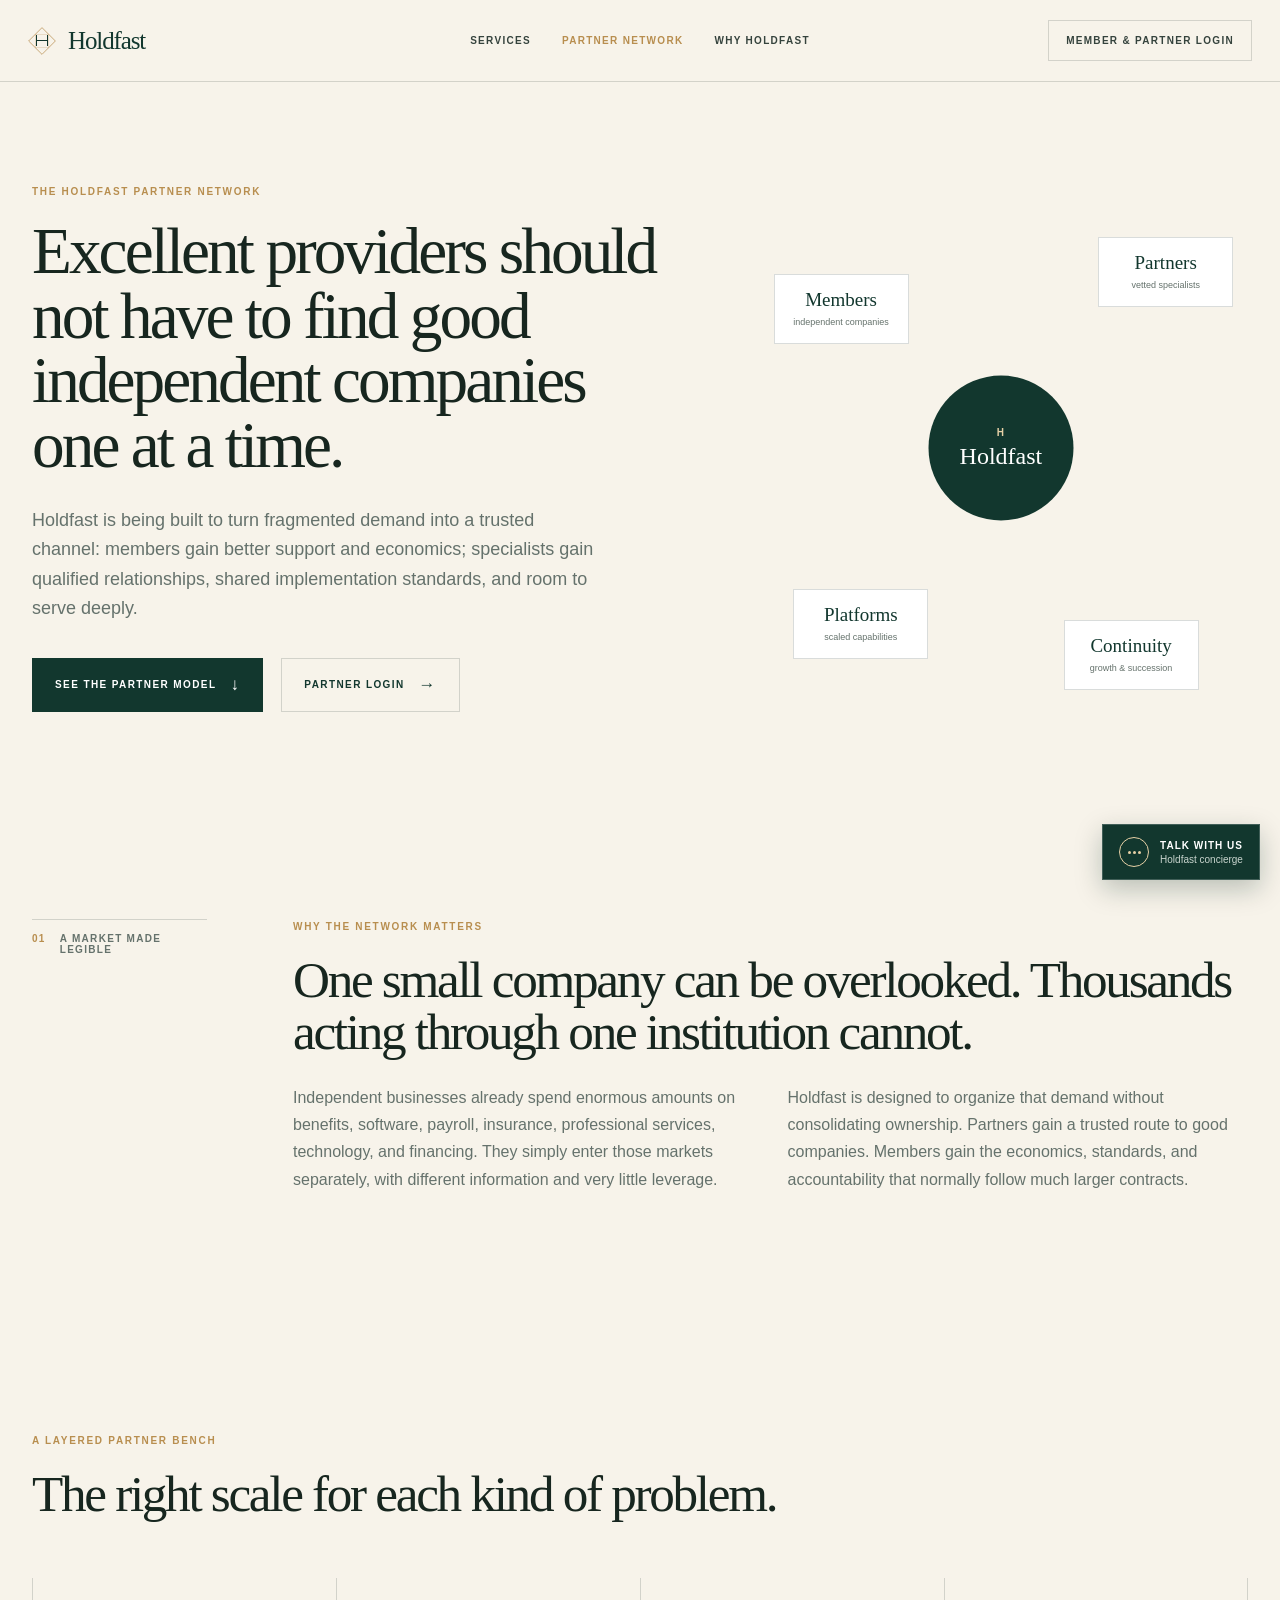
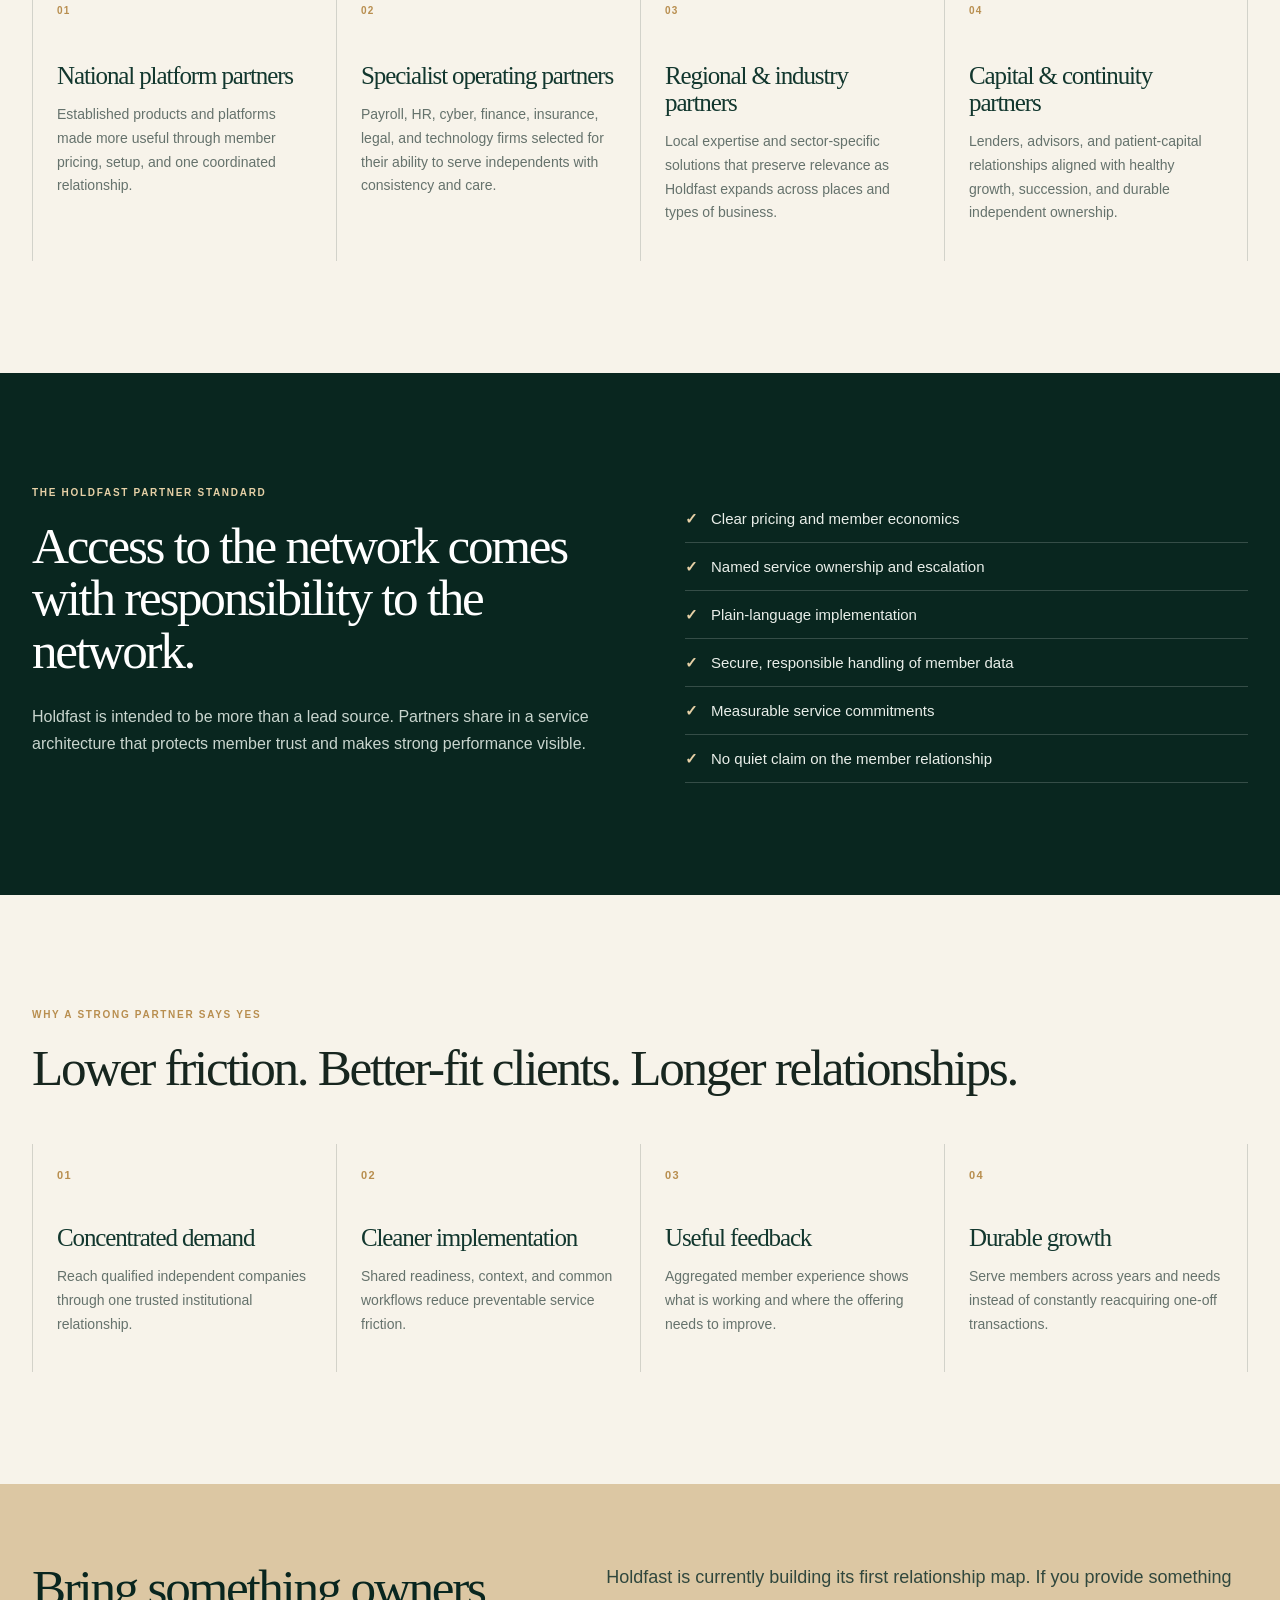
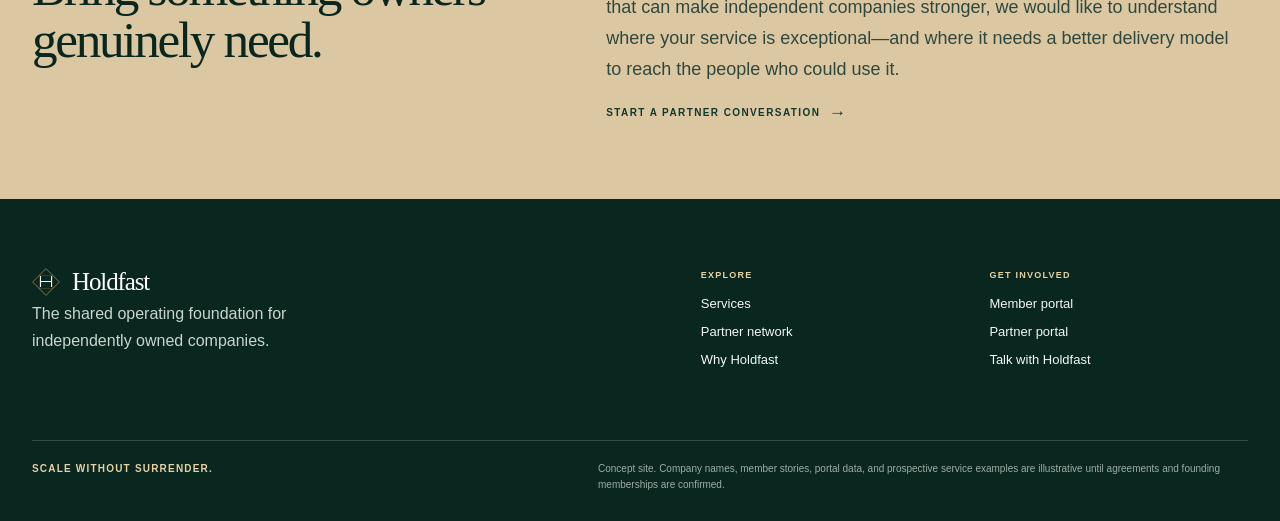
==== network/index.html @ de0bad2f "Replace broken upload with Holdfast site" ====
<!doctype html>
<html lang="en">
  <head><meta charset="utf-8"><meta name="viewport" content="width=device-width, initial-scale=1"><meta name="description" content="The Holdfast partner network connects independent businesses with accountable specialists."><title>Partner Network — Holdfast</title><link rel="stylesheet" href="/assets/styles/holdfast.css"><script defer src="/assets/scripts/holdfast.js"></script></head>
  <body>
    <a class="skip-link" href="#main">Skip to content</a>
    <header class="site-header"><div class="nav-wrap"><a class="brand" href="/" aria-label="Holdfast home"><span class="brand-mark" aria-hidden="true"><i></i></span><span class="brand-name">Holdfast</span></a><nav class="main-nav" aria-label="Primary navigation"><a href="/services/">Services</a><a class="active" href="/network/">Partner network</a><a href="/story/">Why Holdfast</a></nav><a class="portal-link" href="/portal/">Member &amp; partner login</a><button class="menu-toggle" type="button" data-menu-toggle aria-label="Open menu" aria-expanded="false"><span></span><span></span></button></div></header>
    <nav class="mobile-nav" data-mobile-nav aria-label="Mobile navigation"><a href="/services/">Services</a><a href="/network/">Partner network</a><a href="/story/">Why Holdfast</a><a href="/portal/">Member &amp; partner login</a></nav>
    <main id="main" class="page">
      <section class="page-hero"><div class="container page-hero-grid"><div><p class="eyebrow">The Holdfast partner network</p><h1>Excellent providers should not have to find good independent companies one at a time.</h1><p class="lede">Holdfast is being built to turn fragmented demand into a trusted channel: members gain better support and economics; specialists gain qualified relationships, shared implementation standards, and room to serve deeply.</p><div class="hero-actions"><a class="button primary" href="#partner-model">See the partner model <span class="arrow">↓</span></a><a class="button secondary" href="/portal/?role=partner">Partner login <span class="arrow">→</span></a></div></div><div class="network-visual" aria-label="Illustration of the Holdfast network"><div class="network-center"><span>H</span><strong>Holdfast</strong></div><div class="network-node node-one"><b>Members</b><small>independent companies</small></div><div class="network-node node-two"><b>Partners</b><small>vetted specialists</small></div><div class="network-node node-three"><b>Platforms</b><small>scaled capabilities</small></div><div class="network-node node-four"><b>Continuity</b><small>growth &amp; succession</small></div></div></div></section>

      <section id="partner-model" class="section container split-index"><div class="section-index"><b>01</b><span>A market made legible</span></div><div><p class="eyebrow">Why the network matters</p><h2>One small company can be overlooked. Thousands acting through one institution cannot.</h2><div class="two-column"><p>Independent businesses already spend enormous amounts on benefits, software, payroll, insurance, professional services, technology, and financing. They simply enter those markets separately, with different information and very little leverage.</p><p>Holdfast is designed to organize that demand without consolidating ownership. Partners gain a trusted route to good companies. Members gain the economics, standards, and accountability that normally follow much larger contracts.</p></div></div></section>

      <section class="section container"><p class="eyebrow">A layered partner bench</p><h2>The right scale for each kind of problem.</h2><div class="partner-types"><article class="partner-type"><span>01</span><h3>National platform partners</h3><p>Established products and platforms made more useful through member pricing, setup, and one coordinated relationship.</p></article><article class="partner-type"><span>02</span><h3>Specialist operating partners</h3><p>Payroll, HR, cyber, finance, insurance, legal, and technology firms selected for their ability to serve independents with consistency and care.</p></article><article class="partner-type"><span>03</span><h3>Regional &amp; industry partners</h3><p>Local expertise and sector-specific solutions that preserve relevance as Holdfast expands across places and types of business.</p></article><article class="partner-type"><span>04</span><h3>Capital &amp; continuity partners</h3><p>Lenders, advisors, and patient-capital relationships aligned with healthy growth, succession, and durable independent ownership.</p></article></div></section>

      <section class="partner-standard section"><div class="container partner-standard-grid"><div><p class="eyebrow light">The Holdfast partner standard</p><h2>Access to the network comes with responsibility to the network.</h2><p>Holdfast is intended to be more than a lead source. Partners share in a service architecture that protects member trust and makes strong performance visible.</p></div><ul class="white-checks"><li>Clear pricing and member economics</li><li>Named service ownership and escalation</li><li>Plain-language implementation</li><li>Secure, responsible handling of member data</li><li>Measurable service commitments</li><li>No quiet claim on the member relationship</li></ul></div></section>

      <section class="section container"><p class="eyebrow">Why a strong partner says yes</p><h2>Lower friction. Better-fit clients. Longer relationships.</h2><div class="economics"><article><span>01</span><h3>Concentrated demand</h3><p>Reach qualified independent companies through one trusted institutional relationship.</p></article><article><span>02</span><h3>Cleaner implementation</h3><p>Shared readiness, context, and common workflows reduce preventable service friction.</p></article><article><span>03</span><h3>Useful feedback</h3><p>Aggregated member experience shows what is working and where the offering needs to improve.</p></article><article><span>04</span><h3>Durable growth</h3><p>Serve members across years and needs instead of constantly reacquiring one-off transactions.</p></article></div></section>

      <section class="vision-strip"><div class="container vision-strip-inner"><h2>Bring something owners genuinely need.</h2><div><p>Holdfast is currently building its first relationship map. If you provide something that can make independent companies stronger, we would like to understand where your service is exceptional—and where it needs a better delivery model to reach the people who could use it.</p><a class="inline-link" href="/portal/?role=partner">Start a partner conversation <span class="arrow">→</span></a></div></div></section>
    </main>
    <footer class="site-footer"><div class="container footer-grid"><div class="footer-brand"><a class="brand" href="/"><span class="brand-mark" aria-hidden="true"><i></i></span><span class="brand-name">Holdfast</span></a><p>The shared operating foundation for independently owned companies.</p></div><div class="footer-nav"><div><p class="footer-label">Explore</p><a href="/services/">Services</a><a href="/network/">Partner network</a><a href="/story/">Why Holdfast</a></div><div><p class="footer-label">Get involved</p><a href="/portal/">Member portal</a><a href="/portal/?role=partner">Partner portal</a><button type="button" data-chat-open>Talk with Holdfast</button></div></div></div><div class="container footer-bottom"><p>Scale without surrender.</p><p>Concept site. Company names, member stories, portal data, and prospective service examples are illustrative until agreements and founding memberships are confirmed.</p></div></footer>
    <aside class="chat-shell" aria-label="Talk with Holdfast"><section class="chat-panel" data-chat-panel hidden><div class="chat-head"><div><span class="live-status"><i></i> Concierge preview</span><h3>Talk with Holdfast</h3><p>A starting place for future members and partners.</p></div><button type="button" data-chat-close aria-label="Close chat">×</button></div><div class="chat-body" data-chat-content><div class="chat-bubble">Hi—tell us what you are carrying in your business. We’ll help you find the right place to start.</div><div class="chat-options" data-chat-options><button type="button">I own a business</button><button type="button">I represent a service partner</button><button type="button">I want to understand the vision</button></div><form data-chat-form><textarea aria-label="Your message" placeholder="Tell us a little about what you need…" required></textarea><button class="chat-submit" type="submit">Start the conversation <span class="arrow">→</span></button></form></div></section><button class="chat-launcher" type="button" data-chat-open aria-expanded="false"><span class="chat-icon" aria-hidden="true"><i></i><i></i><i></i></span><span><strong>Talk with us</strong><small>Holdfast concierge</small></span></button></aside>
  </body>
</html>
---- assets/styles/holdfast.css ----
:root {
  --forest: #12372e;
  --forest-deep: #09261f;
  --forest-soft: #1f4d40;
  --paper: #f7f3ea;
  --paper-deep: #eae2d3;
  --ink: #17261f;
  --muted: #65726c;
  --brass: #b88e4f;
  --brass-pale: #e6d0a6;
  --line: rgba(23, 38, 31, .16);
  --white-line: rgba(255, 255, 255, .18);
  --display: Georgia, "Times New Roman", serif;
  --body: Inter, Avenir, "Helvetica Neue", Arial, sans-serif;
  --content: 1240px;
  --radius: 2px;
  --shadow: 0 20px 65px rgba(11, 35, 28, .12);
}

* { box-sizing: border-box; }
html { scroll-behavior: smooth; }
body { margin: 0; background: var(--paper); color: var(--ink); font-family: var(--body); -webkit-font-smoothing: antialiased; }
body.nav-open { overflow: hidden; }
a { color: inherit; text-decoration: none; }
button, input, textarea { font: inherit; }
button { cursor: pointer; }
img { display: block; max-width: 100%; }

.skip-link { left: 20px; top: -60px; position: fixed; z-index: 999; padding: 12px 16px; background: var(--paper); color: var(--forest); font-weight: 700; }
.skip-link:focus { top: 20px; }
.page { overflow: hidden; }
.container { width: min(var(--content), calc(100% - 64px)); margin: 0 auto; }
.section { padding: 112px 0; }
.eyebrow { color: var(--brass); font-size: 10px; font-weight: 800; letter-spacing: .17em; line-height: 1.5; margin: 0 0 20px; text-transform: uppercase; }
.eyebrow.light { color: var(--brass-pale); }
h1, h2, h3, p { margin-top: 0; }
h1, h2, h3 { font-family: var(--display); font-weight: 400; letter-spacing: -.045em; }
h1 { font-size: clamp(46px, 6vw, 86px); line-height: .99; margin-bottom: 28px; }
h2 { font-size: clamp(34px, 4vw, 59px); line-height: 1.02; margin-bottom: 26px; }
h3 { font-size: 28px; line-height: 1.08; margin-bottom: 14px; }
p { color: var(--muted); font-size: 16px; line-height: 1.7; }
.lede { font-size: 18px; line-height: 1.64; max-width: 62ch; }
.display-line { display: block; color: var(--forest-soft); }
.button { align-items: center; border: 1px solid transparent; display: inline-flex; gap: 14px; justify-content: center; min-height: 54px; padding: 0 22px; font-size: 10px; font-weight: 800; letter-spacing: .14em; text-transform: uppercase; transition: background .18s, border-color .18s, color .18s, transform .18s; }
.button:hover { transform: translateY(-1px); }
.button.primary { background: var(--forest); color: #fff; }
.button.primary:hover { background: var(--forest-soft); }
.button.secondary { border-color: var(--line); color: var(--forest); }
.button.secondary:hover { background: #fff; }
.button.light { background: var(--paper); color: var(--forest); }
.button.light:hover { background: var(--brass-pale); }
.arrow { font-size: 17px; line-height: 1; transition: transform .18s; }
.button:hover .arrow, .inline-link:hover .arrow { transform: translateX(3px); }
.inline-link { align-items: center; color: var(--forest); display: inline-flex; gap: 9px; font-size: 10px; font-weight: 800; letter-spacing: .14em; text-transform: uppercase; }
.inline-link.light { color: #fff; }

/* Header */
.site-header { background: rgba(247,243,234,.95); backdrop-filter: blur(12px); border-bottom: 1px solid var(--line); height: 82px; position: sticky; top: 0; z-index: 90; }
.nav-wrap { align-items: center; display: grid; grid-template-columns: 1fr auto 1fr; height: 100%; width: min(1440px, calc(100% - 56px)); margin: 0 auto; }
.brand { align-items: center; display: inline-flex; gap: 12px; justify-self: start; }
.brand-mark { height: 28px; position: relative; width: 28px; }
.brand-mark::before, .brand-mark::after { border: 1px solid var(--brass); content: ""; inset: 0; position: absolute; transform: rotate(45deg) scale(.7); }
.brand-mark::after { border-color: rgba(184,142,79,.48); transform: rotate(0) scale(.48); }
.brand-mark i, .brand-mark i::before, .brand-mark i::after { background: var(--forest); content: ""; display: block; position: absolute; z-index: 1; }
.brand-mark i { height: 1px; left: 8px; top: 13px; width: 12px; }
.brand-mark i::before, .brand-mark i::after { height: 11px; top: -5px; width: 1px; }
.brand-mark i::before { left: 0; }
.brand-mark i::after { right: 0; }
.brand-name { color: var(--forest); font-family: var(--display); font-size: 25px; letter-spacing: -.045em; }
.main-nav { align-items: center; display: flex; gap: 31px; }
.main-nav a, .portal-link { color: #35433d; font-size: 10px; font-weight: 800; letter-spacing: .13em; text-transform: uppercase; }
.main-nav a { transition: color .18s; }
.main-nav a:hover, .main-nav a.active { color: var(--brass); }
.portal-link { border: 1px solid var(--line); justify-self: end; padding: 14px 17px; transition: background .18s, color .18s; }
.portal-link:hover { background: var(--forest); color: #fff; }
.menu-toggle { background: none; border: 0; display: none; height: 44px; justify-self: end; padding: 10px; width: 44px; }
.menu-toggle span { background: var(--forest); display: block; height: 1px; margin: 5px 0; width: 23px; }
.mobile-nav { background: var(--paper); border-bottom: 1px solid var(--line); display: none; left: 0; padding: 16px 28px 28px; position: fixed; right: 0; top: 82px; z-index: 80; }
.mobile-nav.open { display: grid; }
.mobile-nav a { border-bottom: 1px solid var(--line); color: var(--forest); font-size: 13px; font-weight: 800; letter-spacing: .1em; padding: 18px 0; text-transform: uppercase; }

/* Home */
.home-hero { display: grid; grid-template-columns: minmax(0, .94fr) minmax(420px, .92fr); min-height: 680px; }
.home-copy { align-self: center; padding: 94px max(32px, calc((100vw - var(--content)) / 2)) 94px max(32px, calc((100vw - var(--content)) / 2)); padding-right: 9vw; }
.home-copy h1 { max-width: 710px; }
.hero-actions { align-items: center; display: flex; flex-wrap: wrap; gap: 18px; margin-top: 34px; }
.hero-proof { border-top: 1px solid var(--line); display: grid; gap: 24px; grid-template-columns: 1fr 1fr; margin-top: 60px; padding-top: 21px; max-width: 590px; }
.hero-proof strong { color: var(--forest); display: block; font-family: var(--display); font-size: 19px; font-weight: 400; letter-spacing: -.025em; margin-bottom: 5px; }
.hero-proof span { color: var(--muted); font-size: 12px; line-height: 1.5; }
.hero-visual { min-height: 680px; position: relative; }
.hero-visual img { height: 100%; object-fit: cover; width: 100%; }
.photo-flag { background: var(--forest); bottom: 0; color: #fff; max-width: 306px; padding: 23px 25px; position: absolute; right: 0; }
.photo-flag span { color: #e5ece7; display: block; font-size: 12px; line-height: 1.5; }
.photo-flag strong { color: var(--brass-pale); display: block; font-size: 10px; letter-spacing: .13em; margin-top: 12px; text-transform: uppercase; }
.partner-bar { background: var(--forest); color: #fff; padding: 25px 0; }
.partner-bar-inner { align-items: center; display: flex; gap: 36px; justify-content: space-between; }
.partner-bar-label { align-items: center; display: flex; flex: 0 0 auto; font-size: 10px; font-weight: 800; gap: 10px; letter-spacing: .13em; text-transform: uppercase; }
.status-dot { background: #9bd3a9; border-radius: 50%; height: 8px; width: 8px; }
.platform-list { align-items: center; color: #d9e2dc; display: flex; flex-wrap: wrap; font-family: var(--display); font-size: 19px; gap: 25px; justify-content: flex-end; }
.platform-list span { white-space: nowrap; }

.split-index { display: grid; gap: 86px; grid-template-columns: 175px minmax(0, 1fr); }
.section-index { border-top: 1px solid var(--line); color: var(--muted); display: flex; font-size: 10px; font-weight: 800; gap: 14px; letter-spacing: .13em; padding-top: 13px; text-transform: uppercase; }
.section-index b { color: var(--brass); }
.two-column { display: grid; gap: 34px; grid-template-columns: 1fr 1fr; }
.services-band { background: var(--forest-deep); color: #fff; }
.services-head { align-items: end; display: flex; gap: 60px; justify-content: space-between; margin-bottom: 58px; }
.services-head h2 { max-width: 680px; }
.services-head p { color: #c9d5ce; max-width: 335px; }
.service-grid { display: grid; grid-template-columns: repeat(4, 1fr); }
.service-card { border-left: 1px solid var(--white-line); min-height: 265px; padding: 26px 25px; transition: background .18s; }
.service-card:last-child { border-right: 1px solid var(--white-line); }
.service-card:hover { background: rgba(255,255,255,.07); }
.service-no { color: var(--brass-pale); font-size: 10px; font-weight: 800; letter-spacing: .13em; }
.service-card h3 { font-size: 25px; margin-top: 42px; }
.service-card p { color: #cad4ce; font-size: 14px; line-height: 1.6; }
.band-footer-link { color: #fff; margin-top: 36px; }

.story-feature { display: grid; grid-template-columns: 1.02fr .98fr; }
.story-image { min-height: 600px; position: relative; }
.story-image img { height: 100%; object-fit: cover; width: 100%; }
.image-note { background: var(--paper); bottom: 0; color: var(--muted); font-size: 10px; font-weight: 800; left: 0; letter-spacing: .1em; padding: 13px 18px; position: absolute; text-transform: uppercase; }
.story-copy { align-self: center; padding: 92px 7vw; }
.story-quote { color: var(--forest); font-family: var(--display); font-size: clamp(30px, 3.2vw, 48px); letter-spacing: -.04em; line-height: 1.06; margin: 28px 0; }
.before-after { border-top: 1px solid var(--line); display: grid; grid-template-columns: 1fr 1fr; margin: 35px 0 28px; padding-top: 17px; }
.before-after span { color: var(--muted); display: block; font-size: 9px; font-weight: 800; letter-spacing: .13em; margin-bottom: 7px; text-transform: uppercase; }
.before-after strong { color: var(--forest); font-family: var(--display); font-size: 20px; font-weight: 400; }
.credit { color: var(--forest); font-size: 11px; font-weight: 800; letter-spacing: .07em; margin-top: 24px; text-transform: uppercase; }
.owner-stories-head { display: grid; gap: 42px; grid-template-columns: 1fr .72fr; margin-bottom: 43px; }
.owner-stories-head p:last-child { align-self: end; }
.story-cards { display: grid; gap: 24px; grid-template-columns: 1fr 1fr; }
.story-card { background: #fff; border: 1px solid var(--line); display: grid; grid-template-columns: .88fr 1.12fr; }
.story-card img { height: 100%; min-height: 290px; object-fit: cover; width: 100%; }
.story-card-copy { padding: 28px 25px; }.story-card-copy blockquote { color: var(--forest); font-family: var(--display); font-size: 24px; letter-spacing: -.035em; line-height: 1.1; margin: 0 0 28px; }.story-card-copy strong { color: var(--forest); display: block; font-size: 11px; letter-spacing: .06em; text-transform: uppercase; }.story-card-copy small { color: var(--muted); display: block; font-size: 11px; line-height: 1.5; margin-top: 5px; }

.steps { border-top: 1px solid var(--line); display: grid; grid-template-columns: repeat(3, 1fr); margin-top: 45px; }
.step { border-left: 1px solid var(--line); padding: 24px 26px 0; }
.step:last-child { border-right: 1px solid var(--line); }
.step span { color: var(--brass); font-size: 10px; font-weight: 800; letter-spacing: .13em; }
.step h3 { color: var(--forest); font-size: 25px; margin-top: 44px; }
.step p { font-size: 14px; }

.vision-strip { background: #dcc7a3; padding: 78px 0; }
.vision-strip-inner { display: grid; gap: 70px; grid-template-columns: .88fr 1.12fr; }
.vision-strip h2 { color: var(--forest-deep); margin: 0; }
.vision-strip p { color: #30473d; font-size: 18px; }

/* Interior pages */
.page-hero { background: var(--paper); padding: 102px 0 95px; }
.page-hero-grid { display: grid; gap: 80px; grid-template-columns: 1fr .77fr; }
.page-hero h1 { font-size: clamp(45px, 5.1vw, 76px); max-width: 840px; }
.page-hero .lede { max-width: 57ch; }
.hero-aside { align-self: end; border-left: 1px solid var(--line); padding: 4px 0 4px 32px; }
.hero-aside p { color: var(--forest); font-family: var(--display); font-size: 25px; letter-spacing: -.03em; line-height: 1.15; }
.hero-aside span { color: var(--muted); font-size: 12px; line-height: 1.55; }
.services-catalog { padding-top: 94px; }
.catalog { margin-top: 60px; }
.catalog-item { border-top: 1px solid var(--line); display: grid; gap: 34px; grid-template-columns: 70px minmax(0, 1fr) minmax(280px, .85fr); padding: 34px 0; }
.catalog-item:last-child { border-bottom: 1px solid var(--line); }
.catalog-num { color: var(--brass); font-size: 10px; font-weight: 800; letter-spacing: .13em; }
.catalog-item h3 { color: var(--forest); font-size: 33px; margin-bottom: 10px; }
.catalog-item .providers { color: var(--forest-soft); font-size: 11px; font-weight: 800; letter-spacing: .08em; margin: 17px 0 0; text-transform: uppercase; }
.check-list { list-style: none; margin: 0; padding: 3px 0; }
.check-list li { border-bottom: 1px solid var(--line); color: #48574f; font-size: 13px; line-height: 1.5; padding: 10px 0 10px 23px; position: relative; }
.check-list li:last-child { border-bottom: 0; }
.check-list li::before { color: var(--brass); content: "✓"; font-weight: 800; left: 0; position: absolute; }
.service-terms { background: var(--forest); color: #fff; }
.service-terms-grid { display: grid; gap: 70px; grid-template-columns: .85fr 1.15fr; }
.service-terms h2 { max-width: 490px; }
.service-terms p { color: #c9d5ce; }
.provider-cards { display: grid; gap: 14px; grid-template-columns: 1fr 1fr; }
.provider-card { background: rgba(255,255,255,.07); border: 1px solid var(--white-line); padding: 25px; }
.provider-card small { color: var(--brass-pale); display: block; font-size: 9px; font-weight: 800; letter-spacing: .13em; margin-bottom: 18px; text-transform: uppercase; }
.provider-card h3 { font-size: 23px; }
.provider-card p { font-size: 13px; }
.notice { border: 1px solid var(--line); color: var(--muted); font-size: 12px; line-height: 1.6; padding: 18px 20px; }

/* Network */
.network-visual { min-height: 340px; position: relative; }
.network-center { align-items: center; background: var(--forest); border-radius: 50%; color: #fff; display: grid; height: 145px; left: 50%; place-content: center; position: absolute; text-align: center; top: 50%; transform: translate(-50%,-50%); width: 145px; }
.network-center strong { font-family: var(--display); font-size: 24px; font-weight: 400; }
.network-center span { color: var(--brass-pale); font-size: 10px; font-weight: 800; letter-spacing: .12em; margin-bottom: 5px; }
.network-node { background: #fff; border: 1px solid var(--line); padding: 14px 17px; position: absolute; text-align: center; width: 135px; }
.network-node b { color: var(--forest); display: block; font-family: var(--display); font-size: 19px; font-weight: 400; }
.network-node small { color: var(--muted); font-size: 9px; line-height: 1.3; }
.node-one { left: 4%; top: 17%; }.node-two { right: 3%; top: 10%; }.node-three { bottom: 10%; left: 8%; }.node-four { bottom: 4%; right: 10%; }
.partner-types { display: grid; grid-template-columns: repeat(4, 1fr); margin-top: 58px; }
.partner-type { border-left: 1px solid var(--line); min-height: 250px; padding: 22px 24px; }
.partner-type:last-child { border-right: 1px solid var(--line); }
.partner-type span { color: var(--brass); font-size: 10px; font-weight: 800; letter-spacing: .13em; }
.partner-type h3 { color: var(--forest); font-size: 25px; margin-top: 44px; }
.partner-type p { font-size: 14px; }
.partner-standard { background: var(--forest-deep); color: #fff; }
.partner-standard-grid { display: grid; gap: 90px; grid-template-columns: 1fr 1fr; }
.partner-standard p { color: #c9d5ce; }
.white-checks { list-style: none; margin: 10px 0 0; padding: 0; }
.white-checks li { border-bottom: 1px solid var(--white-line); color: #e9eee9; font-size: 15px; padding: 15px 0 15px 26px; position: relative; }
.white-checks li::before { color: var(--brass-pale); content: "✓"; font-weight: 800; left: 0; position: absolute; }
.economics { display: grid; grid-template-columns: repeat(4, 1fr); margin-top: 50px; }
.economics article { border-left: 1px solid var(--line); padding: 21px 24px; }.economics article:last-child { border-right: 1px solid var(--line); }
.economics span { color: var(--brass); font-size: 11px; font-weight: 800; letter-spacing: .13em; }.economics h3 { color: var(--forest); font-size: 25px; margin-top: 41px; }.economics p { font-size: 14px; }

/* Story */
.founder-origin { display: grid; grid-template-columns: 1.05fr .95fr; }
.founder-origin-image { min-height: 570px; }.founder-origin-image img { height: 100%; object-fit: cover; width: 100%; }
.founder-origin-copy { align-self: center; padding: 80px 7vw; }.founder-origin-copy h2 { color: var(--forest); }
.constitution { background: var(--paper-deep); }.constitution-head { max-width: 670px; }.promise-grid { display: grid; grid-template-columns: repeat(3, 1fr); margin-top: 55px; }.promise { border-left: 1px solid rgba(23,38,31,.2); min-height: 228px; padding: 22px 24px; }.promise:nth-child(3n) { border-right: 1px solid rgba(23,38,31,.2); }.promise:nth-child(n+4) { border-top: 1px solid rgba(23,38,31,.2); }.promise b { color: var(--brass); font-family: var(--display); font-size: 25px; font-weight: 400; }.promise h3 { color: var(--forest); font-size: 23px; margin-top: 30px; }.promise p { font-size: 13px; }
.future { background: var(--forest); color: #fff; }.future-grid { display: grid; gap: 80px; grid-template-columns: .85fr 1.15fr; }.future p { color: #c9d5ce; }.future-list { list-style: none; margin: 0; padding: 0; }.future-list li { border-top: 1px solid var(--white-line); display: grid; gap: 15px; grid-template-columns: 50px 1fr; padding: 19px 0; }.future-list li:last-child { border-bottom: 1px solid var(--white-line); }.future-list b { color: var(--brass-pale); font-size: 10px; letter-spacing: .13em; }.future-list strong { display: block; font-family: var(--display); font-size: 23px; font-weight: 400; letter-spacing: -.025em; margin-bottom: 3px; }.future-list span { color: #c9d5ce; font-size: 13px; }

/* Portal */
.portal-intro { padding: 90px 0 62px; text-align: center; }.portal-intro .lede { margin: 0 auto; }.portal-experience { margin-bottom: 112px; }.role-tabs { border-bottom: 1px solid var(--line); display: flex; justify-content: center; }.role-tab { background: transparent; border: 0; color: var(--muted); font-size: 10px; font-weight: 800; letter-spacing: .13em; padding: 17px 26px; text-transform: uppercase; }.role-tab.active { border-bottom: 2px solid var(--forest); color: var(--forest); }.portal-grid { background: #fff; box-shadow: var(--shadow); display: grid; grid-template-columns: .86fr 1.14fr; min-height: 550px; }.signin-panel { padding: 52px; }.signin-panel h2 { color: var(--forest); font-size: 43px; }.signin-panel label { color: var(--forest); display: block; font-size: 10px; font-weight: 800; letter-spacing: .12em; margin: 21px 0 8px; text-transform: uppercase; }.signin-panel input { border: 1px solid var(--line); border-radius: 0; color: var(--ink); padding: 14px; width: 100%; }.signin-panel input:focus { outline: 2px solid var(--brass-pale); }.form-row { align-items: center; display: flex; justify-content: space-between; margin: 15px 0 24px; }.checkbox-row { align-items: center; color: var(--muted); display: flex; font-size: 12px; gap: 7px; }.text-button { background: none; border: 0; color: var(--forest); font-size: 11px; padding: 0; text-decoration: underline; }.wide { width: 100%; }.microsoft { align-items: center; background: #fff; border: 1px solid var(--line); color: #28352f; display: flex; font-size: 12px; gap: 12px; justify-content: center; margin-top: 12px; min-height: 48px; width: 100%; }.microsoft-mark { display: grid; gap: 2px; grid-template-columns: 7px 7px; }.microsoft-mark i { background: var(--brass); display: block; height: 7px; width: 7px; }.signin-note { color: var(--muted); font-size: 11px; margin-top: 25px; }.signin-note a { color: var(--forest); text-decoration: underline; }.portal-notice { background: #f6f2e9; border: 1px solid var(--line); margin-top: 22px; padding: 20px; }.portal-notice strong { color: var(--forest); display: block; font-family: var(--display); font-size: 23px; font-weight: 400; margin-bottom: 8px; }.portal-notice p { font-size: 13px; margin: 0; }.dashboard-preview { background: var(--forest); color: #fff; padding: 45px; }.dashboard-top { align-items: center; border-bottom: 1px solid var(--white-line); display: flex; justify-content: space-between; padding-bottom: 22px; }.dashboard-top p { color: #fff; font-family: var(--display); font-size: 26px; letter-spacing: -.03em; margin: 0; }.dashboard-top span { color: var(--brass-pale); font-size: 10px; font-weight: 800; letter-spacing: .12em; text-transform: uppercase; }.dash-avatar { align-items: center; border: 1px solid var(--brass-pale); border-radius: 50%; color: var(--brass-pale); display: flex; font-size: 11px; font-weight: 800; height: 42px; justify-content: center; width: 42px; }.summary-cards { display: grid; gap: 13px; grid-template-columns: 1fr 1fr; margin: 26px 0; }.summary-card { background: rgba(255,255,255,.09); padding: 19px; }.summary-card span, .dash-label { color: #cbd6d0; display: block; font-size: 10px; letter-spacing: .1em; text-transform: uppercase; }.summary-card strong { display: block; font-family: var(--display); font-size: 31px; font-weight: 400; letter-spacing: -.03em; margin: 10px 0 5px; }.summary-card small { color: #cbd6d0; font-size: 11px; }.dashboard-list { border-top: 1px solid var(--white-line); padding-top: 18px; }.dashboard-list article { align-items: center; border-bottom: 1px solid var(--white-line); display: grid; gap: 14px; grid-template-columns: 34px 1fr auto; padding: 14px 0; }.service-icon { align-items: center; background: rgba(255,255,255,.1); border-radius: 50%; color: var(--brass-pale); display: flex; font-size: 12px; font-weight: 800; height: 30px; justify-content: center; width: 30px; }.dashboard-list b { color: #fff; display: block; font-size: 13px; }.dashboard-list small { color: #cbd6d0; font-size: 11px; }.dash-status { color: var(--brass-pale); font-size: 10px; font-style: normal; }

/* Footer and chat */
.site-footer { background: var(--forest-deep); color: #fff; padding: 69px 0 29px; }.footer-grid { display: grid; grid-template-columns: 1.1fr .9fr; }.footer-brand .brand-name { color: #fff; }.footer-brand .brand-mark i, .footer-brand .brand-mark i::before, .footer-brand .brand-mark i::after { background: var(--paper); }.footer-brand p { color: #c9d5ce; max-width: 310px; }.footer-nav { display: grid; grid-template-columns: 1fr 1fr; gap: 30px; }.footer-label { color: var(--brass-pale); font-size: 9px; font-weight: 800; letter-spacing: .14em; text-transform: uppercase; }.footer-nav a, .footer-nav button { background: none; border: 0; color: #f4f7f4; display: block; font-size: 13px; margin: 13px 0; padding: 0; text-align: left; }.footer-nav a:hover, .footer-nav button:hover { color: var(--brass-pale); }.footer-bottom { border-top: 1px solid var(--white-line); display: flex; gap: 28px; justify-content: space-between; margin-top: 60px; padding-top: 20px; }.footer-bottom p { color: #9eaea5; font-size: 10px; line-height: 1.55; margin: 0; max-width: 650px; }.footer-bottom p:first-child { color: var(--brass-pale); font-weight: 800; letter-spacing: .12em; text-transform: uppercase; }
.chat-shell { bottom: 20px; position: fixed; right: 20px; z-index: 95; }.chat-launcher { align-items: center; background: var(--forest); border: 1px solid rgba(255,255,255,.2); box-shadow: 0 9px 27px rgba(9,38,31,.25); color: #fff; display: flex; gap: 11px; padding: 12px 16px; text-align: left; }.chat-icon { align-items: center; border: 1px solid var(--brass-pale); border-radius: 50%; display: flex; gap: 2px; height: 30px; justify-content: center; width: 30px; }.chat-icon i { background: var(--brass-pale); border-radius: 50%; height: 3px; width: 3px; }.chat-launcher strong { display: block; font-size: 10px; letter-spacing: .1em; text-transform: uppercase; }.chat-launcher small { color: #c9d5ce; display: block; font-size: 10px; margin-top: 3px; }.chat-panel { background: #fff; box-shadow: var(--shadow); bottom: 62px; position: absolute; right: 0; width: min(370px, calc(100vw - 40px)); }.chat-head { align-items: flex-start; background: var(--forest); color: #fff; display: flex; justify-content: space-between; padding: 20px; }.chat-head h3 { font-family: var(--body); font-size: 13px; font-weight: 800; letter-spacing: .04em; margin: 0; }.chat-head p { color: #dfe8e2; font-size: 11px; margin: 5px 0 0; }.chat-head button { background: none; border: 0; color: #fff; font-size: 24px; line-height: 1; }.live-status { align-items: center; color: var(--brass-pale); display: flex; font-size: 9px; font-weight: 800; gap: 6px; letter-spacing: .1em; margin-bottom: 7px; text-transform: uppercase; }.live-status i { background: #9bd3a9; border-radius: 50%; height: 7px; width: 7px; }.chat-body { padding: 20px; }.chat-bubble { background: #edf1ed; color: #3e5148; font-size: 13px; line-height: 1.55; padding: 13px; }.chat-options { display: grid; gap: 7px; margin: 14px 0; }.chat-options button { background: #fff; border: 1px solid var(--line); color: var(--forest); font-size: 11px; padding: 9px 10px; text-align: left; }.chat-options button.selected { background: #eff4ef; border-color: var(--forest); }.chat-body textarea { border: 1px solid var(--line); height: 78px; padding: 10px; resize: vertical; width: 100%; }.chat-submit { align-items: center; background: var(--forest); border: 0; color: #fff; display: flex; font-size: 10px; font-weight: 800; gap: 10px; justify-content: center; letter-spacing: .1em; margin-top: 10px; min-height: 45px; text-transform: uppercase; width: 100%; }.chat-confirm { padding: 14px 0 5px; text-align: center; }.chat-confirm strong { color: var(--forest); display: block; font-family: var(--display); font-size: 25px; font-weight: 400; margin-bottom: 7px; }.chat-confirm p { font-size: 13px; }.chat-confirm button { background: none; border: 0; color: var(--forest); font-size: 12px; text-decoration: underline; }

@media (max-width: 1000px) {
  .home-hero { grid-template-columns: 1fr; }.home-copy { padding: 78px max(32px, calc((100vw - var(--content)) / 2)); }.hero-visual { min-height: 530px; }.services-head { display: block; }.services-head p { max-width: 540px; }.service-grid, .partner-types, .economics { grid-template-columns: 1fr 1fr; }.service-card:nth-child(2), .partner-type:nth-child(2), .economics article:nth-child(2) { border-right: 1px solid var(--white-line); }.service-card:nth-child(n+3), .partner-type:nth-child(n+3), .economics article:nth-child(n+3) { border-top: 1px solid var(--white-line); }.partner-type:nth-child(2), .economics article:nth-child(2) { border-right-color: var(--line); }.partner-type:nth-child(n+3), .economics article:nth-child(n+3) { border-top-color: var(--line); }.story-feature, .founder-origin { grid-template-columns: 1fr; }.story-image, .founder-origin-image { min-height: 460px; }.story-copy, .founder-origin-copy { padding: 72px max(32px, calc((100vw - var(--content)) / 2)); }.page-hero-grid, .service-terms-grid, .partner-standard-grid, .future-grid { gap: 44px; grid-template-columns: 1fr; }.split-index { gap: 45px; grid-template-columns: 1fr; }.section-index { max-width: 270px; }.catalog-item { grid-template-columns: 54px 1fr; }.catalog-item ul { grid-column: 2; }.portal-grid { grid-template-columns: 1fr; }.signin-panel { padding: 42px; }.dashboard-preview { padding: 42px; }
}
@media (max-width: 720px) {
  .container { width: min(100% - 40px, var(--content)); }.site-header { height: 72px; }.nav-wrap { grid-template-columns: 1fr auto; width: calc(100% - 36px); }.main-nav, .portal-link { display: none; }.menu-toggle { display: block; }.mobile-nav { top: 72px; }.section { padding: 76px 0; } h1 { font-size: clamp(42px, 12vw, 62px); } h2 { font-size: 38px; } .home-copy { padding: 64px 20px; }.home-hero { min-height: 0; }.hero-visual { min-height: 410px; }.hero-proof, .two-column, .before-after, .vision-strip-inner, .owner-stories-head { grid-template-columns: 1fr; }.hero-proof { gap: 17px; margin-top: 42px; }.partner-bar { padding: 22px 0; }.partner-bar-inner { align-items: flex-start; flex-direction: column; gap: 17px; }.platform-list { font-size: 17px; gap: 12px 18px; justify-content: flex-start; }.service-grid, .partner-types, .economics, .promise-grid, .story-cards { grid-template-columns: 1fr; }.service-card, .service-card:last-child, .partner-type, .partner-type:last-child, .economics article, .economics article:last-child { border: 0; border-top: 1px solid var(--white-line); }.service-card:first-child, .partner-type:first-child, .economics article:first-child { border-top: 1px solid var(--white-line); }.partner-type, .economics article { border-top-color: var(--line); }.service-card h3, .partner-type h3, .economics h3 { margin-top: 28px; }.story-image, .founder-origin-image { min-height: 350px; }.story-copy, .founder-origin-copy { padding: 58px 20px; }.story-card { grid-template-columns: .85fr 1.15fr; }.story-card img { min-height: 250px; }.steps { grid-template-columns: 1fr; }.step, .step:last-child { border-left: 0; border-right: 0; border-top: 1px solid var(--line); padding: 21px 0; }.step h3 { margin-top: 26px; }.catalog-item { display: block; }.catalog-num { margin-bottom: 17px; }.catalog-item ul { margin-top: 18px; }.provider-cards { grid-template-columns: 1fr; }.network-visual { min-height: 380px; }.network-node { width: 116px; }.node-one { left: 0; }.node-two { right: 0; }.node-three { left: 0; }.node-four { right: 0; }.promise { border-left: 0; border-right: 0 !important; border-top: 1px solid rgba(23,38,31,.2); min-height: 0; padding: 22px 0; }.promise-grid .promise:last-child { border-bottom: 1px solid rgba(23,38,31,.2); }.footer-grid, .footer-nav { gap: 36px; grid-template-columns: 1fr; }.footer-bottom { display: block; margin-top: 40px; }.footer-bottom p + p { margin-top: 13px; }.chat-shell { bottom: 13px; right: 13px; }.chat-launcher { padding: 10px 12px; }.chat-launcher small { display: none; }.chat-panel { bottom: 56px; }.portal-intro { padding: 66px 0 44px; }.portal-experience { margin-bottom: 76px; }.signin-panel, .dashboard-preview { padding: 27px; }.summary-cards { grid-template-columns: 1fr; }
}
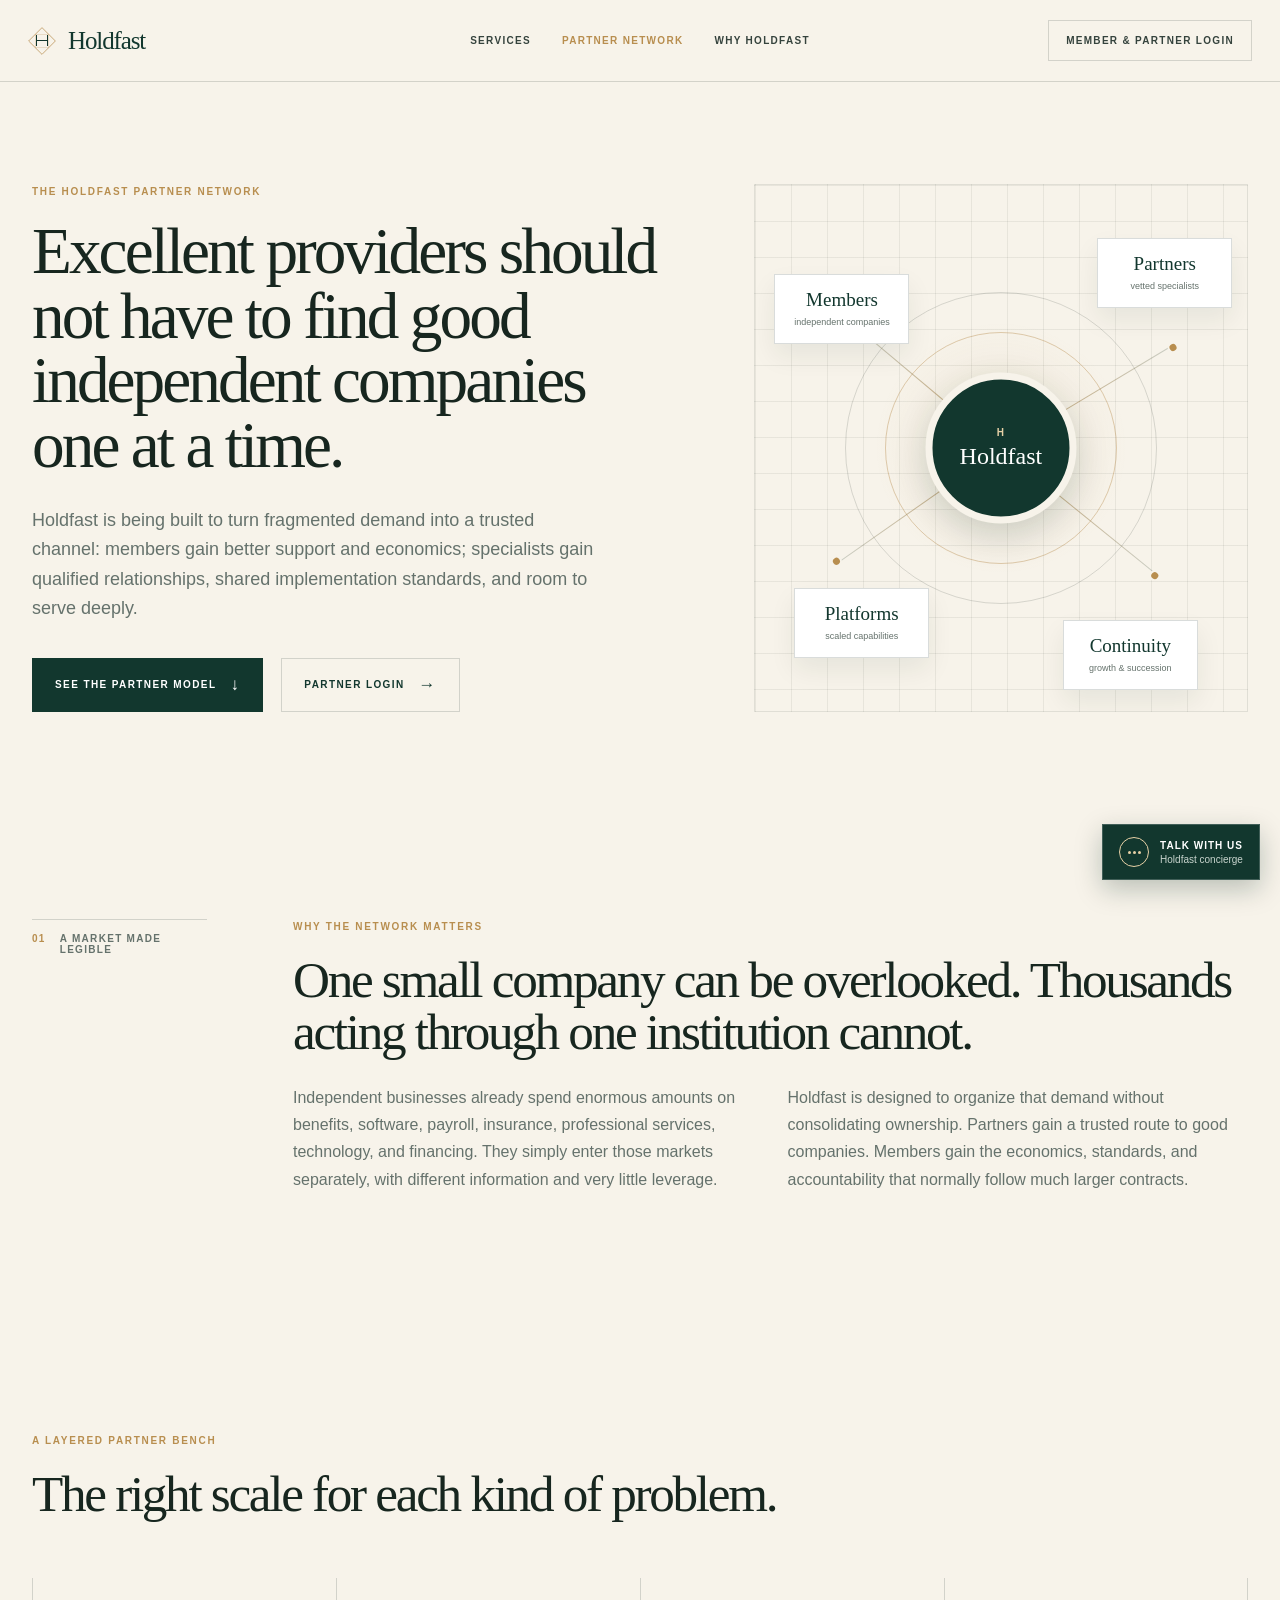
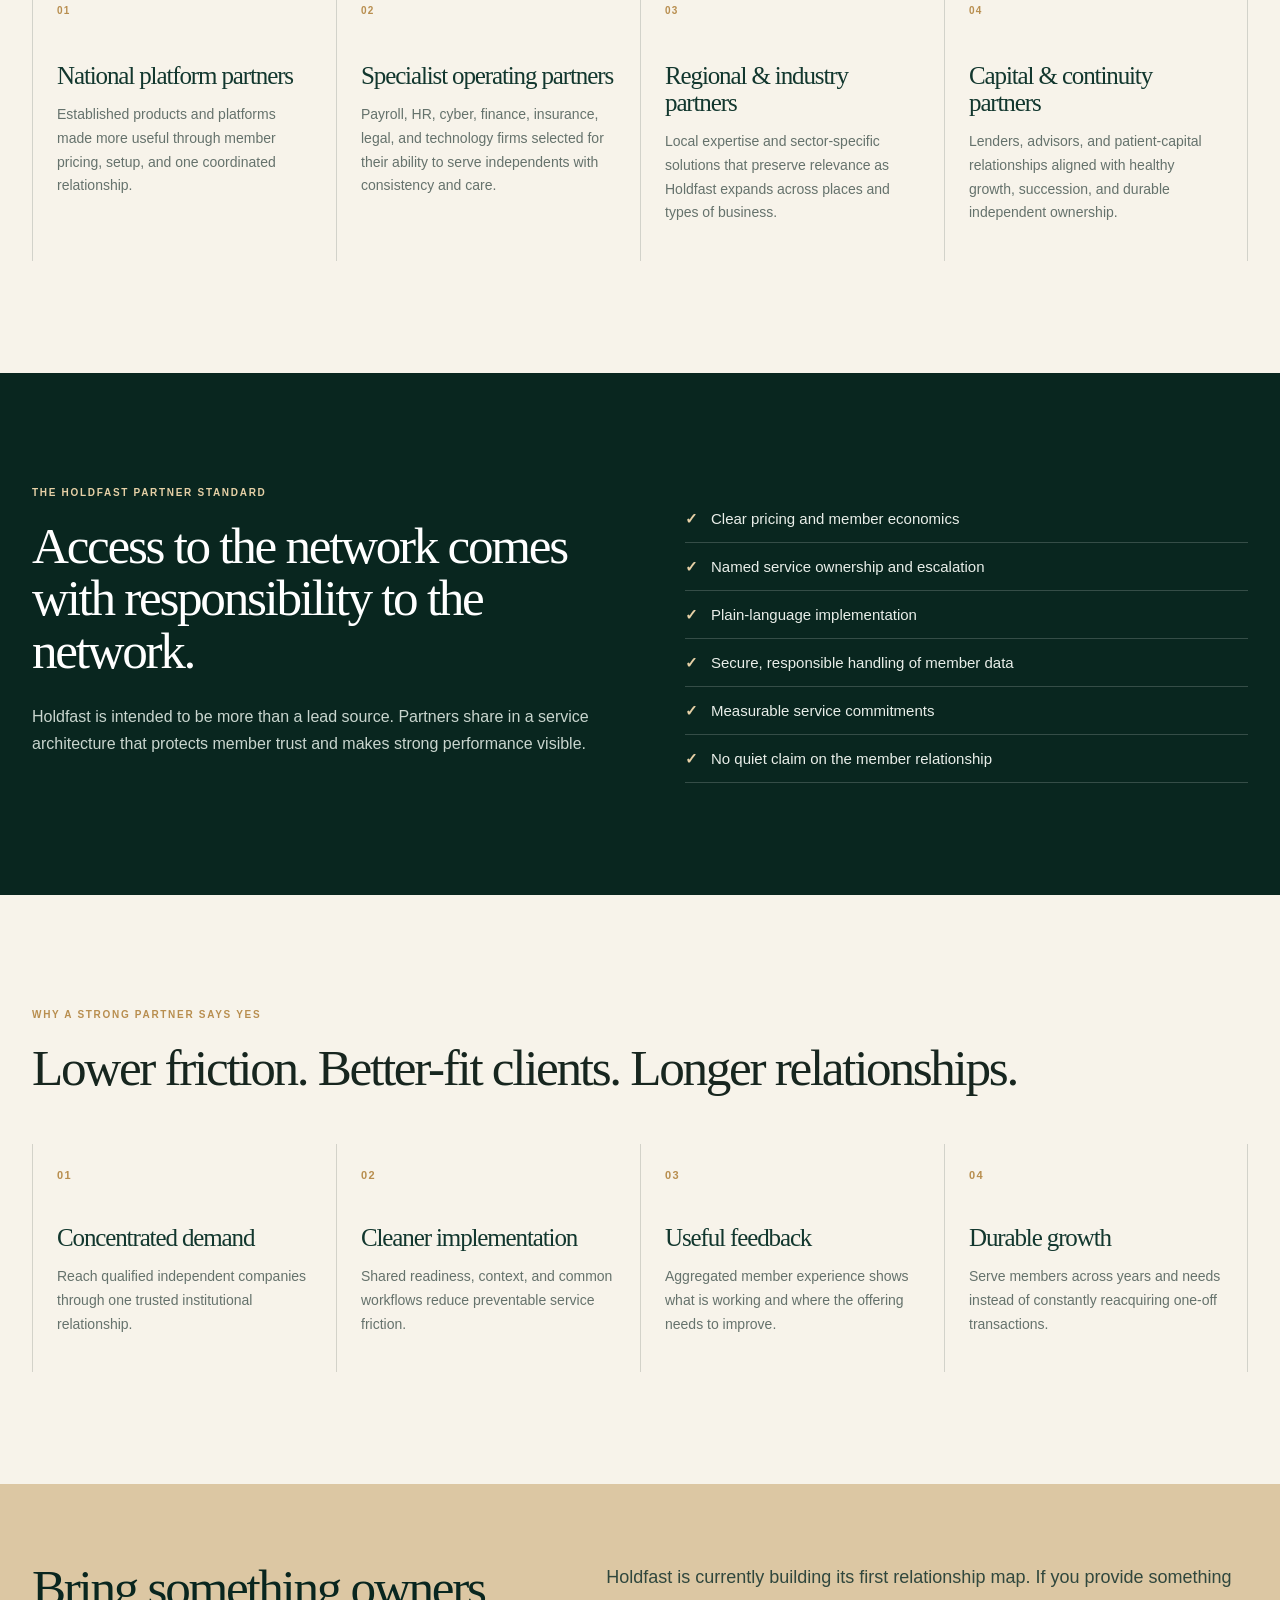
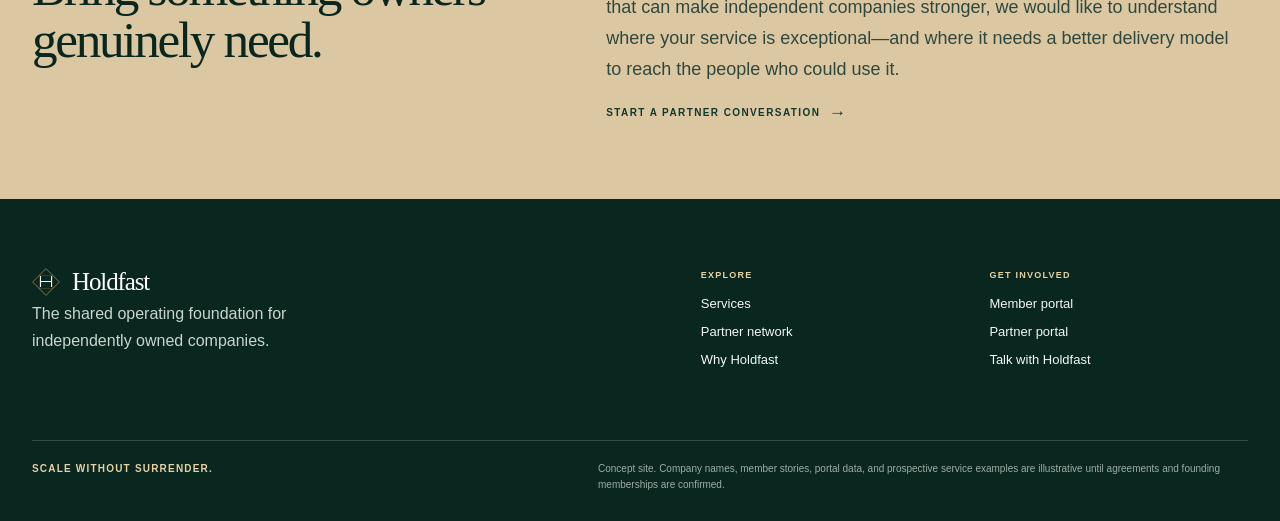
==== commit 845e32da: "Repair hero image framing and partner network diagram" ====
--- a/network/index.html
+++ b/network/index.html
@@ -6,7 +6,7 @@
     <header class="site-header"><div class="nav-wrap"><a class="brand" href="/" aria-label="Holdfast home"><span class="brand-mark" aria-hidden="true"><i></i></span><span class="brand-name">Holdfast</span></a><nav class="main-nav" aria-label="Primary navigation"><a href="/services/">Services</a><a class="active" href="/network/">Partner network</a><a href="/story/">Why Holdfast</a></nav><a class="portal-link" href="/portal/">Member &amp; partner login</a><button class="menu-toggle" type="button" data-menu-toggle aria-label="Open menu" aria-expanded="false"><span></span><span></span></button></div></header>
     <nav class="mobile-nav" data-mobile-nav aria-label="Mobile navigation"><a href="/services/">Services</a><a href="/network/">Partner network</a><a href="/story/">Why Holdfast</a><a href="/portal/">Member &amp; partner login</a></nav>
     <main id="main" class="page">
-      <section class="page-hero"><div class="container page-hero-grid"><div><p class="eyebrow">The Holdfast partner network</p><h1>Excellent providers should not have to find good independent companies one at a time.</h1><p class="lede">Holdfast is being built to turn fragmented demand into a trusted channel: members gain better support and economics; specialists gain qualified relationships, shared implementation standards, and room to serve deeply.</p><div class="hero-actions"><a class="button primary" href="#partner-model">See the partner model <span class="arrow">↓</span></a><a class="button secondary" href="/portal/?role=partner">Partner login <span class="arrow">→</span></a></div></div><div class="network-visual" aria-label="Illustration of the Holdfast network"><div class="network-center"><span>H</span><strong>Holdfast</strong></div><div class="network-node node-one"><b>Members</b><small>independent companies</small></div><div class="network-node node-two"><b>Partners</b><small>vetted specialists</small></div><div class="network-node node-three"><b>Platforms</b><small>scaled capabilities</small></div><div class="network-node node-four"><b>Continuity</b><small>growth &amp; succession</small></div></div></div></section>
+      <section class="page-hero"><div class="container page-hero-grid"><div><p class="eyebrow">The Holdfast partner network</p><h1>Excellent providers should not have to find good independent companies one at a time.</h1><p class="lede">Holdfast is being built to turn fragmented demand into a trusted channel: members gain better support and economics; specialists gain qualified relationships, shared implementation standards, and room to serve deeply.</p><div class="hero-actions"><a class="button primary" href="#partner-model">See the partner model <span class="arrow">↓</span></a><a class="button secondary" href="/portal/?role=partner">Partner login <span class="arrow">→</span></a></div></div><div class="network-visual" aria-label="Illustration of the Holdfast network"><span class="network-link link-one" aria-hidden="true"></span><span class="network-link link-two" aria-hidden="true"></span><span class="network-link link-three" aria-hidden="true"></span><span class="network-link link-four" aria-hidden="true"></span><div class="network-center"><span>H</span><strong>Holdfast</strong></div><div class="network-node node-one"><b>Members</b><small>independent companies</small></div><div class="network-node node-two"><b>Partners</b><small>vetted specialists</small></div><div class="network-node node-three"><b>Platforms</b><small>scaled capabilities</small></div><div class="network-node node-four"><b>Continuity</b><small>growth &amp; succession</small></div></div></div></section>
 
       <section id="partner-model" class="section container split-index"><div class="section-index"><b>01</b><span>A market made legible</span></div><div><p class="eyebrow">Why the network matters</p><h2>One small company can be overlooked. Thousands acting through one institution cannot.</h2><div class="two-column"><p>Independent businesses already spend enormous amounts on benefits, software, payroll, insurance, professional services, technology, and financing. They simply enter those markets separately, with different information and very little leverage.</p><p>Holdfast is designed to organize that demand without consolidating ownership. Partners gain a trusted route to good companies. Members gain the economics, standards, and accountability that normally follow much larger contracts.</p></div></div></section>
 
--- a/assets/styles/holdfast.css
+++ b/assets/styles/holdfast.css
@@ -80,15 +80,15 @@
 .mobile-nav a { border-bottom: 1px solid var(--line); color: var(--forest); font-size: 13px; font-weight: 800; letter-spacing: .1em; padding: 18px 0; text-transform: uppercase; }
 
 /* Home */
-.home-hero { display: grid; grid-template-columns: minmax(0, .94fr) minmax(420px, .92fr); min-height: 680px; }
+.home-hero { display: grid; grid-template-columns: minmax(0, 1fr) minmax(500px, .96fr); min-height: 680px; }
 .home-copy { align-self: center; padding: 94px max(32px, calc((100vw - var(--content)) / 2)) 94px max(32px, calc((100vw - var(--content)) / 2)); padding-right: 9vw; }
 .home-copy h1 { max-width: 710px; }
 .hero-actions { align-items: center; display: flex; flex-wrap: wrap; gap: 18px; margin-top: 34px; }
 .hero-proof { border-top: 1px solid var(--line); display: grid; gap: 24px; grid-template-columns: 1fr 1fr; margin-top: 60px; padding-top: 21px; max-width: 590px; }
 .hero-proof strong { color: var(--forest); display: block; font-family: var(--display); font-size: 19px; font-weight: 400; letter-spacing: -.025em; margin-bottom: 5px; }
 .hero-proof span { color: var(--muted); font-size: 12px; line-height: 1.5; }
-.hero-visual { min-height: 680px; position: relative; }
-.hero-visual img { height: 100%; object-fit: cover; width: 100%; }
+.hero-visual { background: var(--forest-deep); min-height: 680px; overflow: hidden; position: relative; }
+.hero-visual img { height: 100%; object-fit: cover; object-position: 75% center; width: 100%; }
 .photo-flag { background: var(--forest); bottom: 0; color: #fff; max-width: 306px; padding: 23px 25px; position: absolute; right: 0; }
 .photo-flag span { color: #e5ece7; display: block; font-size: 12px; line-height: 1.5; }
 .photo-flag strong { color: var(--brass-pale); display: block; font-size: 10px; letter-spacing: .13em; margin-top: 12px; text-transform: uppercase; }
@@ -176,11 +176,17 @@
 .notice { border: 1px solid var(--line); color: var(--muted); font-size: 12px; line-height: 1.6; padding: 18px 20px; }
 
 /* Network */
-.network-visual { min-height: 340px; position: relative; }
-.network-center { align-items: center; background: var(--forest); border-radius: 50%; color: #fff; display: grid; height: 145px; left: 50%; place-content: center; position: absolute; text-align: center; top: 50%; transform: translate(-50%,-50%); width: 145px; }
+.network-visual { background: radial-gradient(circle at 50% 50%, rgba(184,142,79,.13), transparent 35%), linear-gradient(90deg, rgba(23,38,31,.07) 1px, transparent 1px), linear-gradient(rgba(23,38,31,.07) 1px, transparent 1px); background-size: auto, 36px 36px, 36px 36px; border: 1px solid rgba(23,38,31,.1); isolation: isolate; min-height: 370px; overflow: hidden; position: relative; }
+.network-visual::before, .network-visual::after { border: 1px solid rgba(184,142,79,.42); border-radius: 50%; content: ""; left: 50%; pointer-events: none; position: absolute; top: 50%; transform: translate(-50%,-50%); z-index: 0; }
+.network-visual::before { height: 230px; width: 230px; }
+.network-visual::after { border-color: rgba(23,38,31,.15); height: 310px; width: 310px; }
+.network-link { background: linear-gradient(90deg, rgba(184,142,79,.8), rgba(23,55,46,.2)); height: 1px; left: 50%; position: absolute; top: 50%; transform-origin: 0 50%; width: 41%; z-index: 1; }
+.network-link::after { background: var(--brass); border: 2px solid var(--paper); border-radius: 50%; content: ""; height: 7px; position: absolute; right: -3px; top: -3px; width: 7px; }
+.link-one { transform: rotate(220deg); }.link-two { transform: rotate(329deg); }.link-three { transform: rotate(145deg); }.link-four { transform: rotate(39deg); }
+.network-center { align-items: center; background: var(--forest); border: 7px solid var(--paper); border-radius: 50%; box-shadow: 0 12px 34px rgba(9,38,31,.16); color: #fff; display: grid; height: 151px; left: 50%; place-content: center; position: absolute; text-align: center; top: 50%; transform: translate(-50%,-50%); width: 151px; z-index: 2; }
 .network-center strong { font-family: var(--display); font-size: 24px; font-weight: 400; }
 .network-center span { color: var(--brass-pale); font-size: 10px; font-weight: 800; letter-spacing: .12em; margin-bottom: 5px; }
-.network-node { background: #fff; border: 1px solid var(--line); padding: 14px 17px; position: absolute; text-align: center; width: 135px; }
+.network-node { background: #fff; border: 1px solid var(--line); box-shadow: 0 12px 27px rgba(9,38,31,.07); padding: 14px 17px; position: absolute; text-align: center; width: 135px; z-index: 2; }
 .network-node b { color: var(--forest); display: block; font-family: var(--display); font-size: 19px; font-weight: 400; }
 .network-node small { color: var(--muted); font-size: 9px; line-height: 1.3; }
 .node-one { left: 4%; top: 17%; }.node-two { right: 3%; top: 10%; }.node-three { bottom: 10%; left: 8%; }.node-four { bottom: 4%; right: 10%; }
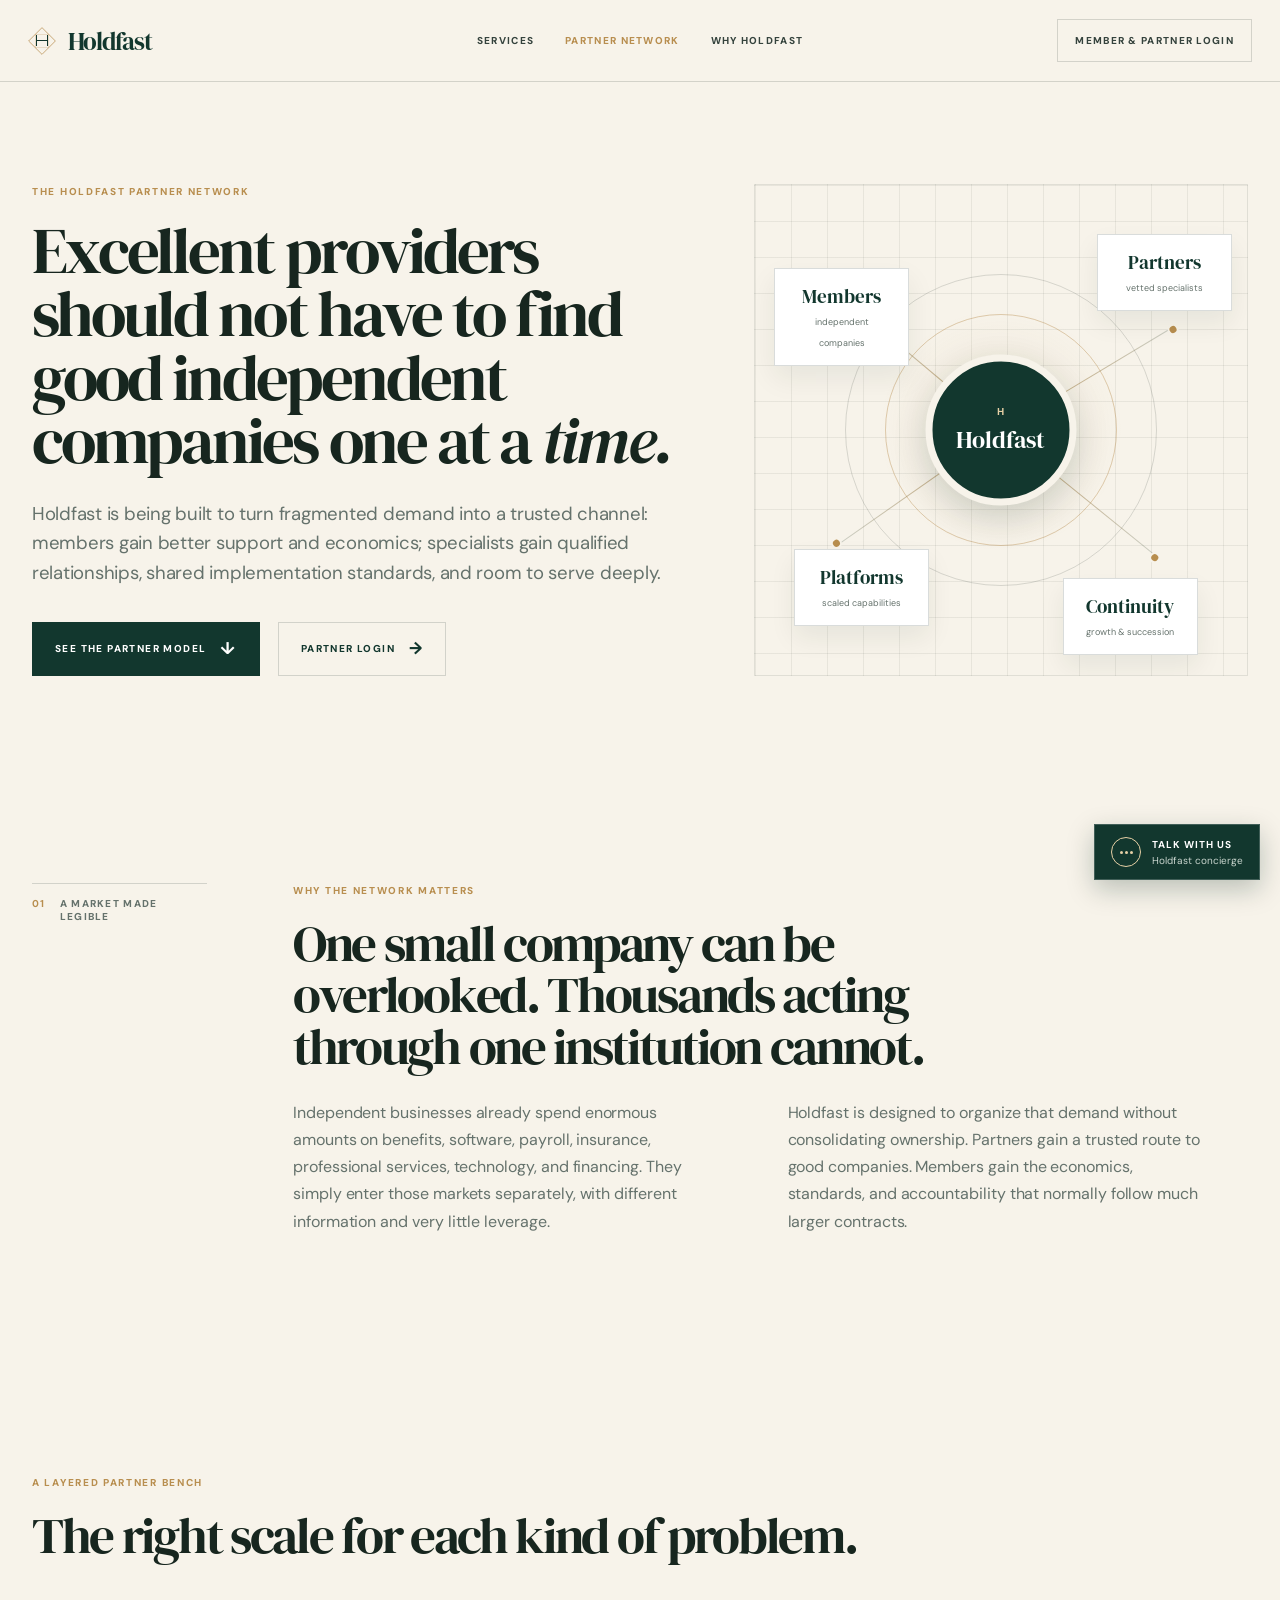
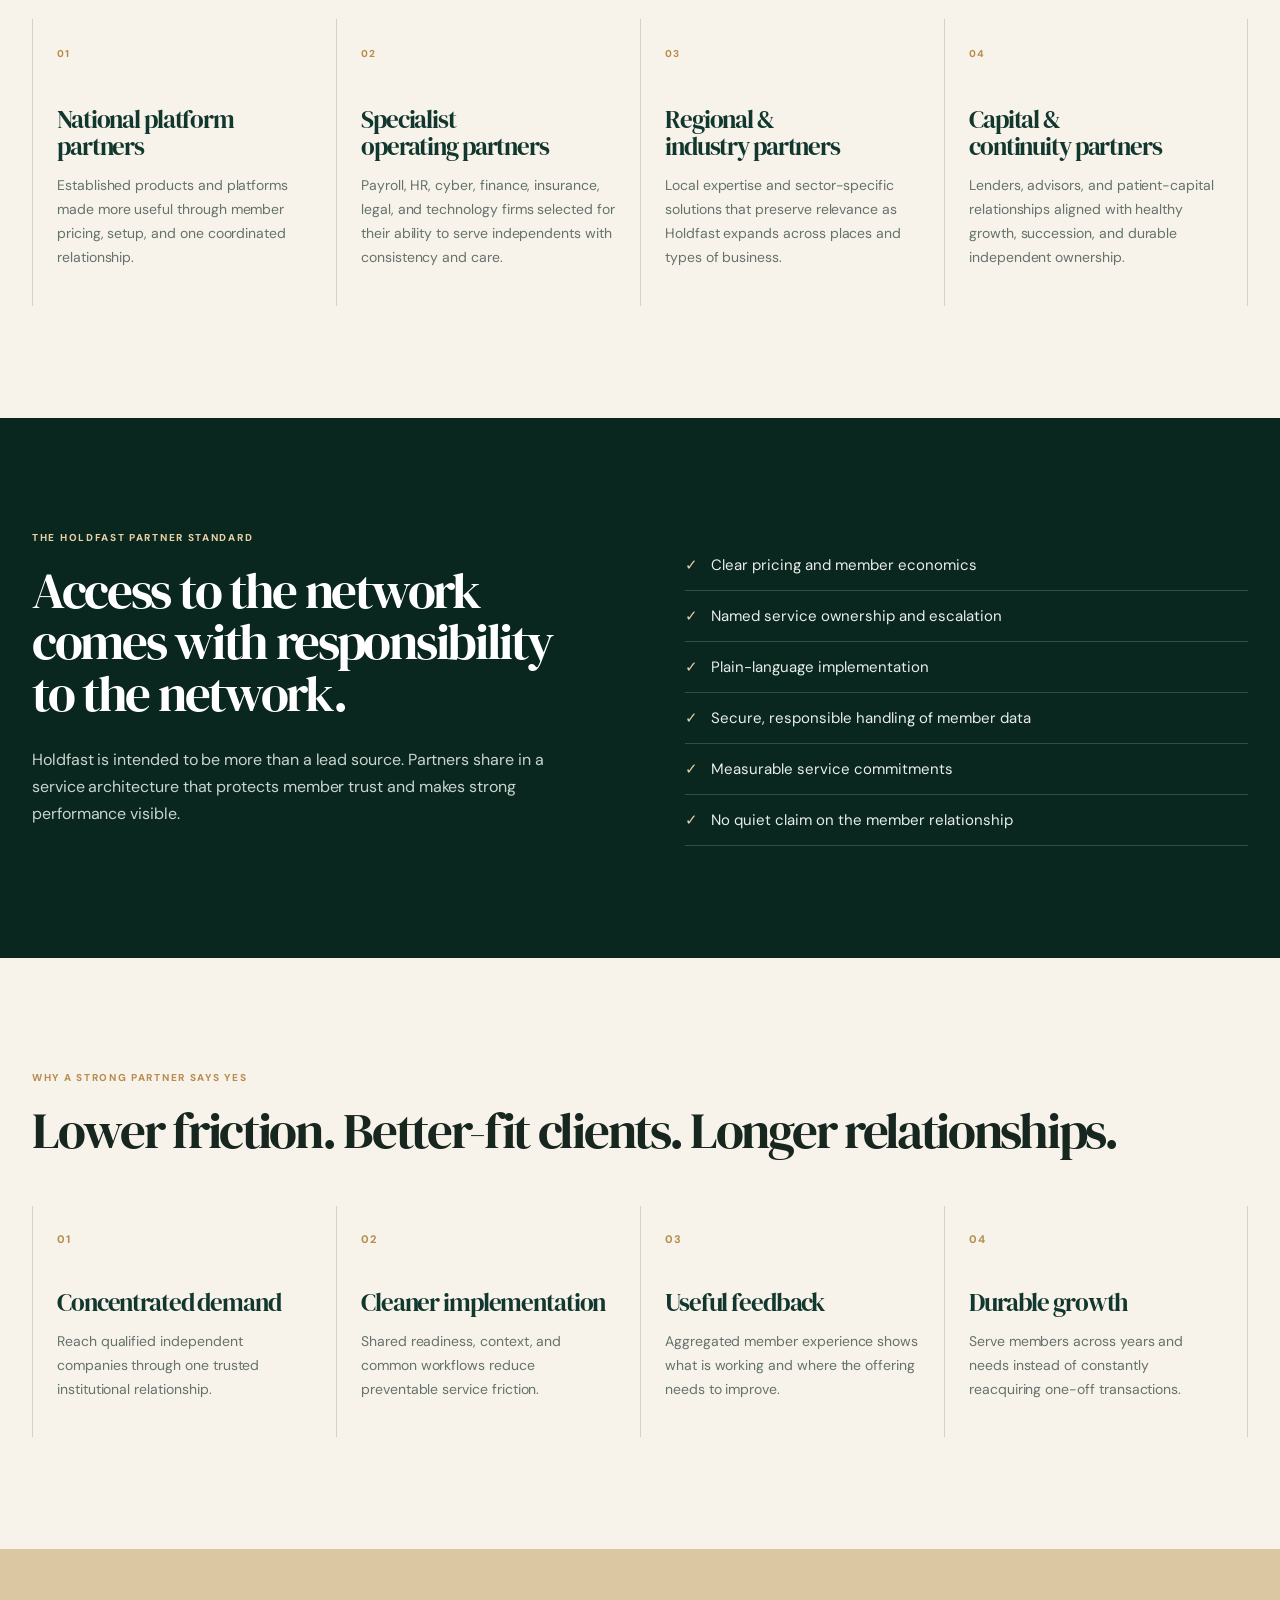
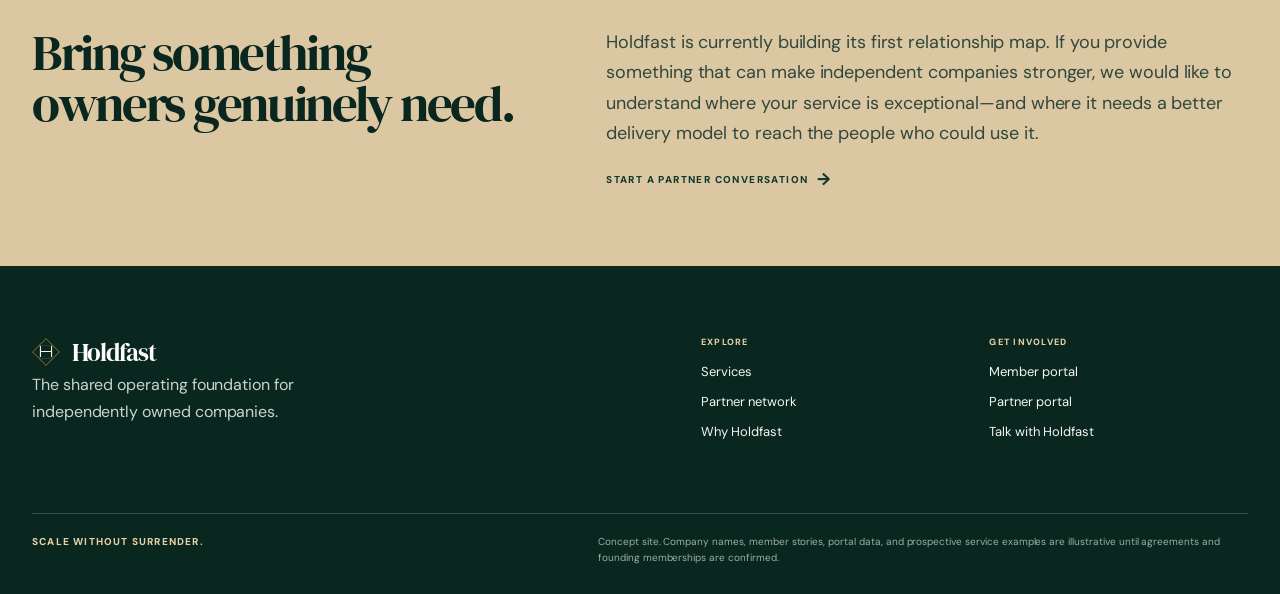
==== commit 22df655d: "Refine responsive typography and member examples" ====
--- a/network/index.html
+++ b/network/index.html
@@ -1,12 +1,12 @@
 <!doctype html>
 <html lang="en">
-  <head><meta charset="utf-8"><meta name="viewport" content="width=device-width, initial-scale=1"><meta name="description" content="The Holdfast partner network connects independent businesses with accountable specialists."><title>Partner Network — Holdfast</title><link rel="stylesheet" href="/assets/styles/holdfast.css"><script defer src="/assets/scripts/holdfast.js"></script></head>
+  <head><meta charset="utf-8"><meta name="viewport" content="width=device-width, initial-scale=1"><meta name="description" content="The Holdfast partner network connects independent businesses with accountable specialists."><title>Partner Network — Holdfast</title><link rel="preconnect" href="https://fonts.googleapis.com"><link rel="preconnect" href="https://fonts.gstatic.com" crossorigin><link href="https://fonts.googleapis.com/css2?family=DM+Sans:opsz,wght@9..40,400;9..40,500;9..40,600;9..40,700&family=DM+Serif+Display:ital@0;1&display=swap" rel="stylesheet"><link rel="stylesheet" href="/assets/styles/holdfast.css"><script defer src="/assets/scripts/holdfast.js"></script></head>
   <body>
     <a class="skip-link" href="#main">Skip to content</a>
     <header class="site-header"><div class="nav-wrap"><a class="brand" href="/" aria-label="Holdfast home"><span class="brand-mark" aria-hidden="true"><i></i></span><span class="brand-name">Holdfast</span></a><nav class="main-nav" aria-label="Primary navigation"><a href="/services/">Services</a><a class="active" href="/network/">Partner network</a><a href="/story/">Why Holdfast</a></nav><a class="portal-link" href="/portal/">Member &amp; partner login</a><button class="menu-toggle" type="button" data-menu-toggle aria-label="Open menu" aria-expanded="false"><span></span><span></span></button></div></header>
     <nav class="mobile-nav" data-mobile-nav aria-label="Mobile navigation"><a href="/services/">Services</a><a href="/network/">Partner network</a><a href="/story/">Why Holdfast</a><a href="/portal/">Member &amp; partner login</a></nav>
     <main id="main" class="page">
-      <section class="page-hero"><div class="container page-hero-grid"><div><p class="eyebrow">The Holdfast partner network</p><h1>Excellent providers should not have to find good independent companies one at a time.</h1><p class="lede">Holdfast is being built to turn fragmented demand into a trusted channel: members gain better support and economics; specialists gain qualified relationships, shared implementation standards, and room to serve deeply.</p><div class="hero-actions"><a class="button primary" href="#partner-model">See the partner model <span class="arrow">↓</span></a><a class="button secondary" href="/portal/?role=partner">Partner login <span class="arrow">→</span></a></div></div><div class="network-visual" aria-label="Illustration of the Holdfast network"><span class="network-link link-one" aria-hidden="true"></span><span class="network-link link-two" aria-hidden="true"></span><span class="network-link link-three" aria-hidden="true"></span><span class="network-link link-four" aria-hidden="true"></span><div class="network-center"><span>H</span><strong>Holdfast</strong></div><div class="network-node node-one"><b>Members</b><small>independent companies</small></div><div class="network-node node-two"><b>Partners</b><small>vetted specialists</small></div><div class="network-node node-three"><b>Platforms</b><small>scaled capabilities</small></div><div class="network-node node-four"><b>Continuity</b><small>growth &amp; succession</small></div></div></div></section>
+      <section class="page-hero"><div class="container page-hero-grid"><div><p class="eyebrow">The Holdfast partner network</p><h1>Excellent providers should not have to find good independent companies one at a <em>time.</em></h1><p class="lede">Holdfast is being built to turn fragmented demand into a trusted channel: members gain better support and economics; specialists gain qualified relationships, shared implementation standards, and room to serve deeply.</p><div class="hero-actions"><a class="button primary" href="#partner-model">See the partner model <span class="arrow">↓</span></a><a class="button secondary" href="/portal/?role=partner">Partner login <span class="arrow">→</span></a></div></div><div class="network-visual" aria-label="Illustration of the Holdfast network"><span class="network-link link-one" aria-hidden="true"></span><span class="network-link link-two" aria-hidden="true"></span><span class="network-link link-three" aria-hidden="true"></span><span class="network-link link-four" aria-hidden="true"></span><div class="network-center"><span>H</span><strong>Holdfast</strong></div><div class="network-node node-one"><b>Members</b><small>independent companies</small></div><div class="network-node node-two"><b>Partners</b><small>vetted specialists</small></div><div class="network-node node-three"><b>Platforms</b><small>scaled capabilities</small></div><div class="network-node node-four"><b>Continuity</b><small>growth &amp; succession</small></div></div></div></section>
 
       <section id="partner-model" class="section container split-index"><div class="section-index"><b>01</b><span>A market made legible</span></div><div><p class="eyebrow">Why the network matters</p><h2>One small company can be overlooked. Thousands acting through one institution cannot.</h2><div class="two-column"><p>Independent businesses already spend enormous amounts on benefits, software, payroll, insurance, professional services, technology, and financing. They simply enter those markets separately, with different information and very little leverage.</p><p>Holdfast is designed to organize that demand without consolidating ownership. Partners gain a trusted route to good companies. Members gain the economics, standards, and accountability that normally follow much larger contracts.</p></div></div></section>
 
--- a/assets/styles/holdfast.css
+++ b/assets/styles/holdfast.css
@@ -10,8 +10,8 @@
   --brass-pale: #e6d0a6;
   --line: rgba(23, 38, 31, .16);
   --white-line: rgba(255, 255, 255, .18);
-  --display: Georgia, "Times New Roman", serif;
-  --body: Inter, Avenir, "Helvetica Neue", Arial, sans-serif;
+  --display: "DM Serif Display", Georgia, "Times New Roman", serif;
+  --body: "DM Sans", Inter, Avenir, "Helvetica Neue", Arial, sans-serif;
   --content: 1240px;
   --radius: 2px;
   --shadow: 0 20px 65px rgba(11, 35, 28, .12);
@@ -19,7 +19,7 @@
 
 * { box-sizing: border-box; }
 html { scroll-behavior: smooth; }
-body { margin: 0; background: var(--paper); color: var(--ink); font-family: var(--body); -webkit-font-smoothing: antialiased; }
+body { margin: 0; background: var(--paper); color: var(--ink); font-family: var(--body); font-synthesis: none; -webkit-font-smoothing: antialiased; }
 body.nav-open { overflow: hidden; }
 a { color: inherit; text-decoration: none; }
 button, input, textarea { font: inherit; }
@@ -34,13 +34,14 @@
 .eyebrow { color: var(--brass); font-size: 10px; font-weight: 800; letter-spacing: .17em; line-height: 1.5; margin: 0 0 20px; text-transform: uppercase; }
 .eyebrow.light { color: var(--brass-pale); }
 h1, h2, h3, p { margin-top: 0; }
-h1, h2, h3 { font-family: var(--display); font-weight: 400; letter-spacing: -.045em; }
-h1 { font-size: clamp(46px, 6vw, 86px); line-height: .99; margin-bottom: 28px; }
-h2 { font-size: clamp(34px, 4vw, 59px); line-height: 1.02; margin-bottom: 26px; }
+h1, h2, h3 { font-family: var(--display); font-weight: 400; letter-spacing: -.045em; text-wrap: balance; }
+h1 { font-size: clamp(48px, 6vw, 86px); line-height: .97; margin-bottom: 28px; }
+h2 { font-size: clamp(35px, 4vw, 59px); line-height: 1.01; margin-bottom: 26px; }
 h3 { font-size: 28px; line-height: 1.08; margin-bottom: 14px; }
-p { color: var(--muted); font-size: 16px; line-height: 1.7; }
-.lede { font-size: 18px; line-height: 1.64; max-width: 62ch; }
-.display-line { display: block; color: var(--forest-soft); }
+h1 em, h2 em, h3 em, .story-quote em, .hero-aside em { font-style: italic; font-weight: 400; }
+p { color: var(--muted); font-size: 16px; letter-spacing: -.004em; line-height: 1.7; }
+.lede { font-size: clamp(18px, 1.45vw, 21px); letter-spacing: -.014em; line-height: 1.57; max-width: 59ch; }
+.display-line { color: var(--forest-soft); display: block; margin-top: .1em; }
 .button { align-items: center; border: 1px solid transparent; display: inline-flex; gap: 14px; justify-content: center; min-height: 54px; padding: 0 22px; font-size: 10px; font-weight: 800; letter-spacing: .14em; text-transform: uppercase; transition: background .18s, border-color .18s, color .18s, transform .18s; }
 .button:hover { transform: translateY(-1px); }
 .button.primary { background: var(--forest); color: #fff; }
@@ -93,16 +94,18 @@
 .photo-flag span { color: #e5ece7; display: block; font-size: 12px; line-height: 1.5; }
 .photo-flag strong { color: var(--brass-pale); display: block; font-size: 10px; letter-spacing: .13em; margin-top: 12px; text-transform: uppercase; }
 .partner-bar { background: var(--forest); color: #fff; padding: 25px 0; }
-.partner-bar-inner { align-items: center; display: flex; gap: 36px; justify-content: space-between; }
+.partner-bar-inner { align-items: center; display: flex; flex-wrap: wrap; gap: 12px 36px; justify-content: space-between; }
 .partner-bar-label { align-items: center; display: flex; flex: 0 0 auto; font-size: 10px; font-weight: 800; gap: 10px; letter-spacing: .13em; text-transform: uppercase; }
 .status-dot { background: #9bd3a9; border-radius: 50%; height: 8px; width: 8px; }
-.platform-list { align-items: center; color: #d9e2dc; display: flex; flex-wrap: wrap; font-family: var(--display); font-size: 19px; gap: 25px; justify-content: flex-end; }
+.platform-list { align-items: center; color: #d9e2dc; display: flex; flex-wrap: wrap; font-family: var(--display); font-size: 20px; gap: 25px; justify-content: flex-end; }
 .platform-list span { white-space: nowrap; }
+.partner-bar-note { color: #aec0b5; flex-basis: 100%; font-size: 10px; letter-spacing: .02em; line-height: 1.45; margin: -2px 0 0; text-align: right; }
 
 .split-index { display: grid; gap: 86px; grid-template-columns: 175px minmax(0, 1fr); }
 .section-index { border-top: 1px solid var(--line); color: var(--muted); display: flex; font-size: 10px; font-weight: 800; gap: 14px; letter-spacing: .13em; padding-top: 13px; text-transform: uppercase; }
 .section-index b { color: var(--brass); }
 .two-column { display: grid; gap: 34px; grid-template-columns: 1fr 1fr; }
+.two-column p { max-width: 38ch; }
 .services-band { background: var(--forest-deep); color: #fff; }
 .services-head { align-items: end; display: flex; gap: 60px; justify-content: space-between; margin-bottom: 58px; }
 .services-head h2 { max-width: 680px; }
@@ -221,8 +224,106 @@
 .chat-shell { bottom: 20px; position: fixed; right: 20px; z-index: 95; }.chat-launcher { align-items: center; background: var(--forest); border: 1px solid rgba(255,255,255,.2); box-shadow: 0 9px 27px rgba(9,38,31,.25); color: #fff; display: flex; gap: 11px; padding: 12px 16px; text-align: left; }.chat-icon { align-items: center; border: 1px solid var(--brass-pale); border-radius: 50%; display: flex; gap: 2px; height: 30px; justify-content: center; width: 30px; }.chat-icon i { background: var(--brass-pale); border-radius: 50%; height: 3px; width: 3px; }.chat-launcher strong { display: block; font-size: 10px; letter-spacing: .1em; text-transform: uppercase; }.chat-launcher small { color: #c9d5ce; display: block; font-size: 10px; margin-top: 3px; }.chat-panel { background: #fff; box-shadow: var(--shadow); bottom: 62px; position: absolute; right: 0; width: min(370px, calc(100vw - 40px)); }.chat-head { align-items: flex-start; background: var(--forest); color: #fff; display: flex; justify-content: space-between; padding: 20px; }.chat-head h3 { font-family: var(--body); font-size: 13px; font-weight: 800; letter-spacing: .04em; margin: 0; }.chat-head p { color: #dfe8e2; font-size: 11px; margin: 5px 0 0; }.chat-head button { background: none; border: 0; color: #fff; font-size: 24px; line-height: 1; }.live-status { align-items: center; color: var(--brass-pale); display: flex; font-size: 9px; font-weight: 800; gap: 6px; letter-spacing: .1em; margin-bottom: 7px; text-transform: uppercase; }.live-status i { background: #9bd3a9; border-radius: 50%; height: 7px; width: 7px; }.chat-body { padding: 20px; }.chat-bubble { background: #edf1ed; color: #3e5148; font-size: 13px; line-height: 1.55; padding: 13px; }.chat-options { display: grid; gap: 7px; margin: 14px 0; }.chat-options button { background: #fff; border: 1px solid var(--line); color: var(--forest); font-size: 11px; padding: 9px 10px; text-align: left; }.chat-options button.selected { background: #eff4ef; border-color: var(--forest); }.chat-body textarea { border: 1px solid var(--line); height: 78px; padding: 10px; resize: vertical; width: 100%; }.chat-submit { align-items: center; background: var(--forest); border: 0; color: #fff; display: flex; font-size: 10px; font-weight: 800; gap: 10px; justify-content: center; letter-spacing: .1em; margin-top: 10px; min-height: 45px; text-transform: uppercase; width: 100%; }.chat-confirm { padding: 14px 0 5px; text-align: center; }.chat-confirm strong { color: var(--forest); display: block; font-family: var(--display); font-size: 25px; font-weight: 400; margin-bottom: 7px; }.chat-confirm p { font-size: 13px; }.chat-confirm button { background: none; border: 0; color: var(--forest); font-size: 12px; text-decoration: underline; }
 
 @media (max-width: 1000px) {
-  .home-hero { grid-template-columns: 1fr; }.home-copy { padding: 78px max(32px, calc((100vw - var(--content)) / 2)); }.hero-visual { min-height: 530px; }.services-head { display: block; }.services-head p { max-width: 540px; }.service-grid, .partner-types, .economics { grid-template-columns: 1fr 1fr; }.service-card:nth-child(2), .partner-type:nth-child(2), .economics article:nth-child(2) { border-right: 1px solid var(--white-line); }.service-card:nth-child(n+3), .partner-type:nth-child(n+3), .economics article:nth-child(n+3) { border-top: 1px solid var(--white-line); }.partner-type:nth-child(2), .economics article:nth-child(2) { border-right-color: var(--line); }.partner-type:nth-child(n+3), .economics article:nth-child(n+3) { border-top-color: var(--line); }.story-feature, .founder-origin { grid-template-columns: 1fr; }.story-image, .founder-origin-image { min-height: 460px; }.story-copy, .founder-origin-copy { padding: 72px max(32px, calc((100vw - var(--content)) / 2)); }.page-hero-grid, .service-terms-grid, .partner-standard-grid, .future-grid { gap: 44px; grid-template-columns: 1fr; }.split-index { gap: 45px; grid-template-columns: 1fr; }.section-index { max-width: 270px; }.catalog-item { grid-template-columns: 54px 1fr; }.catalog-item ul { grid-column: 2; }.portal-grid { grid-template-columns: 1fr; }.signin-panel { padding: 42px; }.dashboard-preview { padding: 42px; }
+  .home-hero { grid-template-columns: 1fr; }
+  .home-copy { padding: 78px max(32px, calc((100vw - var(--content)) / 2)); }
+  .hero-visual { min-height: 530px; }
+  .services-head { display: block; }
+  .services-head p { max-width: 540px; }
+  .service-grid, .partner-types, .economics { grid-template-columns: 1fr 1fr; }
+  .service-card:nth-child(2), .partner-type:nth-child(2), .economics article:nth-child(2) { border-right: 1px solid var(--white-line); }
+  .service-card:nth-child(n+3), .partner-type:nth-child(n+3), .economics article:nth-child(n+3) { border-top: 1px solid var(--white-line); }
+  .partner-type:nth-child(2), .economics article:nth-child(2) { border-right-color: var(--line); }
+  .partner-type:nth-child(n+3), .economics article:nth-child(n+3) { border-top-color: var(--line); }
+  .story-feature, .founder-origin { grid-template-columns: 1fr; }
+  .story-image, .founder-origin-image { min-height: 460px; }
+  .story-copy, .founder-origin-copy { padding: 72px max(32px, calc((100vw - var(--content)) / 2)); }
+  .page-hero-grid, .service-terms-grid, .partner-standard-grid, .future-grid { gap: 44px; grid-template-columns: 1fr; }
+  .split-index { gap: 45px; grid-template-columns: 1fr; }
+  .section-index { max-width: 270px; }
+  .catalog-item { grid-template-columns: 54px 1fr; }
+  .catalog-item ul { grid-column: 2; }
+  .portal-grid { grid-template-columns: 1fr; }
+  .signin-panel { padding: 42px; }
+  .dashboard-preview { padding: 42px; }
 }
+
 @media (max-width: 720px) {
-  .container { width: min(100% - 40px, var(--content)); }.site-header { height: 72px; }.nav-wrap { grid-template-columns: 1fr auto; width: calc(100% - 36px); }.main-nav, .portal-link { display: none; }.menu-toggle { display: block; }.mobile-nav { top: 72px; }.section { padding: 76px 0; } h1 { font-size: clamp(42px, 12vw, 62px); } h2 { font-size: 38px; } .home-copy { padding: 64px 20px; }.home-hero { min-height: 0; }.hero-visual { min-height: 410px; }.hero-proof, .two-column, .before-after, .vision-strip-inner, .owner-stories-head { grid-template-columns: 1fr; }.hero-proof { gap: 17px; margin-top: 42px; }.partner-bar { padding: 22px 0; }.partner-bar-inner { align-items: flex-start; flex-direction: column; gap: 17px; }.platform-list { font-size: 17px; gap: 12px 18px; justify-content: flex-start; }.service-grid, .partner-types, .economics, .promise-grid, .story-cards { grid-template-columns: 1fr; }.service-card, .service-card:last-child, .partner-type, .partner-type:last-child, .economics article, .economics article:last-child { border: 0; border-top: 1px solid var(--white-line); }.service-card:first-child, .partner-type:first-child, .economics article:first-child { border-top: 1px solid var(--white-line); }.partner-type, .economics article { border-top-color: var(--line); }.service-card h3, .partner-type h3, .economics h3 { margin-top: 28px; }.story-image, .founder-origin-image { min-height: 350px; }.story-copy, .founder-origin-copy { padding: 58px 20px; }.story-card { grid-template-columns: .85fr 1.15fr; }.story-card img { min-height: 250px; }.steps { grid-template-columns: 1fr; }.step, .step:last-child { border-left: 0; border-right: 0; border-top: 1px solid var(--line); padding: 21px 0; }.step h3 { margin-top: 26px; }.catalog-item { display: block; }.catalog-num { margin-bottom: 17px; }.catalog-item ul { margin-top: 18px; }.provider-cards { grid-template-columns: 1fr; }.network-visual { min-height: 380px; }.network-node { width: 116px; }.node-one { left: 0; }.node-two { right: 0; }.node-three { left: 0; }.node-four { right: 0; }.promise { border-left: 0; border-right: 0 !important; border-top: 1px solid rgba(23,38,31,.2); min-height: 0; padding: 22px 0; }.promise-grid .promise:last-child { border-bottom: 1px solid rgba(23,38,31,.2); }.footer-grid, .footer-nav { gap: 36px; grid-template-columns: 1fr; }.footer-bottom { display: block; margin-top: 40px; }.footer-bottom p + p { margin-top: 13px; }.chat-shell { bottom: 13px; right: 13px; }.chat-launcher { padding: 10px 12px; }.chat-launcher small { display: none; }.chat-panel { bottom: 56px; }.portal-intro { padding: 66px 0 44px; }.portal-experience { margin-bottom: 76px; }.signin-panel, .dashboard-preview { padding: 27px; }.summary-cards { grid-template-columns: 1fr; }
+  body { -webkit-text-size-adjust: 100%; }
+  .container { width: min(100% - 40px, var(--content)); }
+  .site-header { height: 72px; }
+  .nav-wrap { grid-template-columns: 1fr auto; width: calc(100% - 36px); }
+  .main-nav, .portal-link { display: none; }
+  .menu-toggle { display: block; }
+  .mobile-nav { top: 72px; }
+  .section { padding: 76px 0; }
+  h1, .page-hero h1 { font-size: clamp(44px, 12vw, 59px); line-height: .98; margin-bottom: 22px; }
+  h2 { font-size: clamp(35px, 9.6vw, 45px); line-height: 1.01; margin-bottom: 20px; }
+  h3 { font-size: 26px; }
+  p { font-size: 16px; line-height: 1.66; }
+  .lede { font-size: 18px; line-height: 1.56; max-width: 35ch; }
+  .eyebrow { font-size: 9px; letter-spacing: .14em; margin-bottom: 14px; }
+  .home-copy { padding: 56px 22px 48px; }
+  .home-hero { min-height: 0; }
+  .hero-visual { min-height: 350px; }
+  .hero-visual img { object-position: 75% center; }
+  .photo-flag { max-width: none; padding: 17px 20px; right: 0; width: 100%; }
+  .hero-actions { display: grid; gap: 10px; grid-template-columns: 1fr; margin-top: 28px; }
+  .button { min-height: 52px; padding: 0 18px; }
+  .hero-proof, .two-column, .before-after, .vision-strip-inner, .owner-stories-head { grid-template-columns: 1fr; }
+  .hero-proof { gap: 17px; margin-top: 42px; }
+  .partner-bar { padding: 22px 0; }
+  .partner-bar-inner { align-items: flex-start; flex-direction: column; gap: 14px; }
+  .platform-list { font-size: 18px; gap: 9px 17px; justify-content: flex-start; line-height: 1.1; }
+  .partner-bar-note { margin: 0; max-width: 34ch; text-align: left; }
+  .service-grid, .partner-types, .economics, .promise-grid, .story-cards { grid-template-columns: 1fr; }
+  .service-card, .service-card:last-child, .partner-type, .partner-type:last-child, .economics article, .economics article:last-child { border: 0; border-top: 1px solid var(--white-line); }
+  .service-card:first-child, .partner-type:first-child, .economics article:first-child { border-top: 1px solid var(--white-line); }
+  .partner-type, .economics article { border-top-color: var(--line); }
+  .service-card h3, .partner-type h3, .economics h3 { margin-top: 28px; }
+  .story-image, .founder-origin-image { min-height: 350px; }
+  .story-copy, .founder-origin-copy { padding: 58px 20px; }
+  .story-quote { font-size: clamp(31px, 9vw, 39px); line-height: 1.05; }
+  .story-card { grid-template-columns: 1fr; }
+  .story-card img { max-height: 280px; min-height: 232px; object-fit: cover; }
+  .story-card-copy { padding: 25px 22px; }
+  .story-card-copy blockquote { font-size: 27px; line-height: 1.08; }
+  .steps { grid-template-columns: 1fr; }
+  .step, .step:last-child { border-left: 0; border-right: 0; border-top: 1px solid var(--line); padding: 21px 0; }
+  .step h3 { margin-top: 26px; }
+  .page-hero { padding: 74px 0 68px; }
+  .hero-aside { margin-top: 4px; padding-left: 22px; }
+  .hero-aside p { font-size: 24px; line-height: 1.13; }
+  .catalog-item { display: block; }
+  .catalog-item h3 { font-size: 30px; }
+  .catalog-num { margin-bottom: 17px; }
+  .catalog-item ul { margin-top: 18px; }
+  .provider-cards { grid-template-columns: 1fr; }
+  .network-visual { min-height: 380px; }
+  .network-node { width: 116px; }
+  .node-one { left: 0; }
+  .node-two { right: 0; }
+  .node-three { left: 0; }
+  .node-four { right: 0; }
+  .promise { border-left: 0; border-right: 0 !important; border-top: 1px solid rgba(23,38,31,.2); min-height: 0; padding: 22px 0; }
+  .promise-grid .promise:last-child { border-bottom: 1px solid rgba(23,38,31,.2); }
+  .footer-grid, .footer-nav { gap: 36px; grid-template-columns: 1fr; }
+  .footer-bottom { display: block; margin-top: 40px; }
+  .footer-bottom p + p { margin-top: 13px; }
+  .chat-shell { bottom: 13px; right: 13px; }
+  .chat-launcher { padding: 10px 12px; }
+  .chat-launcher small { display: none; }
+  .chat-panel { bottom: 56px; }
+  .portal-intro { padding: 66px 0 44px; }
+  .portal-experience { margin-bottom: 76px; }
+  .signin-panel, .dashboard-preview { padding: 27px; }
+  .summary-cards { grid-template-columns: 1fr; }
 }
+
+@media (max-width: 390px) {
+  .network-visual { min-height: 360px; }
+  .network-center { border-width: 5px; height: 122px; width: 122px; }
+  .network-center strong { font-size: 21px; }
+  .network-node { padding: 10px 7px; width: 98px; }
+  .network-node b { font-size: 16px; }
+  .network-node small { font-size: 8px; }
+}
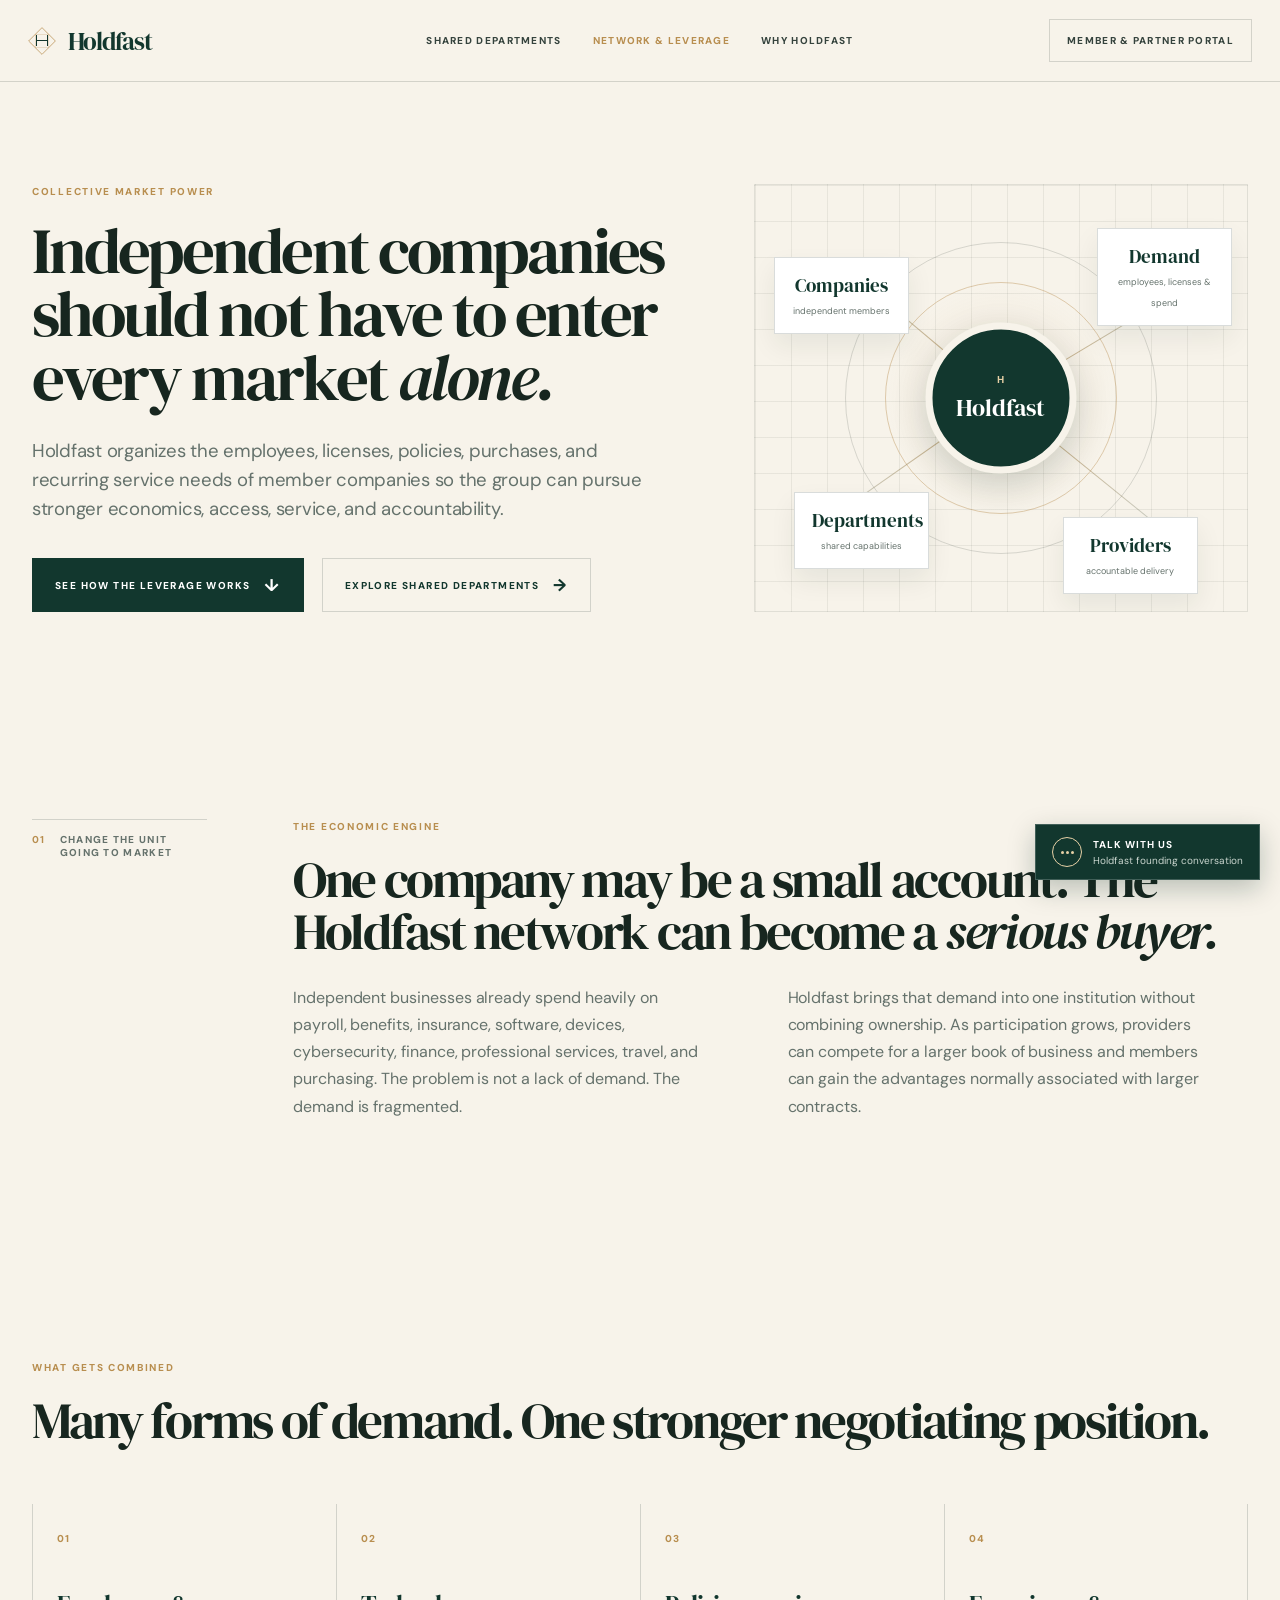
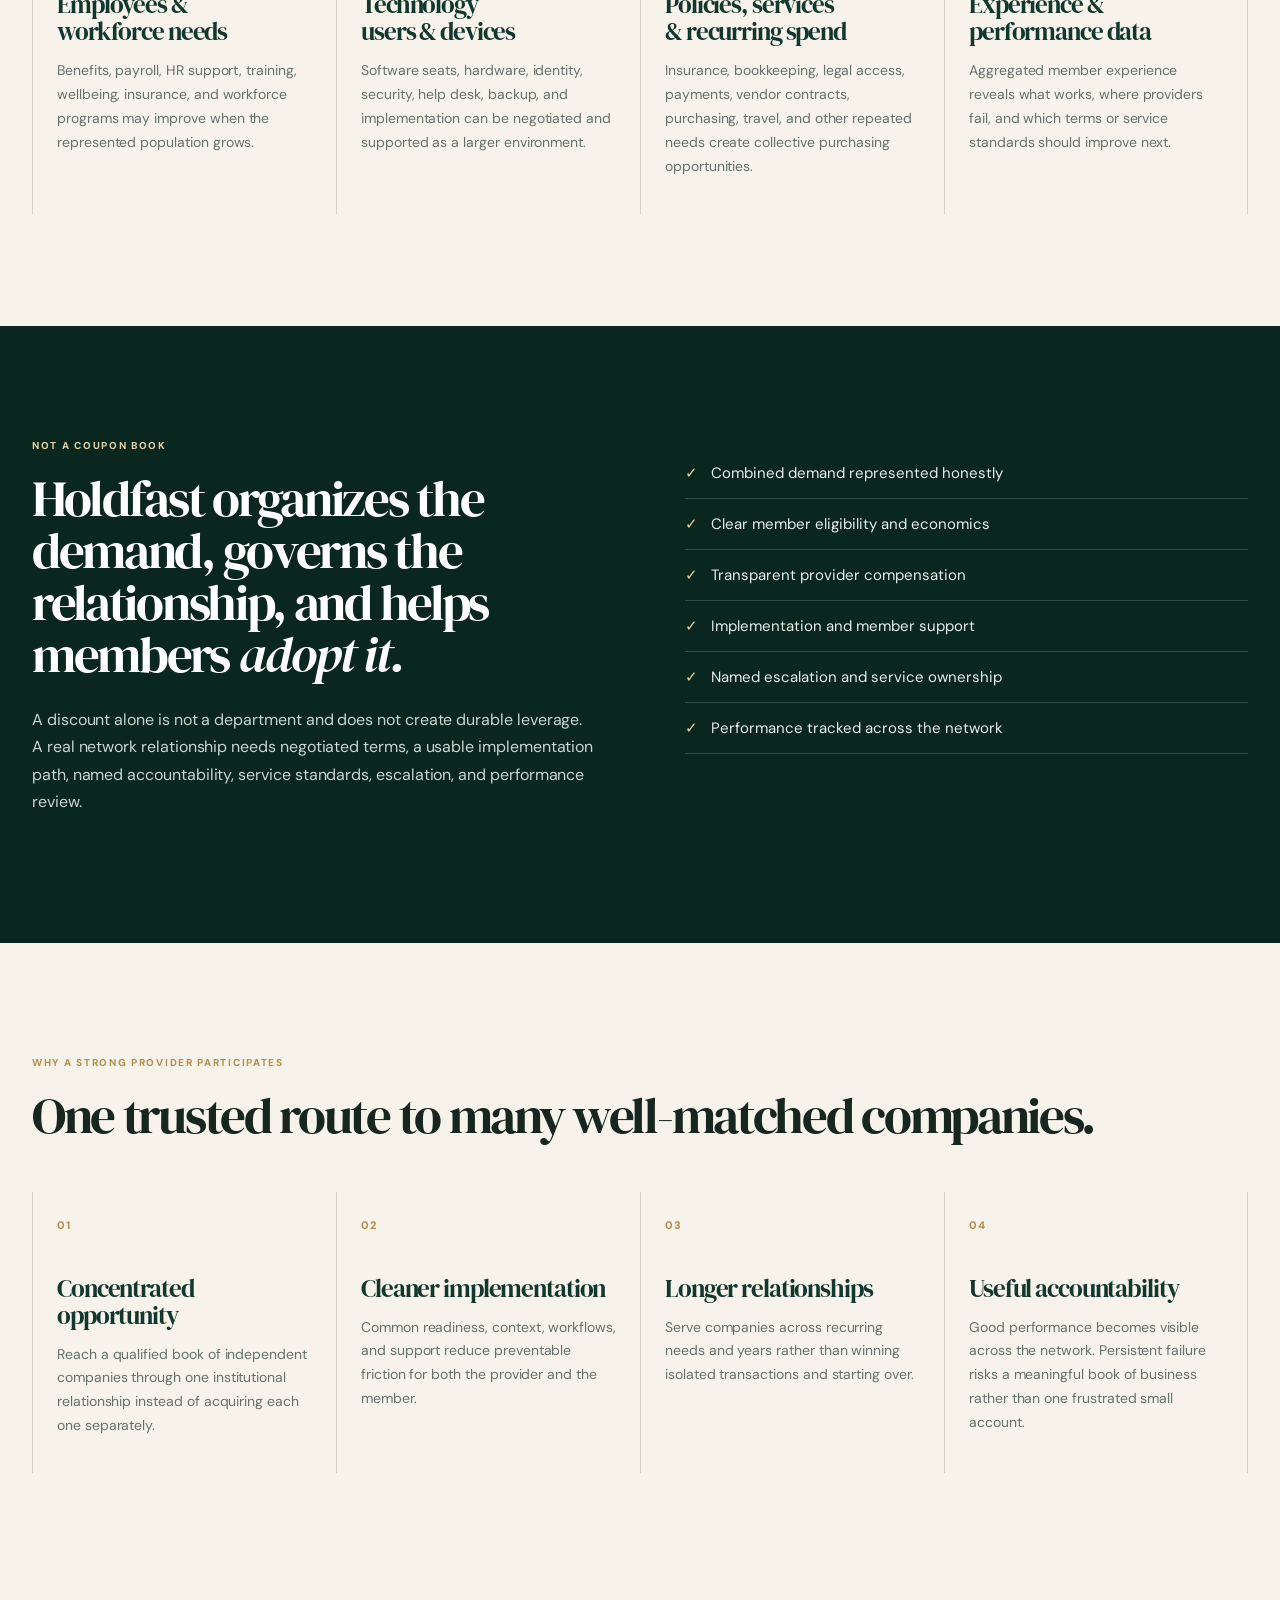
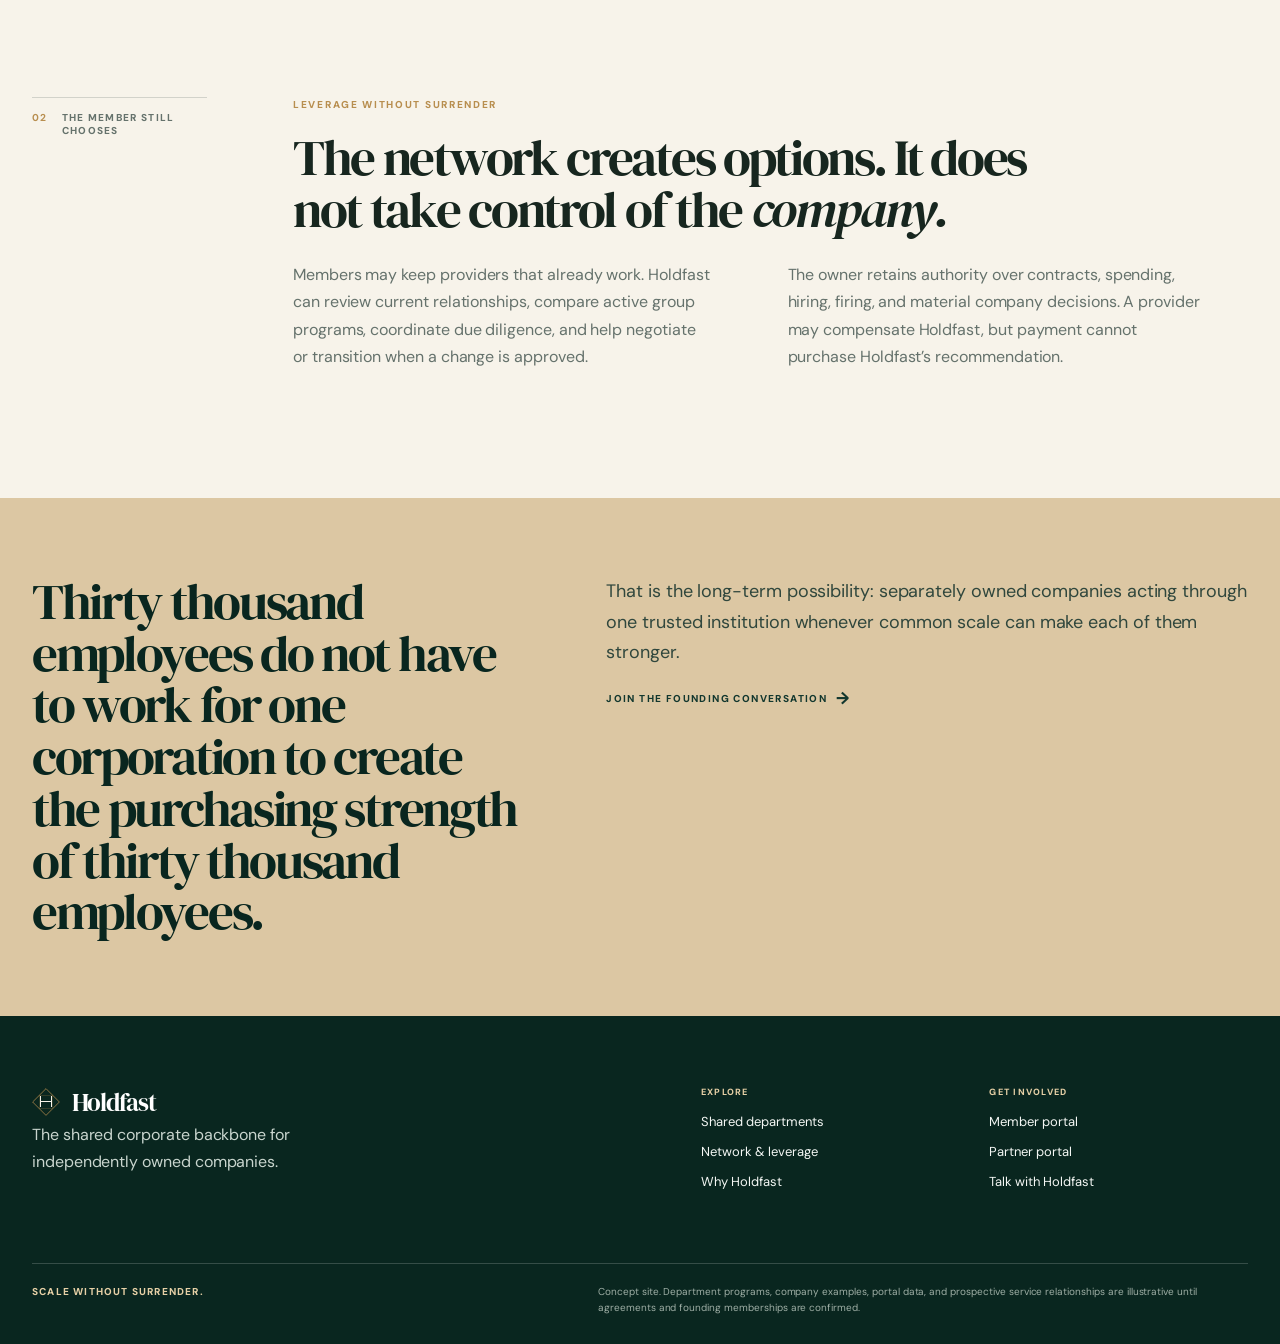
==== commit f81b8a4c: "Make collective leverage the center of the network page" ====
--- a/network/index.html
+++ b/network/index.html
@@ -1,24 +1,26 @@
 <!doctype html>
 <html lang="en">
-  <head><meta charset="utf-8"><meta name="viewport" content="width=device-width, initial-scale=1"><meta name="description" content="The Holdfast partner network connects independent businesses with accountable specialists."><title>Partner Network — Holdfast</title><link rel="preconnect" href="https://fonts.googleapis.com"><link rel="preconnect" href="https://fonts.gstatic.com" crossorigin><link href="https://fonts.googleapis.com/css2?family=DM+Sans:opsz,wght@9..40,400;9..40,500;9..40,600;9..40,700&family=DM+Serif+Display:ital@0;1&display=swap" rel="stylesheet"><link rel="stylesheet" href="/assets/styles/holdfast.css"><script defer src="/assets/scripts/holdfast.js"></script></head>
+  <head><meta charset="utf-8"><meta name="viewport" content="width=device-width, initial-scale=1"><meta name="description" content="How Holdfast combines independent business demand to create corporate-scale purchasing power and provider accountability."><title>Network &amp; Leverage — Holdfast</title><link rel="preconnect" href="https://fonts.googleapis.com"><link rel="preconnect" href="https://fonts.gstatic.com" crossorigin><link href="https://fonts.googleapis.com/css2?family=DM+Sans:opsz,wght@9..40,400;9..40,500;9..40,600;9..40,700&family=DM+Serif+Display:ital@0;1&display=swap" rel="stylesheet"><link rel="stylesheet" href="/assets/styles/holdfast.css"><script defer src="/assets/scripts/holdfast.js"></script></head>
   <body>
     <a class="skip-link" href="#main">Skip to content</a>
-    <header class="site-header"><div class="nav-wrap"><a class="brand" href="/" aria-label="Holdfast home"><span class="brand-mark" aria-hidden="true"><i></i></span><span class="brand-name">Holdfast</span></a><nav class="main-nav" aria-label="Primary navigation"><a href="/services/">Services</a><a class="active" href="/network/">Partner network</a><a href="/story/">Why Holdfast</a></nav><a class="portal-link" href="/portal/">Member &amp; partner login</a><button class="menu-toggle" type="button" data-menu-toggle aria-label="Open menu" aria-expanded="false"><span></span><span></span></button></div></header>
-    <nav class="mobile-nav" data-mobile-nav aria-label="Mobile navigation"><a href="/services/">Services</a><a href="/network/">Partner network</a><a href="/story/">Why Holdfast</a><a href="/portal/">Member &amp; partner login</a></nav>
+    <header class="site-header"><div class="nav-wrap"><a class="brand" href="/" aria-label="Holdfast home"><span class="brand-mark" aria-hidden="true"><i></i></span><span class="brand-name">Holdfast</span></a><nav class="main-nav" aria-label="Primary navigation"><a href="/services/">Shared departments</a><a class="active" href="/network/">Network &amp; leverage</a><a href="/story/">Why Holdfast</a></nav><a class="portal-link" href="/portal/">Member &amp; partner portal</a><button class="menu-toggle" type="button" data-menu-toggle aria-label="Open menu" aria-expanded="false"><span></span><span></span></button></div></header>
+    <nav class="mobile-nav" data-mobile-nav aria-label="Mobile navigation"><a href="/services/">Shared departments</a><a href="/network/">Network &amp; leverage</a><a href="/story/">Why Holdfast</a><a href="/portal/">Member &amp; partner portal</a></nav>
     <main id="main" class="page">
-      <section class="page-hero"><div class="container page-hero-grid"><div><p class="eyebrow">The Holdfast partner network</p><h1>Excellent providers should not have to find good independent companies one at a <em>time.</em></h1><p class="lede">Holdfast is being built to turn fragmented demand into a trusted channel: members gain better support and economics; specialists gain qualified relationships, shared implementation standards, and room to serve deeply.</p><div class="hero-actions"><a class="button primary" href="#partner-model">See the partner model <span class="arrow">↓</span></a><a class="button secondary" href="/portal/?role=partner">Partner login <span class="arrow">→</span></a></div></div><div class="network-visual" aria-label="Illustration of the Holdfast network"><span class="network-link link-one" aria-hidden="true"></span><span class="network-link link-two" aria-hidden="true"></span><span class="network-link link-three" aria-hidden="true"></span><span class="network-link link-four" aria-hidden="true"></span><div class="network-center"><span>H</span><strong>Holdfast</strong></div><div class="network-node node-one"><b>Members</b><small>independent companies</small></div><div class="network-node node-two"><b>Partners</b><small>vetted specialists</small></div><div class="network-node node-three"><b>Platforms</b><small>scaled capabilities</small></div><div class="network-node node-four"><b>Continuity</b><small>growth &amp; succession</small></div></div></div></section>
+      <section class="page-hero"><div class="container page-hero-grid"><div><p class="eyebrow">Collective market power</p><h1>Independent companies should not have to enter every market <em>alone.</em></h1><p class="lede">Holdfast organizes the employees, licenses, policies, purchases, and recurring service needs of member companies so the group can pursue stronger economics, access, service, and accountability.</p><div class="hero-actions"><a class="button primary" href="#leverage-model">See how the leverage works <span class="arrow">↓</span></a><a class="button secondary" href="/services/">Explore shared departments <span class="arrow">→</span></a></div></div><div class="network-visual" aria-label="Illustration of the Holdfast network"><span class="network-link link-one" aria-hidden="true"></span><span class="network-link link-two" aria-hidden="true"></span><span class="network-link link-three" aria-hidden="true"></span><span class="network-link link-four" aria-hidden="true"></span><div class="network-center"><span>H</span><strong>Holdfast</strong></div><div class="network-node node-one"><b>Companies</b><small>independent members</small></div><div class="network-node node-two"><b>Demand</b><small>employees, licenses &amp; spend</small></div><div class="network-node node-three"><b>Departments</b><small>shared capabilities</small></div><div class="network-node node-four"><b>Providers</b><small>accountable delivery</small></div></div></div></section>
 
-      <section id="partner-model" class="section container split-index"><div class="section-index"><b>01</b><span>A market made legible</span></div><div><p class="eyebrow">Why the network matters</p><h2>One small company can be overlooked. Thousands acting through one institution cannot.</h2><div class="two-column"><p>Independent businesses already spend enormous amounts on benefits, software, payroll, insurance, professional services, technology, and financing. They simply enter those markets separately, with different information and very little leverage.</p><p>Holdfast is designed to organize that demand without consolidating ownership. Partners gain a trusted route to good companies. Members gain the economics, standards, and accountability that normally follow much larger contracts.</p></div></div></section>
+      <section id="leverage-model" class="section container split-index"><div class="section-index"><b>01</b><span>Change the unit going to market</span></div><div><p class="eyebrow">The economic engine</p><h2>One company may be a small account. The Holdfast network can become a <em>serious buyer.</em></h2><div class="two-column"><p>Independent businesses already spend heavily on payroll, benefits, insurance, software, devices, cybersecurity, finance, professional services, travel, and purchasing. The problem is not a lack of demand. The demand is fragmented.</p><p>Holdfast brings that demand into one institution without combining ownership. As participation grows, providers can compete for a larger book of business and members can gain the advantages normally associated with larger contracts.</p></div></div></section>
 
-      <section class="section container"><p class="eyebrow">A layered partner bench</p><h2>The right scale for each kind of problem.</h2><div class="partner-types"><article class="partner-type"><span>01</span><h3>National platform partners</h3><p>Established products and platforms made more useful through member pricing, setup, and one coordinated relationship.</p></article><article class="partner-type"><span>02</span><h3>Specialist operating partners</h3><p>Payroll, HR, cyber, finance, insurance, legal, and technology firms selected for their ability to serve independents with consistency and care.</p></article><article class="partner-type"><span>03</span><h3>Regional &amp; industry partners</h3><p>Local expertise and sector-specific solutions that preserve relevance as Holdfast expands across places and types of business.</p></article><article class="partner-type"><span>04</span><h3>Capital &amp; continuity partners</h3><p>Lenders, advisors, and patient-capital relationships aligned with healthy growth, succession, and durable independent ownership.</p></article></div></section>
+      <section class="section container"><p class="eyebrow">What gets combined</p><h2>Many forms of demand. One stronger negotiating position.</h2><div class="partner-types"><article class="partner-type"><span>01</span><h3>Employees &amp; workforce needs</h3><p>Benefits, payroll, HR support, training, wellbeing, insurance, and workforce programs may improve when the represented population grows.</p></article><article class="partner-type"><span>02</span><h3>Technology users &amp; devices</h3><p>Software seats, hardware, identity, security, help desk, backup, and implementation can be negotiated and supported as a larger environment.</p></article><article class="partner-type"><span>03</span><h3>Policies, services &amp; recurring spend</h3><p>Insurance, bookkeeping, legal access, payments, vendor contracts, purchasing, travel, and other repeated needs create collective purchasing opportunities.</p></article><article class="partner-type"><span>04</span><h3>Experience &amp; performance data</h3><p>Aggregated member experience reveals what works, where providers fail, and which terms or service standards should improve next.</p></article></div></section>
 
-      <section class="partner-standard section"><div class="container partner-standard-grid"><div><p class="eyebrow light">The Holdfast partner standard</p><h2>Access to the network comes with responsibility to the network.</h2><p>Holdfast is intended to be more than a lead source. Partners share in a service architecture that protects member trust and makes strong performance visible.</p></div><ul class="white-checks"><li>Clear pricing and member economics</li><li>Named service ownership and escalation</li><li>Plain-language implementation</li><li>Secure, responsible handling of member data</li><li>Measurable service commitments</li><li>No quiet claim on the member relationship</li></ul></div></section>
+      <section class="partner-standard section"><div class="container partner-standard-grid"><div><p class="eyebrow light">Not a coupon book</p><h2>Holdfast organizes the demand, governs the relationship, and helps members <em>adopt it.</em></h2><p>A discount alone is not a department and does not create durable leverage. A real network relationship needs negotiated terms, a usable implementation path, named accountability, service standards, escalation, and performance review.</p></div><ul class="white-checks"><li>Combined demand represented honestly</li><li>Clear member eligibility and economics</li><li>Transparent provider compensation</li><li>Implementation and member support</li><li>Named escalation and service ownership</li><li>Performance tracked across the network</li></ul></div></section>
 
-      <section class="section container"><p class="eyebrow">Why a strong partner says yes</p><h2>Lower friction. Better-fit clients. Longer relationships.</h2><div class="economics"><article><span>01</span><h3>Concentrated demand</h3><p>Reach qualified independent companies through one trusted institutional relationship.</p></article><article><span>02</span><h3>Cleaner implementation</h3><p>Shared readiness, context, and common workflows reduce preventable service friction.</p></article><article><span>03</span><h3>Useful feedback</h3><p>Aggregated member experience shows what is working and where the offering needs to improve.</p></article><article><span>04</span><h3>Durable growth</h3><p>Serve members across years and needs instead of constantly reacquiring one-off transactions.</p></article></div></section>
+      <section class="section container"><p class="eyebrow">Why a strong provider participates</p><h2>One trusted route to many well-matched companies.</h2><div class="economics"><article><span>01</span><h3>Concentrated opportunity</h3><p>Reach a qualified book of independent companies through one institutional relationship instead of acquiring each one separately.</p></article><article><span>02</span><h3>Cleaner implementation</h3><p>Common readiness, context, workflows, and support reduce preventable friction for both the provider and the member.</p></article><article><span>03</span><h3>Longer relationships</h3><p>Serve companies across recurring needs and years rather than winning isolated transactions and starting over.</p></article><article><span>04</span><h3>Useful accountability</h3><p>Good performance becomes visible across the network. Persistent failure risks a meaningful book of business rather than one frustrated small account.</p></article></div></section>
 
-      <section class="vision-strip"><div class="container vision-strip-inner"><h2>Bring something owners genuinely need.</h2><div><p>Holdfast is currently building its first relationship map. If you provide something that can make independent companies stronger, we would like to understand where your service is exceptional—and where it needs a better delivery model to reach the people who could use it.</p><a class="inline-link" href="/portal/?role=partner">Start a partner conversation <span class="arrow">→</span></a></div></div></section>
+      <section class="section container split-index"><div class="section-index"><b>02</b><span>The member still chooses</span></div><div><p class="eyebrow">Leverage without surrender</p><h2>The network creates options. It does not take control of the <em>company.</em></h2><div class="two-column"><p>Members may keep providers that already work. Holdfast can review current relationships, compare active group programs, coordinate due diligence, and help negotiate or transition when a change is approved.</p><p>The owner retains authority over contracts, spending, hiring, firing, and material company decisions. A provider may compensate Holdfast, but payment cannot purchase Holdfast’s recommendation.</p></div></div></section>
+
+      <section class="vision-strip"><div class="container vision-strip-inner"><h2>Thirty thousand employees do not have to work for one corporation to create the purchasing strength of thirty thousand employees.</h2><div><p>That is the long-term possibility: separately owned companies acting through one trusted institution whenever common scale can make each of them stronger.</p><a class="inline-link" href="/portal/">Join the founding conversation <span class="arrow">→</span></a></div></div></section>
     </main>
-    <footer class="site-footer"><div class="container footer-grid"><div class="footer-brand"><a class="brand" href="/"><span class="brand-mark" aria-hidden="true"><i></i></span><span class="brand-name">Holdfast</span></a><p>The shared operating foundation for independently owned companies.</p></div><div class="footer-nav"><div><p class="footer-label">Explore</p><a href="/services/">Services</a><a href="/network/">Partner network</a><a href="/story/">Why Holdfast</a></div><div><p class="footer-label">Get involved</p><a href="/portal/">Member portal</a><a href="/portal/?role=partner">Partner portal</a><button type="button" data-chat-open>Talk with Holdfast</button></div></div></div><div class="container footer-bottom"><p>Scale without surrender.</p><p>Concept site. Company names, member stories, portal data, and prospective service examples are illustrative until agreements and founding memberships are confirmed.</p></div></footer>
-    <aside class="chat-shell" aria-label="Talk with Holdfast"><section class="chat-panel" data-chat-panel hidden><div class="chat-head"><div><span class="live-status"><i></i> Concierge preview</span><h3>Talk with Holdfast</h3><p>A starting place for future members and partners.</p></div><button type="button" data-chat-close aria-label="Close chat">×</button></div><div class="chat-body" data-chat-content><div class="chat-bubble">Hi—tell us what you are carrying in your business. We’ll help you find the right place to start.</div><div class="chat-options" data-chat-options><button type="button">I own a business</button><button type="button">I represent a service partner</button><button type="button">I want to understand the vision</button></div><form data-chat-form><textarea aria-label="Your message" placeholder="Tell us a little about what you need…" required></textarea><button class="chat-submit" type="submit">Start the conversation <span class="arrow">→</span></button></form></div></section><button class="chat-launcher" type="button" data-chat-open aria-expanded="false"><span class="chat-icon" aria-hidden="true"><i></i><i></i><i></i></span><span><strong>Talk with us</strong><small>Holdfast concierge</small></span></button></aside>
+    <footer class="site-footer"><div class="container footer-grid"><div class="footer-brand"><a class="brand" href="/"><span class="brand-mark" aria-hidden="true"><i></i></span><span class="brand-name">Holdfast</span></a><p>The shared corporate backbone for independently owned companies.</p></div><div class="footer-nav"><div><p class="footer-label">Explore</p><a href="/services/">Shared departments</a><a href="/network/">Network &amp; leverage</a><a href="/story/">Why Holdfast</a></div><div><p class="footer-label">Get involved</p><a href="/portal/">Member portal</a><a href="/portal/?role=partner">Partner portal</a><button type="button" data-chat-open>Talk with Holdfast</button></div></div></div><div class="container footer-bottom"><p>Scale without surrender.</p><p>Concept site. Department programs, company examples, portal data, and prospective service relationships are illustrative until agreements and founding memberships are confirmed.</p></div></footer>
+    <aside class="chat-shell" aria-label="Talk with Holdfast"><section class="chat-panel" data-chat-panel hidden><div class="chat-head"><div><span class="live-status"><i></i> Founding conversation</span><h3>Talk with Holdfast</h3><p>A starting place for future members and partners.</p></div><button type="button" data-chat-close aria-label="Close chat">×</button></div><div class="chat-body" data-chat-content><div class="chat-bubble">Tell us what departments your company needs, what you already buy, and where acting alone is costing you leverage.</div><div class="chat-options" data-chat-options><button type="button">I own a business</button><button type="button">I represent a service partner</button><button type="button">I want to understand the model</button></div><form data-chat-form><textarea aria-label="Your message" placeholder="Tell us a little about your company…" required></textarea><button class="chat-submit" type="submit">Start the conversation <span class="arrow">→</span></button></form></div></section><button class="chat-launcher" type="button" data-chat-open aria-expanded="false"><span class="chat-icon" aria-hidden="true"><i></i><i></i><i></i></span><span><strong>Talk with us</strong><small>Holdfast founding conversation</small></span></button></aside>
   </body>
 </html>
--- a/assets/styles/holdfast.css
+++ b/assets/styles/holdfast.css
@@ -83,7 +83,7 @@
 /* Home */
 .home-hero { display: grid; grid-template-columns: minmax(0, 1fr) minmax(500px, .96fr); min-height: 680px; }
 .home-copy { align-self: center; padding: 94px max(32px, calc((100vw - var(--content)) / 2)) 94px max(32px, calc((100vw - var(--content)) / 2)); padding-right: 9vw; }
-.home-copy h1 { max-width: 710px; }
+.home-copy h1 { font-size: clamp(48px, 5.4vw, 78px); max-width: 710px; }
 .hero-actions { align-items: center; display: flex; flex-wrap: wrap; gap: 18px; margin-top: 34px; }
 .hero-proof { border-top: 1px solid var(--line); display: grid; gap: 24px; grid-template-columns: 1fr 1fr; margin-top: 60px; padding-top: 21px; max-width: 590px; }
 .hero-proof strong { color: var(--forest); display: block; font-family: var(--display); font-size: 19px; font-weight: 400; letter-spacing: -.025em; margin-bottom: 5px; }
@@ -126,15 +126,18 @@
 .story-copy { align-self: center; padding: 92px 7vw; }
 .story-quote { color: var(--forest); font-family: var(--display); font-size: clamp(30px, 3.2vw, 48px); letter-spacing: -.04em; line-height: 1.06; margin: 28px 0; }
 .before-after { border-top: 1px solid var(--line); display: grid; grid-template-columns: 1fr 1fr; margin: 35px 0 28px; padding-top: 17px; }
+.comparison-item { min-width: 0; }
+.comparison-item + .comparison-item { border-left: 1px solid var(--line); padding-left: 24px; }
 .before-after span { color: var(--muted); display: block; font-size: 9px; font-weight: 800; letter-spacing: .13em; margin-bottom: 7px; text-transform: uppercase; }
-.before-after strong { color: var(--forest); font-family: var(--display); font-size: 20px; font-weight: 400; }
+.comparison-item + .comparison-item span { color: var(--brass); }
+.before-after strong { color: var(--forest); display: block; font-family: var(--display); font-size: 20px; font-weight: 400; line-height: 1.18; }
 .credit { color: var(--forest); font-size: 11px; font-weight: 800; letter-spacing: .07em; margin-top: 24px; text-transform: uppercase; }
 .owner-stories-head { display: grid; gap: 42px; grid-template-columns: 1fr .72fr; margin-bottom: 43px; }
 .owner-stories-head p:last-child { align-self: end; }
 .story-cards { display: grid; gap: 24px; grid-template-columns: 1fr 1fr; }
-.story-card { background: #fff; border: 1px solid var(--line); display: grid; grid-template-columns: .88fr 1.12fr; }
-.story-card img { height: 100%; min-height: 290px; object-fit: cover; width: 100%; }
-.story-card-copy { padding: 28px 25px; }.story-card-copy blockquote { color: var(--forest); font-family: var(--display); font-size: 24px; letter-spacing: -.035em; line-height: 1.1; margin: 0 0 28px; }.story-card-copy strong { color: var(--forest); display: block; font-size: 11px; letter-spacing: .06em; text-transform: uppercase; }.story-card-copy small { color: var(--muted); display: block; font-size: 11px; line-height: 1.5; margin-top: 5px; }
+.story-card { background: #fff; border: 1px solid var(--line); display: grid; grid-template-columns: .88fr 1.12fr; isolation: isolate; min-width: 0; overflow: hidden; }
+.story-card > img { align-self: stretch; height: 100%; min-height: 290px; min-width: 0; object-fit: cover; width: 100%; }
+.story-card-copy { background: #fff; min-width: 0; padding: 28px 25px; position: relative; z-index: 1; }.story-card-copy blockquote { color: var(--forest); font-family: var(--display); font-size: 24px; letter-spacing: -.035em; line-height: 1.1; margin: 0 0 28px; overflow-wrap: anywhere; }.story-card-copy strong { color: var(--forest); display: block; font-size: 11px; letter-spacing: .06em; text-transform: uppercase; }.story-card-copy small { color: var(--muted); display: block; font-size: 11px; line-height: 1.5; margin-top: 5px; overflow-wrap: anywhere; }
 
 .steps { border-top: 1px solid var(--line); display: grid; grid-template-columns: repeat(3, 1fr); margin-top: 45px; }
 .step { border-left: 1px solid var(--line); padding: 24px 26px 0; }
@@ -245,6 +248,10 @@
   .portal-grid { grid-template-columns: 1fr; }
   .signin-panel { padding: 42px; }
   .dashboard-preview { padding: 42px; }
+  .chat-shell { bottom: auto; position: static; right: auto; z-index: auto; }
+  .chat-launcher { display: none; }
+  .chat-panel { bottom: 12px; left: 12px; max-height: calc(100vh - 24px); max-height: calc(100dvh - 24px); overflow-y: auto; position: fixed; right: 12px; width: auto; z-index: 100; }
+  .footer-nav button[data-chat-open] { align-items: center; border: 1px solid var(--white-line); display: inline-flex; min-height: 44px; padding: 0 14px; }
 }
 
 @media (max-width: 720px) {
@@ -269,8 +276,12 @@
   .photo-flag { max-width: none; padding: 17px 20px; right: 0; width: 100%; }
   .hero-actions { display: grid; gap: 10px; grid-template-columns: 1fr; margin-top: 28px; }
   .button { min-height: 52px; padding: 0 18px; }
-  .hero-proof, .two-column, .before-after, .vision-strip-inner, .owner-stories-head { grid-template-columns: 1fr; }
+  .hero-proof, .two-column, .vision-strip-inner, .owner-stories-head { grid-template-columns: 1fr; }
   .hero-proof { gap: 17px; margin-top: 42px; }
+  .before-after { border-top: 0; gap: 0; grid-template-columns: 1fr; margin: 32px 0 27px; padding-top: 0; }
+  .comparison-item, .comparison-item + .comparison-item { border-left: 0; border-top: 1px solid var(--line); padding: 16px 0 17px; }
+  .comparison-item:last-child { border-bottom: 1px solid var(--line); }
+  .before-after strong { font-size: clamp(21px, 5.8vw, 24px); line-height: 1.18; }
   .partner-bar { padding: 22px 0; }
   .partner-bar-inner { align-items: flex-start; flex-direction: column; gap: 14px; }
   .platform-list { font-size: 18px; gap: 9px 17px; justify-content: flex-start; line-height: 1.1; }
@@ -283,10 +294,10 @@
   .story-image, .founder-origin-image { min-height: 350px; }
   .story-copy, .founder-origin-copy { padding: 58px 20px; }
   .story-quote { font-size: clamp(31px, 9vw, 39px); line-height: 1.05; }
-  .story-card { grid-template-columns: 1fr; }
-  .story-card img { max-height: 280px; min-height: 232px; object-fit: cover; }
-  .story-card-copy { padding: 25px 22px; }
-  .story-card-copy blockquote { font-size: 27px; line-height: 1.08; }
+  .story-card { display: flex; flex-direction: column; grid-template-columns: none; }
+  .story-card > img { flex: 0 0 auto; height: clamp(232px, 62vw, 280px); max-height: none; min-height: 0; object-fit: cover; width: 100%; }
+  .story-card-copy { background: #fff; display: block; min-height: 0; padding: 27px 22px 30px; position: static; width: 100%; }
+  .story-card-copy blockquote { font-size: clamp(23px, 6.4vw, 27px); line-height: 1.18; margin-bottom: 24px; }
   .steps { grid-template-columns: 1fr; }
   .step, .step:last-child { border-left: 0; border-right: 0; border-top: 1px solid var(--line); padding: 21px 0; }
   .step h3 { margin-top: 26px; }
@@ -309,10 +320,6 @@
   .footer-grid, .footer-nav { gap: 36px; grid-template-columns: 1fr; }
   .footer-bottom { display: block; margin-top: 40px; }
   .footer-bottom p + p { margin-top: 13px; }
-  .chat-shell { bottom: 13px; right: 13px; }
-  .chat-launcher { padding: 10px 12px; }
-  .chat-launcher small { display: none; }
-  .chat-panel { bottom: 56px; }
   .portal-intro { padding: 66px 0 44px; }
   .portal-experience { margin-bottom: 76px; }
   .signin-panel, .dashboard-preview { padding: 27px; }
@@ -320,6 +327,7 @@
 }
 
 @media (max-width: 390px) {
+  .story-card-copy { padding: 24px 20px 27px; }
   .network-visual { min-height: 360px; }
   .network-center { border-width: 5px; height: 122px; width: 122px; }
   .network-center strong { font-size: 21px; }
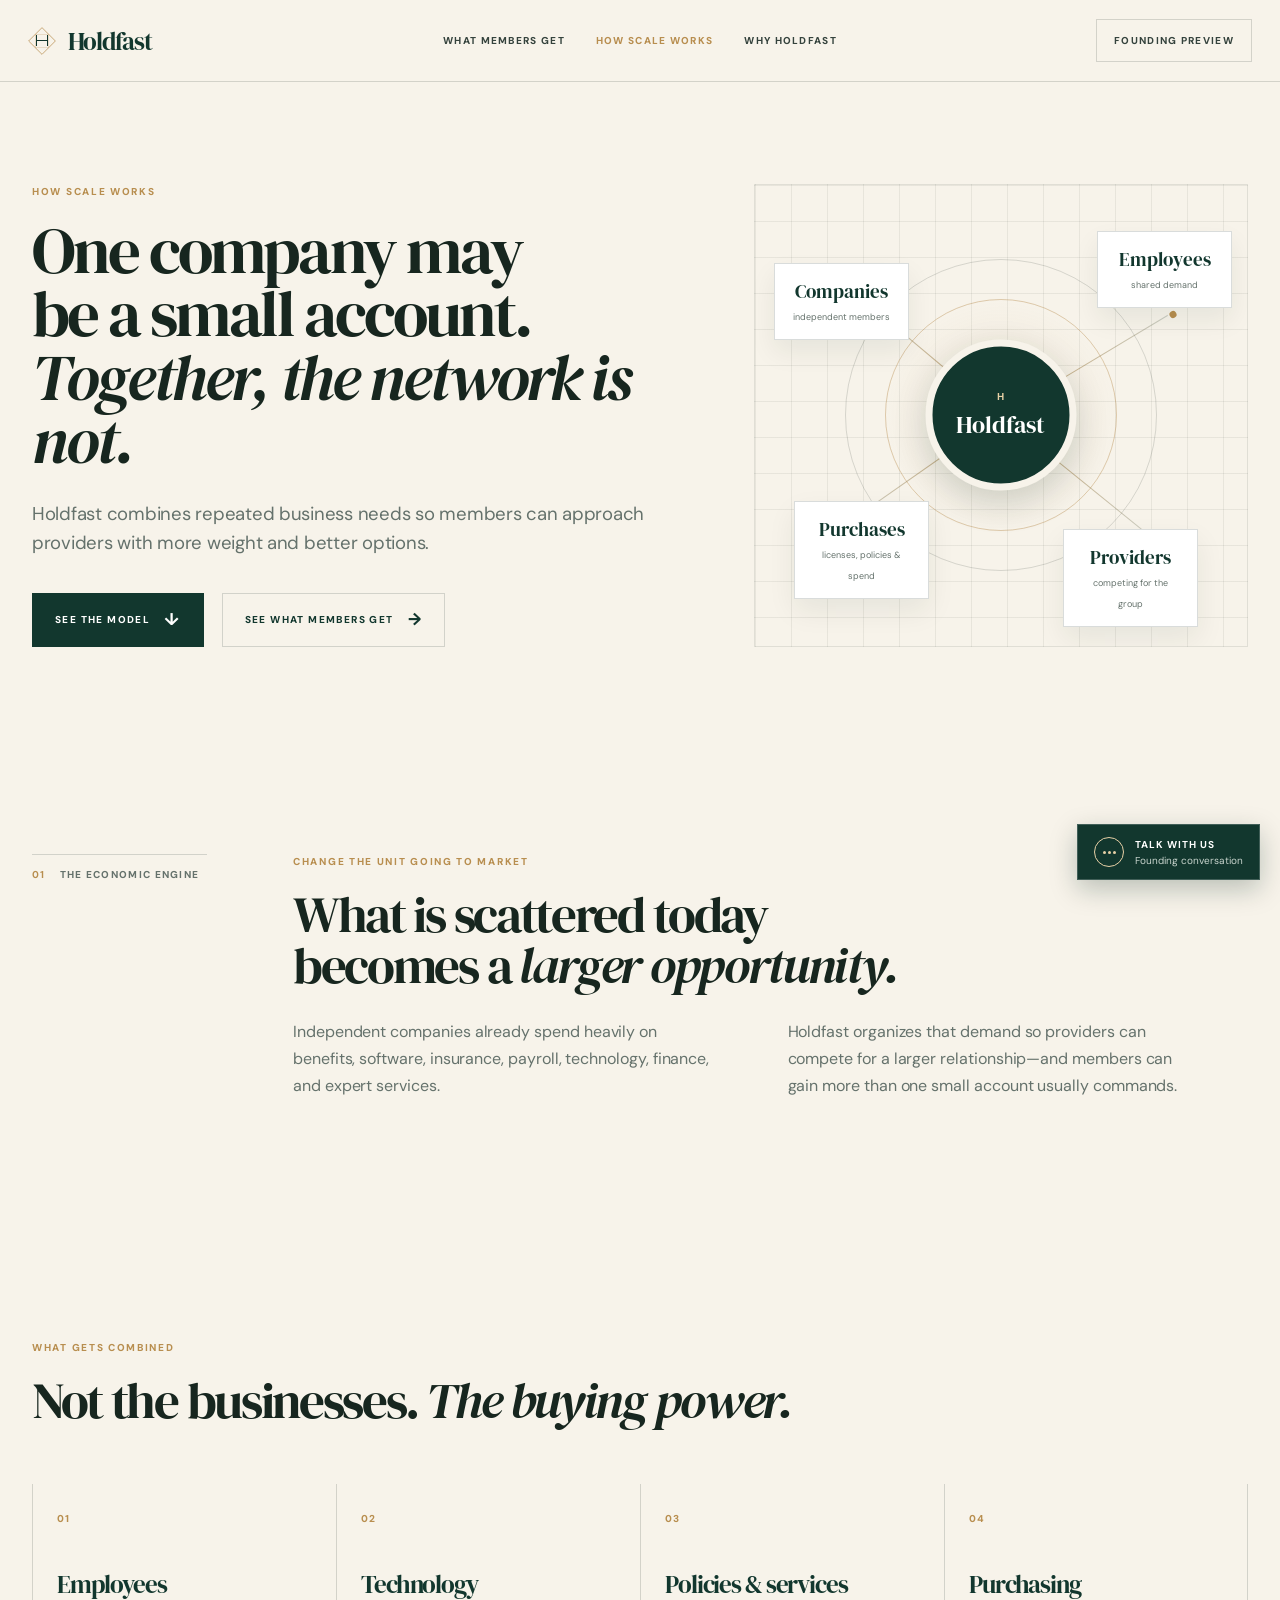
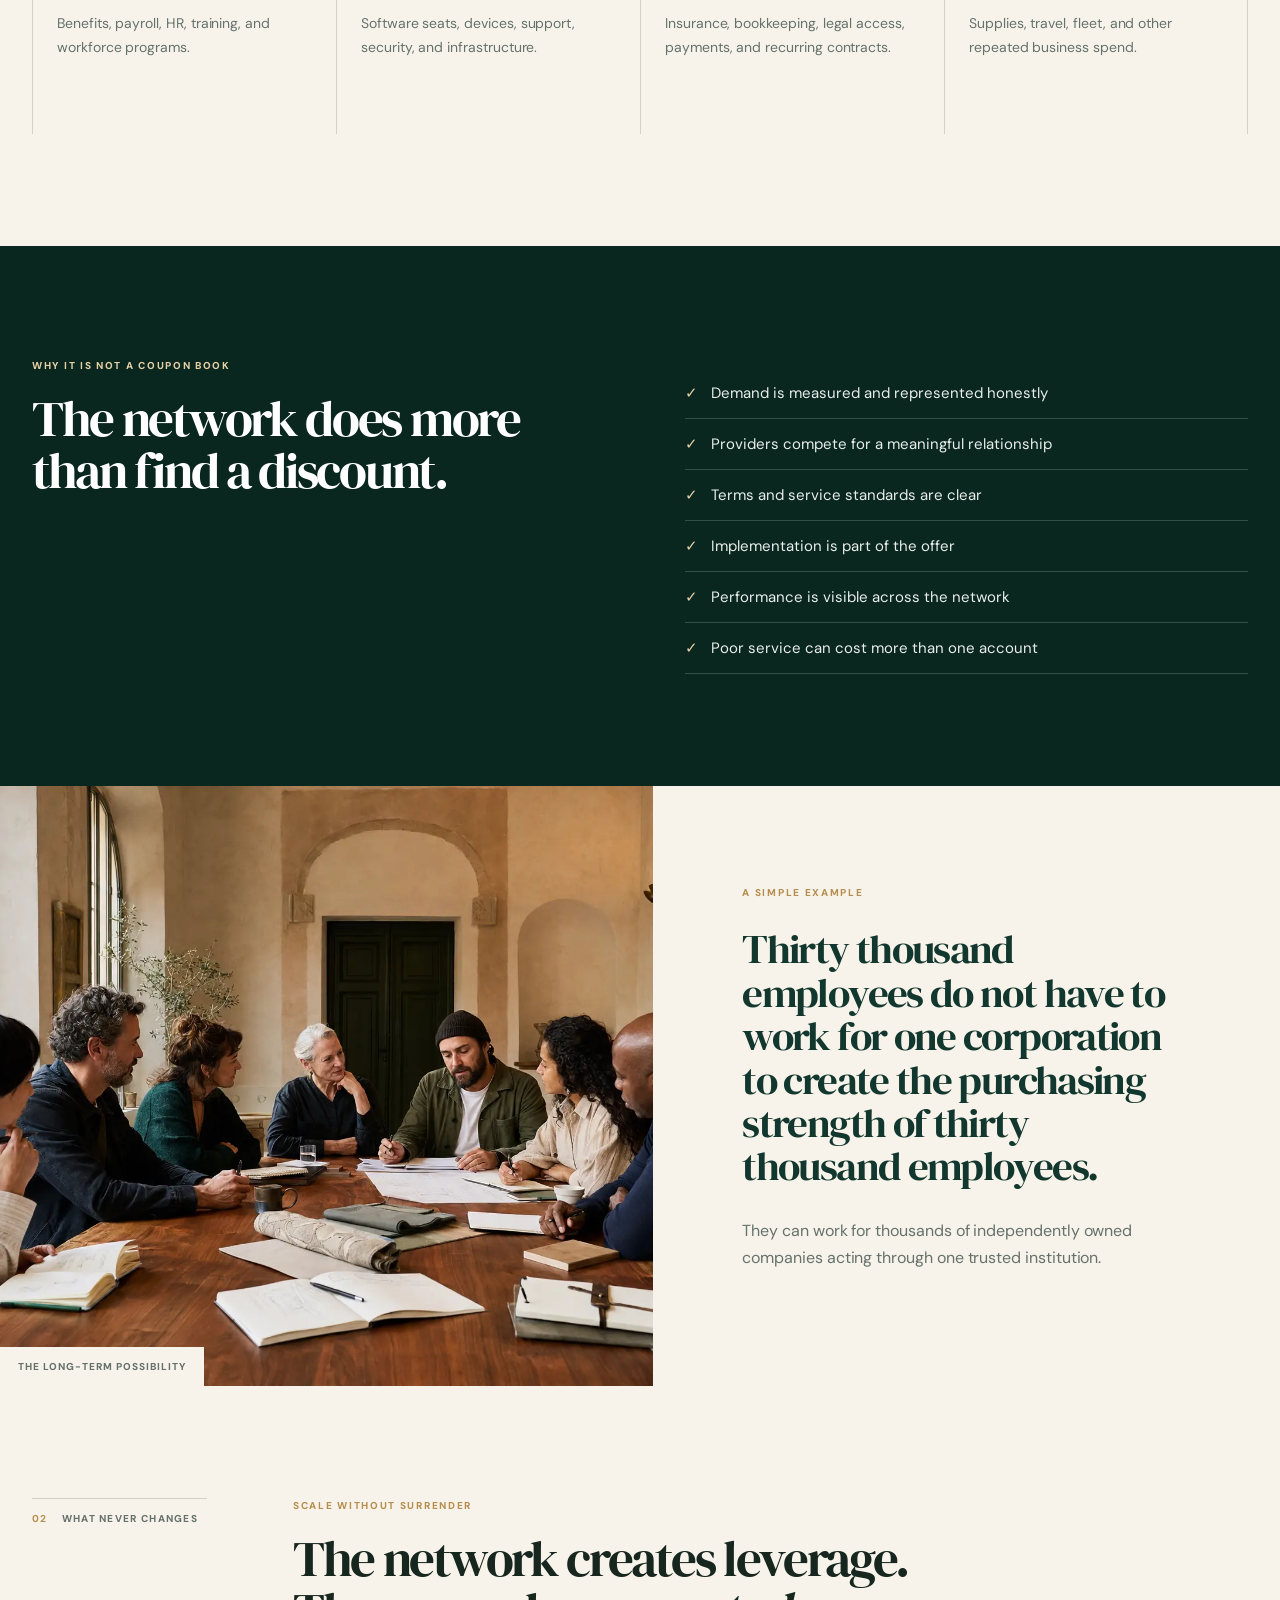
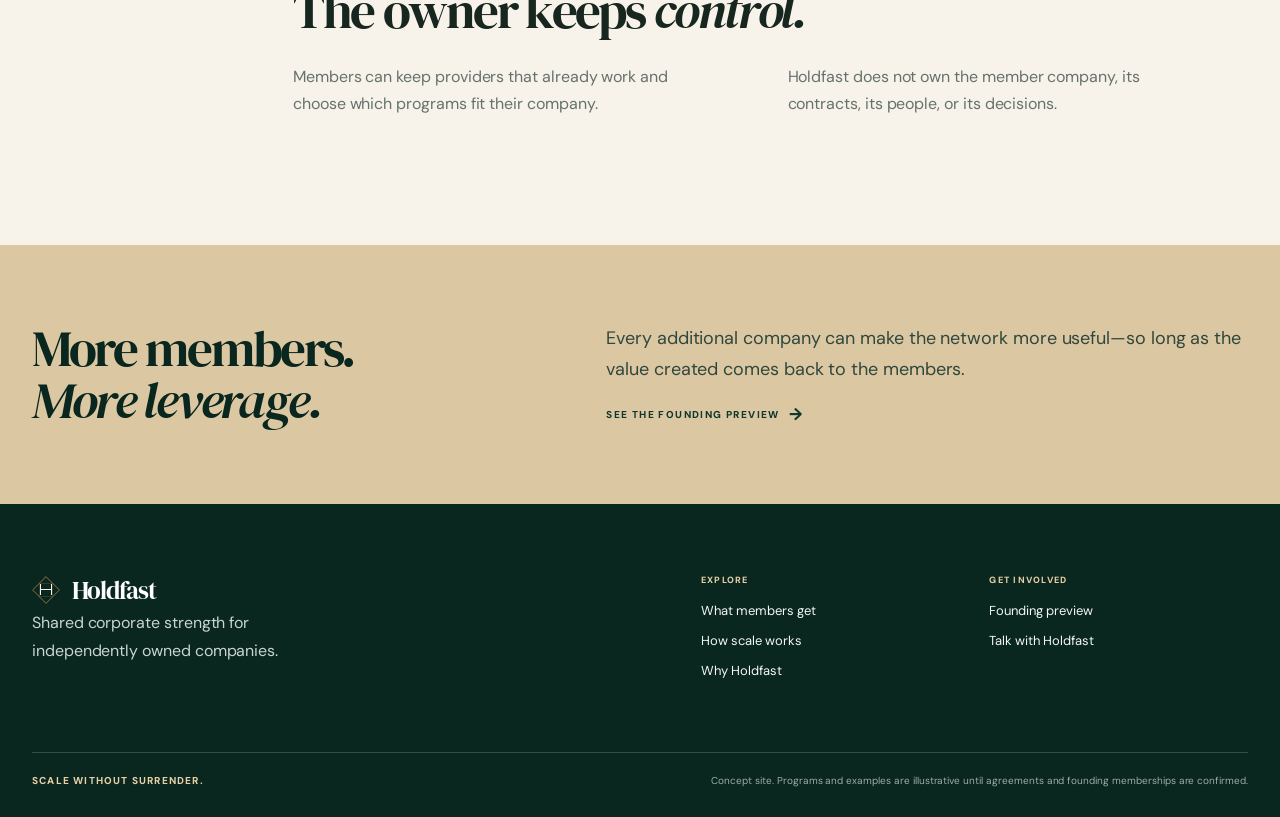
==== commit 2f2d5faa: "Make the scale page shorter and more visual" ====
--- a/network/index.html
+++ b/network/index.html
@@ -1,26 +1,28 @@
 <!doctype html>
 <html lang="en">
-  <head><meta charset="utf-8"><meta name="viewport" content="width=device-width, initial-scale=1"><meta name="description" content="How Holdfast combines independent business demand to create corporate-scale purchasing power and provider accountability."><title>Network &amp; Leverage — Holdfast</title><link rel="preconnect" href="https://fonts.googleapis.com"><link rel="preconnect" href="https://fonts.gstatic.com" crossorigin><link href="https://fonts.googleapis.com/css2?family=DM+Sans:opsz,wght@9..40,400;9..40,500;9..40,600;9..40,700&family=DM+Serif+Display:ital@0;1&display=swap" rel="stylesheet"><link rel="stylesheet" href="/assets/styles/holdfast.css"><script defer src="/assets/scripts/holdfast.js"></script></head>
+  <head><meta charset="utf-8"><meta name="viewport" content="width=device-width, initial-scale=1"><meta name="description" content="How Holdfast combines independent business demand to create a stronger market position."><title>How Scale Works — Holdfast</title><link rel="preconnect" href="https://fonts.googleapis.com"><link rel="preconnect" href="https://fonts.gstatic.com" crossorigin><link href="https://fonts.googleapis.com/css2?family=DM+Sans:opsz,wght@9..40,400;9..40,500;9..40,600;9..40,700&family=DM+Serif+Display:ital@0;1&display=swap" rel="stylesheet"><link rel="stylesheet" href="/assets/styles/holdfast.css"><script defer src="/assets/scripts/holdfast.js"></script></head>
   <body>
     <a class="skip-link" href="#main">Skip to content</a>
-    <header class="site-header"><div class="nav-wrap"><a class="brand" href="/" aria-label="Holdfast home"><span class="brand-mark" aria-hidden="true"><i></i></span><span class="brand-name">Holdfast</span></a><nav class="main-nav" aria-label="Primary navigation"><a href="/services/">Shared departments</a><a class="active" href="/network/">Network &amp; leverage</a><a href="/story/">Why Holdfast</a></nav><a class="portal-link" href="/portal/">Member &amp; partner portal</a><button class="menu-toggle" type="button" data-menu-toggle aria-label="Open menu" aria-expanded="false"><span></span><span></span></button></div></header>
-    <nav class="mobile-nav" data-mobile-nav aria-label="Mobile navigation"><a href="/services/">Shared departments</a><a href="/network/">Network &amp; leverage</a><a href="/story/">Why Holdfast</a><a href="/portal/">Member &amp; partner portal</a></nav>
+    <header class="site-header"><div class="nav-wrap"><a class="brand" href="/" aria-label="Holdfast home"><span class="brand-mark" aria-hidden="true"><i></i></span><span class="brand-name">Holdfast</span></a><nav class="main-nav" aria-label="Primary navigation"><a href="/services/">What members get</a><a class="active" href="/network/">How scale works</a><a href="/story/">Why Holdfast</a></nav><a class="portal-link" href="/portal/">Founding preview</a><button class="menu-toggle" type="button" data-menu-toggle aria-label="Open menu" aria-expanded="false"><span></span><span></span></button></div></header>
+    <nav class="mobile-nav" data-mobile-nav aria-label="Mobile navigation"><a href="/services/">What members get</a><a href="/network/">How scale works</a><a href="/story/">Why Holdfast</a><a href="/portal/">Founding preview</a></nav>
+
     <main id="main" class="page">
-      <section class="page-hero"><div class="container page-hero-grid"><div><p class="eyebrow">Collective market power</p><h1>Independent companies should not have to enter every market <em>alone.</em></h1><p class="lede">Holdfast organizes the employees, licenses, policies, purchases, and recurring service needs of member companies so the group can pursue stronger economics, access, service, and accountability.</p><div class="hero-actions"><a class="button primary" href="#leverage-model">See how the leverage works <span class="arrow">↓</span></a><a class="button secondary" href="/services/">Explore shared departments <span class="arrow">→</span></a></div></div><div class="network-visual" aria-label="Illustration of the Holdfast network"><span class="network-link link-one" aria-hidden="true"></span><span class="network-link link-two" aria-hidden="true"></span><span class="network-link link-three" aria-hidden="true"></span><span class="network-link link-four" aria-hidden="true"></span><div class="network-center"><span>H</span><strong>Holdfast</strong></div><div class="network-node node-one"><b>Companies</b><small>independent members</small></div><div class="network-node node-two"><b>Demand</b><small>employees, licenses &amp; spend</small></div><div class="network-node node-three"><b>Departments</b><small>shared capabilities</small></div><div class="network-node node-four"><b>Providers</b><small>accountable delivery</small></div></div></div></section>
+      <section class="page-hero"><div class="container page-hero-grid"><div><p class="eyebrow">How scale works</p><h1>One company may be a small account.<br><em>Together, the network is not.</em></h1><p class="lede">Holdfast combines repeated business needs so members can approach providers with more weight and better options.</p><div class="hero-actions"><a class="button primary" href="#how">See the model <span class="arrow">↓</span></a><a class="button secondary" href="/services/">See what members get <span class="arrow">→</span></a></div></div><div class="network-visual" aria-label="Illustration of the Holdfast network"><span class="network-link link-one" aria-hidden="true"></span><span class="network-link link-two" aria-hidden="true"></span><span class="network-link link-three" aria-hidden="true"></span><span class="network-link link-four" aria-hidden="true"></span><div class="network-center"><span>H</span><strong>Holdfast</strong></div><div class="network-node node-one"><b>Companies</b><small>independent members</small></div><div class="network-node node-two"><b>Employees</b><small>shared demand</small></div><div class="network-node node-three"><b>Purchases</b><small>licenses, policies &amp; spend</small></div><div class="network-node node-four"><b>Providers</b><small>competing for the group</small></div></div></div></section>
 
-      <section id="leverage-model" class="section container split-index"><div class="section-index"><b>01</b><span>Change the unit going to market</span></div><div><p class="eyebrow">The economic engine</p><h2>One company may be a small account. The Holdfast network can become a <em>serious buyer.</em></h2><div class="two-column"><p>Independent businesses already spend heavily on payroll, benefits, insurance, software, devices, cybersecurity, finance, professional services, travel, and purchasing. The problem is not a lack of demand. The demand is fragmented.</p><p>Holdfast brings that demand into one institution without combining ownership. As participation grows, providers can compete for a larger book of business and members can gain the advantages normally associated with larger contracts.</p></div></div></section>
+      <section id="how" class="section container split-index"><div class="section-index"><b>01</b><span>The economic engine</span></div><div><p class="eyebrow">Change the unit going to market</p><h2>What is scattered today becomes a <em>larger opportunity.</em></h2><div class="two-column"><p>Independent companies already spend heavily on benefits, software, insurance, payroll, technology, finance, and expert services.</p><p>Holdfast organizes that demand so providers can compete for a larger relationship—and members can gain more than one small account usually commands.</p></div></div></section>
 
-      <section class="section container"><p class="eyebrow">What gets combined</p><h2>Many forms of demand. One stronger negotiating position.</h2><div class="partner-types"><article class="partner-type"><span>01</span><h3>Employees &amp; workforce needs</h3><p>Benefits, payroll, HR support, training, wellbeing, insurance, and workforce programs may improve when the represented population grows.</p></article><article class="partner-type"><span>02</span><h3>Technology users &amp; devices</h3><p>Software seats, hardware, identity, security, help desk, backup, and implementation can be negotiated and supported as a larger environment.</p></article><article class="partner-type"><span>03</span><h3>Policies, services &amp; recurring spend</h3><p>Insurance, bookkeeping, legal access, payments, vendor contracts, purchasing, travel, and other repeated needs create collective purchasing opportunities.</p></article><article class="partner-type"><span>04</span><h3>Experience &amp; performance data</h3><p>Aggregated member experience reveals what works, where providers fail, and which terms or service standards should improve next.</p></article></div></section>
+      <section class="section container"><p class="eyebrow">What gets combined</p><h2>Not the businesses. <em>The buying power.</em></h2><div class="partner-types"><article class="partner-type"><span>01</span><h3>Employees</h3><p>Benefits, payroll, HR, training, and workforce programs.</p></article><article class="partner-type"><span>02</span><h3>Technology</h3><p>Software seats, devices, support, security, and infrastructure.</p></article><article class="partner-type"><span>03</span><h3>Policies &amp; services</h3><p>Insurance, bookkeeping, legal access, payments, and recurring contracts.</p></article><article class="partner-type"><span>04</span><h3>Purchasing</h3><p>Supplies, travel, fleet, and other repeated business spend.</p></article></div></section>
 
-      <section class="partner-standard section"><div class="container partner-standard-grid"><div><p class="eyebrow light">Not a coupon book</p><h2>Holdfast organizes the demand, governs the relationship, and helps members <em>adopt it.</em></h2><p>A discount alone is not a department and does not create durable leverage. A real network relationship needs negotiated terms, a usable implementation path, named accountability, service standards, escalation, and performance review.</p></div><ul class="white-checks"><li>Combined demand represented honestly</li><li>Clear member eligibility and economics</li><li>Transparent provider compensation</li><li>Implementation and member support</li><li>Named escalation and service ownership</li><li>Performance tracked across the network</li></ul></div></section>
+      <section class="partner-standard section"><div class="container partner-standard-grid"><div><p class="eyebrow light">Why it is not a coupon book</p><h2>The network does more than find a discount.</h2></div><ul class="white-checks"><li>Demand is measured and represented honestly</li><li>Providers compete for a meaningful relationship</li><li>Terms and service standards are clear</li><li>Implementation is part of the offer</li><li>Performance is visible across the network</li><li>Poor service can cost more than one account</li></ul></div></section>
 
-      <section class="section container"><p class="eyebrow">Why a strong provider participates</p><h2>One trusted route to many well-matched companies.</h2><div class="economics"><article><span>01</span><h3>Concentrated opportunity</h3><p>Reach a qualified book of independent companies through one institutional relationship instead of acquiring each one separately.</p></article><article><span>02</span><h3>Cleaner implementation</h3><p>Common readiness, context, workflows, and support reduce preventable friction for both the provider and the member.</p></article><article><span>03</span><h3>Longer relationships</h3><p>Serve companies across recurring needs and years rather than winning isolated transactions and starting over.</p></article><article><span>04</span><h3>Useful accountability</h3><p>Good performance becomes visible across the network. Persistent failure risks a meaningful book of business rather than one frustrated small account.</p></article></div></section>
+      <section class="story-feature"><div class="story-image"><img src="/assets/media/long-table.webp" alt="Independent business owners gathered together"><span class="image-note">The long-term possibility</span></div><div class="story-copy"><p class="eyebrow">A simple example</p><p class="story-quote">Thirty thousand employees do not have to work for one corporation to create the purchasing strength of thirty thousand employees.</p><p>They can work for thousands of independently owned companies acting through one trusted institution.</p></div></section>
 
-      <section class="section container split-index"><div class="section-index"><b>02</b><span>The member still chooses</span></div><div><p class="eyebrow">Leverage without surrender</p><h2>The network creates options. It does not take control of the <em>company.</em></h2><div class="two-column"><p>Members may keep providers that already work. Holdfast can review current relationships, compare active group programs, coordinate due diligence, and help negotiate or transition when a change is approved.</p><p>The owner retains authority over contracts, spending, hiring, firing, and material company decisions. A provider may compensate Holdfast, but payment cannot purchase Holdfast’s recommendation.</p></div></div></section>
+      <section class="section container split-index"><div class="section-index"><b>02</b><span>What never changes</span></div><div><p class="eyebrow">Scale without surrender</p><h2>The network creates leverage. The owner keeps <em>control.</em></h2><div class="two-column"><p>Members can keep providers that already work and choose which programs fit their company.</p><p>Holdfast does not own the member company, its contracts, its people, or its decisions.</p></div></div></section>
 
-      <section class="vision-strip"><div class="container vision-strip-inner"><h2>Thirty thousand employees do not have to work for one corporation to create the purchasing strength of thirty thousand employees.</h2><div><p>That is the long-term possibility: separately owned companies acting through one trusted institution whenever common scale can make each of them stronger.</p><a class="inline-link" href="/portal/">Join the founding conversation <span class="arrow">→</span></a></div></div></section>
+      <section class="vision-strip"><div class="container vision-strip-inner"><h2>More members.<br><em>More leverage.</em></h2><div><p>Every additional company can make the network more useful—so long as the value created comes back to the members.</p><a class="inline-link" href="/portal/">See the founding preview <span class="arrow">→</span></a></div></div></section>
     </main>
-    <footer class="site-footer"><div class="container footer-grid"><div class="footer-brand"><a class="brand" href="/"><span class="brand-mark" aria-hidden="true"><i></i></span><span class="brand-name">Holdfast</span></a><p>The shared corporate backbone for independently owned companies.</p></div><div class="footer-nav"><div><p class="footer-label">Explore</p><a href="/services/">Shared departments</a><a href="/network/">Network &amp; leverage</a><a href="/story/">Why Holdfast</a></div><div><p class="footer-label">Get involved</p><a href="/portal/">Member portal</a><a href="/portal/?role=partner">Partner portal</a><button type="button" data-chat-open>Talk with Holdfast</button></div></div></div><div class="container footer-bottom"><p>Scale without surrender.</p><p>Concept site. Department programs, company examples, portal data, and prospective service relationships are illustrative until agreements and founding memberships are confirmed.</p></div></footer>
-    <aside class="chat-shell" aria-label="Talk with Holdfast"><section class="chat-panel" data-chat-panel hidden><div class="chat-head"><div><span class="live-status"><i></i> Founding conversation</span><h3>Talk with Holdfast</h3><p>A starting place for future members and partners.</p></div><button type="button" data-chat-close aria-label="Close chat">×</button></div><div class="chat-body" data-chat-content><div class="chat-bubble">Tell us what departments your company needs, what you already buy, and where acting alone is costing you leverage.</div><div class="chat-options" data-chat-options><button type="button">I own a business</button><button type="button">I represent a service partner</button><button type="button">I want to understand the model</button></div><form data-chat-form><textarea aria-label="Your message" placeholder="Tell us a little about your company…" required></textarea><button class="chat-submit" type="submit">Start the conversation <span class="arrow">→</span></button></form></div></section><button class="chat-launcher" type="button" data-chat-open aria-expanded="false"><span class="chat-icon" aria-hidden="true"><i></i><i></i><i></i></span><span><strong>Talk with us</strong><small>Holdfast founding conversation</small></span></button></aside>
+
+    <footer class="site-footer"><div class="container footer-grid"><div class="footer-brand"><a class="brand" href="/"><span class="brand-mark" aria-hidden="true"><i></i></span><span class="brand-name">Holdfast</span></a><p>Shared corporate strength for independently owned companies.</p></div><div class="footer-nav"><div><p class="footer-label">Explore</p><a href="/services/">What members get</a><a href="/network/">How scale works</a><a href="/story/">Why Holdfast</a></div><div><p class="footer-label">Get involved</p><a href="/portal/">Founding preview</a><button type="button" data-chat-open>Talk with Holdfast</button></div></div></div><div class="container footer-bottom"><p>Scale without surrender.</p><p>Concept site. Programs and examples are illustrative until agreements and founding memberships are confirmed.</p></div></footer>
+    <aside class="chat-shell" aria-label="Talk with Holdfast"><section class="chat-panel" data-chat-panel hidden><div class="chat-head"><div><span class="live-status"><i></i> Founding conversation</span><h3>Talk with Holdfast</h3><p>For owners and potential partners.</p></div><button type="button" data-chat-close aria-label="Close chat">×</button></div><div class="chat-body" data-chat-content><div class="chat-bubble">What does your company keep having to solve alone?</div><div class="chat-options" data-chat-options><button type="button">I own a business</button><button type="button">I represent a service partner</button><button type="button">I want to understand the model</button></div><form data-chat-form><textarea aria-label="Your message" placeholder="Tell us a little about your company…" required></textarea><button class="chat-submit" type="submit">Preview the next step <span class="arrow">→</span></button></form></div></section><button class="chat-launcher" type="button" data-chat-open aria-expanded="false"><span class="chat-icon" aria-hidden="true"><i></i><i></i><i></i></span><span><strong>Talk with us</strong><small>Founding conversation</small></span></button></aside>
   </body>
 </html>
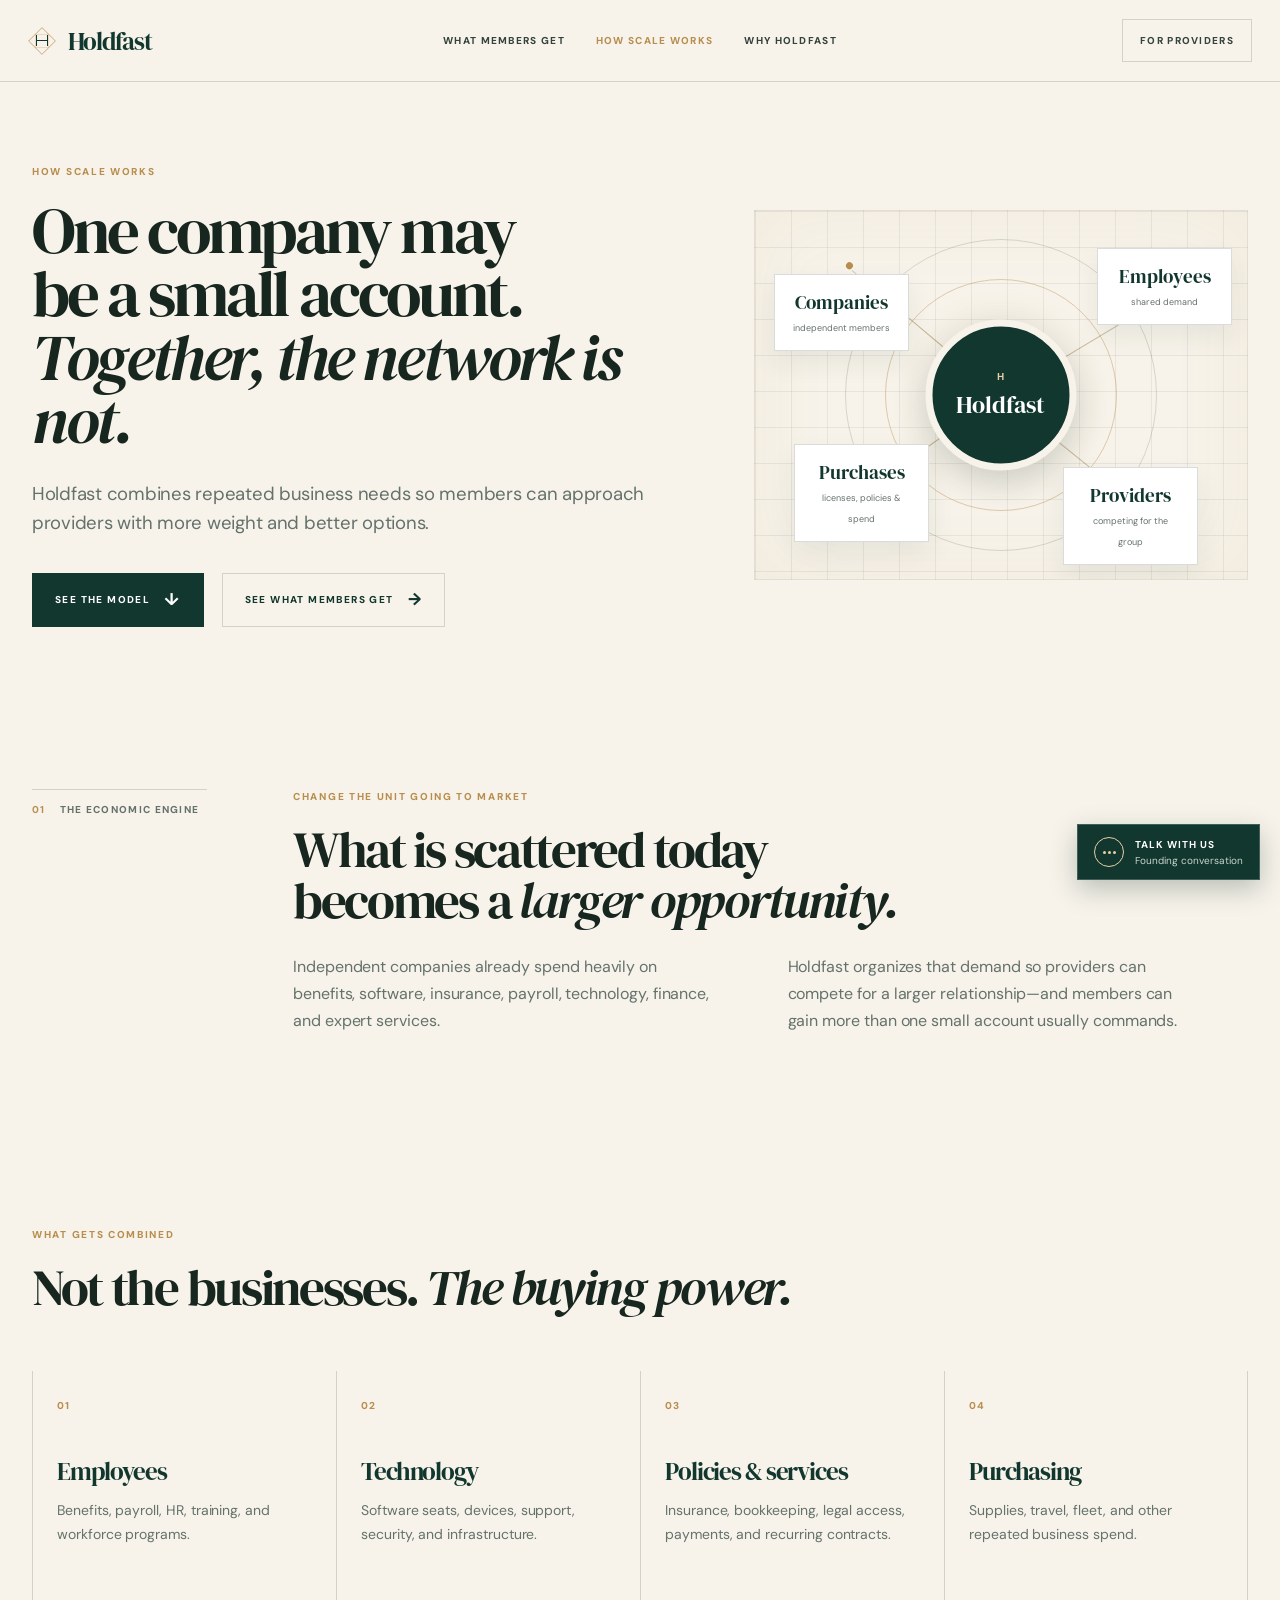
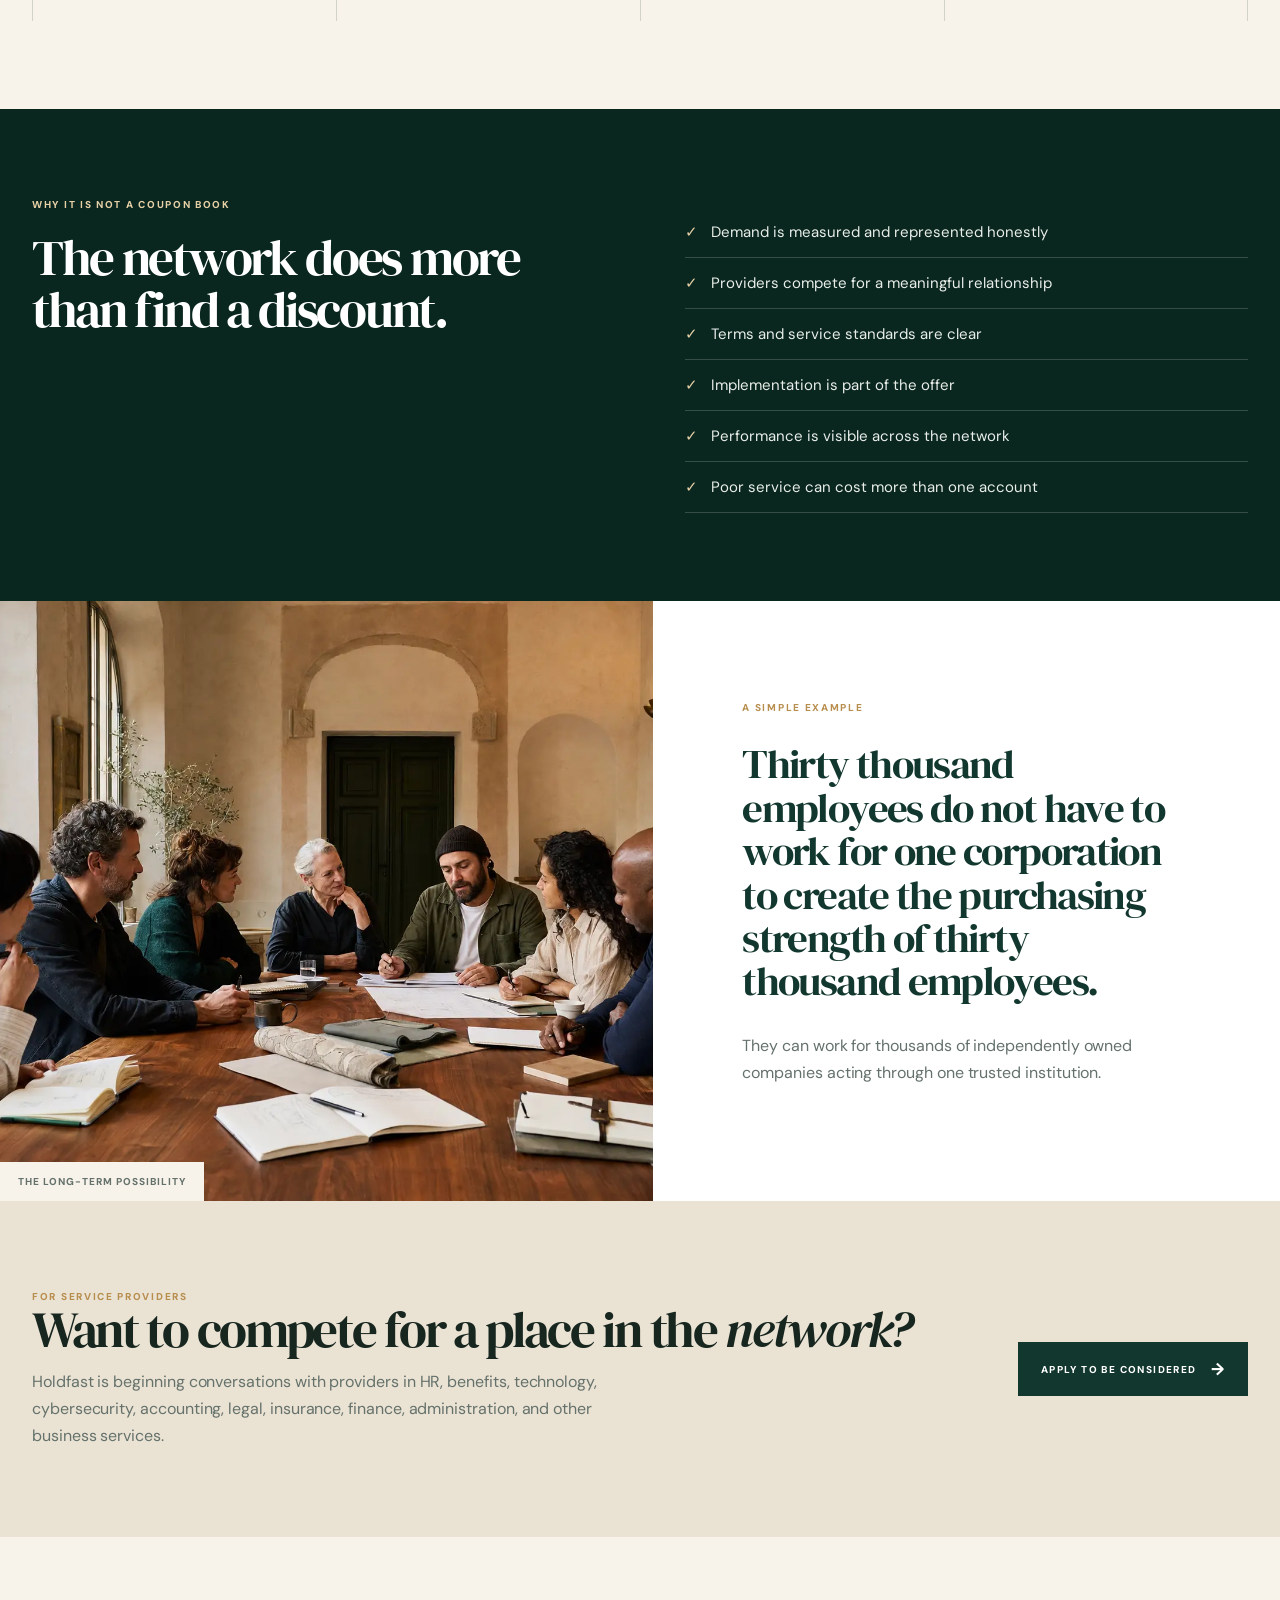
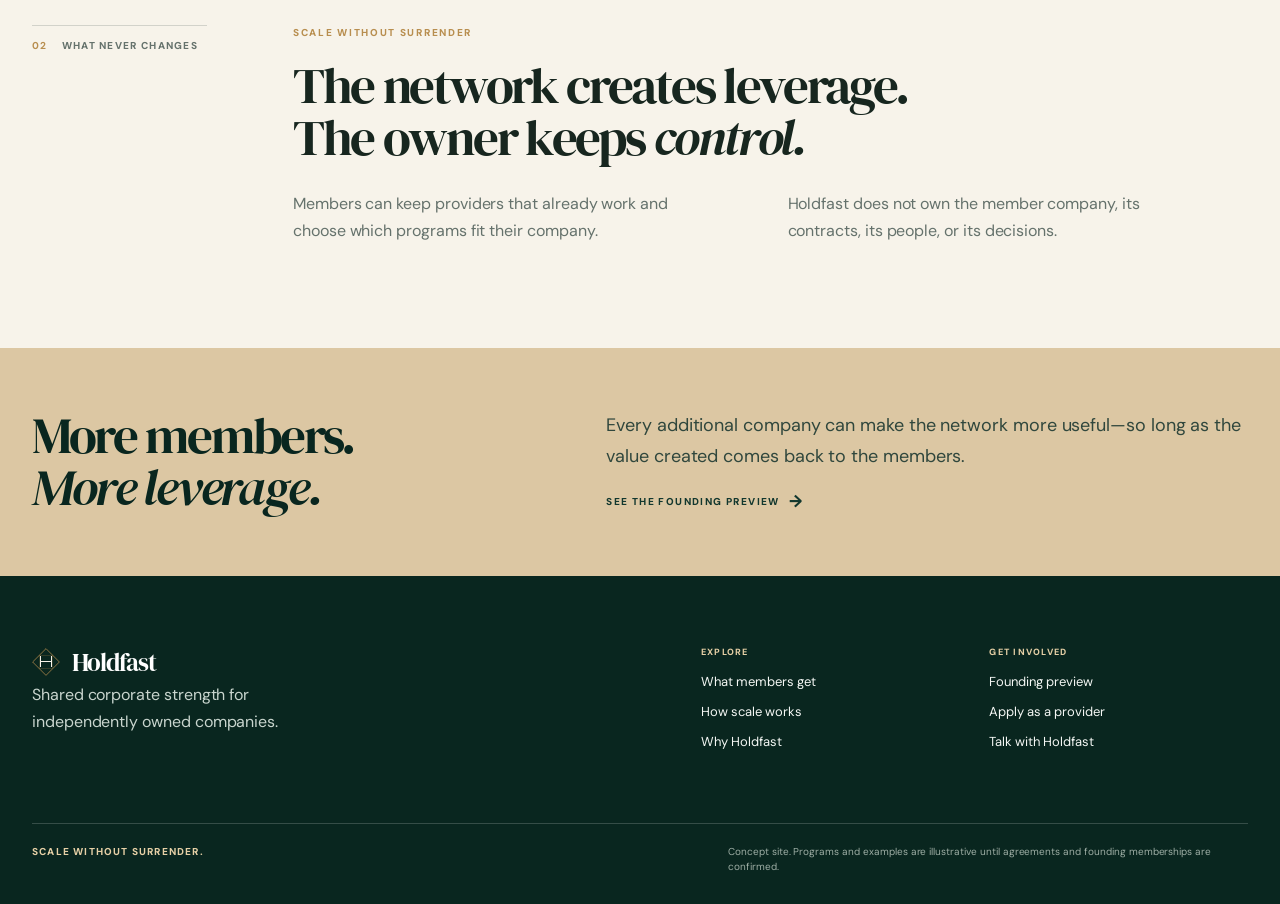
==== commit 42fc7fc9: "Add provider recruitment pathway to scale page" ====
--- a/network/index.html
+++ b/network/index.html
@@ -3,8 +3,8 @@
   <head><meta charset="utf-8"><meta name="viewport" content="width=device-width, initial-scale=1"><meta name="description" content="How Holdfast combines independent business demand to create a stronger market position."><title>How Scale Works — Holdfast</title><link rel="preconnect" href="https://fonts.googleapis.com"><link rel="preconnect" href="https://fonts.gstatic.com" crossorigin><link href="https://fonts.googleapis.com/css2?family=DM+Sans:opsz,wght@9..40,400;9..40,500;9..40,600;9..40,700&family=DM+Serif+Display:ital@0;1&display=swap" rel="stylesheet"><link rel="stylesheet" href="/assets/styles/holdfast.css"><script defer src="/assets/scripts/holdfast.js"></script></head>
   <body>
     <a class="skip-link" href="#main">Skip to content</a>
-    <header class="site-header"><div class="nav-wrap"><a class="brand" href="/" aria-label="Holdfast home"><span class="brand-mark" aria-hidden="true"><i></i></span><span class="brand-name">Holdfast</span></a><nav class="main-nav" aria-label="Primary navigation"><a href="/services/">What members get</a><a class="active" href="/network/">How scale works</a><a href="/story/">Why Holdfast</a></nav><a class="portal-link" href="/portal/">Founding preview</a><button class="menu-toggle" type="button" data-menu-toggle aria-label="Open menu" aria-expanded="false"><span></span><span></span></button></div></header>
-    <nav class="mobile-nav" data-mobile-nav aria-label="Mobile navigation"><a href="/services/">What members get</a><a href="/network/">How scale works</a><a href="/story/">Why Holdfast</a><a href="/portal/">Founding preview</a></nav>
+    <header class="site-header"><div class="nav-wrap"><a class="brand" href="/" aria-label="Holdfast home"><span class="brand-mark" aria-hidden="true"><i></i></span><span class="brand-name">Holdfast</span></a><nav class="main-nav" aria-label="Primary navigation"><a href="/services/">What members get</a><a class="active" href="/network/">How scale works</a><a href="/story/">Why Holdfast</a></nav><a class="portal-link" href="/providers/">For providers</a><button class="menu-toggle" type="button" data-menu-toggle aria-label="Open menu" aria-expanded="false"><span></span><span></span></button></div></header>
+    <nav class="mobile-nav" data-mobile-nav aria-label="Mobile navigation"><a href="/services/">What members get</a><a href="/network/">How scale works</a><a href="/story/">Why Holdfast</a><a href="/portal/">Founding preview</a><a href="/providers/">For providers</a></nav>
 
     <main id="main" class="page">
       <section class="page-hero"><div class="container page-hero-grid"><div><p class="eyebrow">How scale works</p><h1>One company may be a small account.<br><em>Together, the network is not.</em></h1><p class="lede">Holdfast combines repeated business needs so members can approach providers with more weight and better options.</p><div class="hero-actions"><a class="button primary" href="#how">See the model <span class="arrow">↓</span></a><a class="button secondary" href="/services/">See what members get <span class="arrow">→</span></a></div></div><div class="network-visual" aria-label="Illustration of the Holdfast network"><span class="network-link link-one" aria-hidden="true"></span><span class="network-link link-two" aria-hidden="true"></span><span class="network-link link-three" aria-hidden="true"></span><span class="network-link link-four" aria-hidden="true"></span><div class="network-center"><span>H</span><strong>Holdfast</strong></div><div class="network-node node-one"><b>Companies</b><small>independent members</small></div><div class="network-node node-two"><b>Employees</b><small>shared demand</small></div><div class="network-node node-three"><b>Purchases</b><small>licenses, policies &amp; spend</small></div><div class="network-node node-four"><b>Providers</b><small>competing for the group</small></div></div></div></section>
@@ -17,12 +17,14 @@
 
       <section class="story-feature"><div class="story-image"><img src="/assets/media/long-table.webp" alt="Independent business owners gathered together"><span class="image-note">The long-term possibility</span></div><div class="story-copy"><p class="eyebrow">A simple example</p><p class="story-quote">Thirty thousand employees do not have to work for one corporation to create the purchasing strength of thirty thousand employees.</p><p>They can work for thousands of independently owned companies acting through one trusted institution.</p></div></section>
 
+      <section class="provider-cta section"><div class="container provider-cta-inner"><div><p class="eyebrow">For service providers</p><h2>Want to compete for a place in the <em>network?</em></h2><p>Holdfast is beginning conversations with providers in HR, benefits, technology, cybersecurity, accounting, legal, insurance, finance, administration, and other business services.</p></div><a class="button primary" href="/providers/">Apply to be considered <span class="arrow">→</span></a></div></section>
+
       <section class="section container split-index"><div class="section-index"><b>02</b><span>What never changes</span></div><div><p class="eyebrow">Scale without surrender</p><h2>The network creates leverage. The owner keeps <em>control.</em></h2><div class="two-column"><p>Members can keep providers that already work and choose which programs fit their company.</p><p>Holdfast does not own the member company, its contracts, its people, or its decisions.</p></div></div></section>
 
       <section class="vision-strip"><div class="container vision-strip-inner"><h2>More members.<br><em>More leverage.</em></h2><div><p>Every additional company can make the network more useful—so long as the value created comes back to the members.</p><a class="inline-link" href="/portal/">See the founding preview <span class="arrow">→</span></a></div></div></section>
     </main>
 
-    <footer class="site-footer"><div class="container footer-grid"><div class="footer-brand"><a class="brand" href="/"><span class="brand-mark" aria-hidden="true"><i></i></span><span class="brand-name">Holdfast</span></a><p>Shared corporate strength for independently owned companies.</p></div><div class="footer-nav"><div><p class="footer-label">Explore</p><a href="/services/">What members get</a><a href="/network/">How scale works</a><a href="/story/">Why Holdfast</a></div><div><p class="footer-label">Get involved</p><a href="/portal/">Founding preview</a><button type="button" data-chat-open>Talk with Holdfast</button></div></div></div><div class="container footer-bottom"><p>Scale without surrender.</p><p>Concept site. Programs and examples are illustrative until agreements and founding memberships are confirmed.</p></div></footer>
-    <aside class="chat-shell" aria-label="Talk with Holdfast"><section class="chat-panel" data-chat-panel hidden><div class="chat-head"><div><span class="live-status"><i></i> Founding conversation</span><h3>Talk with Holdfast</h3><p>For owners and potential partners.</p></div><button type="button" data-chat-close aria-label="Close chat">×</button></div><div class="chat-body" data-chat-content><div class="chat-bubble">What does your company keep having to solve alone?</div><div class="chat-options" data-chat-options><button type="button">I own a business</button><button type="button">I represent a service partner</button><button type="button">I want to understand the model</button></div><form data-chat-form><textarea aria-label="Your message" placeholder="Tell us a little about your company…" required></textarea><button class="chat-submit" type="submit">Preview the next step <span class="arrow">→</span></button></form></div></section><button class="chat-launcher" type="button" data-chat-open aria-expanded="false"><span class="chat-icon" aria-hidden="true"><i></i><i></i><i></i></span><span><strong>Talk with us</strong><small>Founding conversation</small></span></button></aside>
+    <footer class="site-footer"><div class="container footer-grid"><div class="footer-brand"><a class="brand" href="/"><span class="brand-mark" aria-hidden="true"><i></i></span><span class="brand-name">Holdfast</span></a><p>Shared corporate strength for independently owned companies.</p></div><div class="footer-nav"><div><p class="footer-label">Explore</p><a href="/services/">What members get</a><a href="/network/">How scale works</a><a href="/story/">Why Holdfast</a></div><div><p class="footer-label">Get involved</p><a href="/portal/">Founding preview</a><a href="/providers/">Apply as a provider</a><button type="button" data-chat-open>Talk with Holdfast</button></div></div></div><div class="container footer-bottom"><p>Scale without surrender.</p><p>Concept site. Programs and examples are illustrative until agreements and founding memberships are confirmed.</p></div></footer>
+    <aside class="chat-shell" aria-label="Talk with Holdfast"><section class="chat-panel" data-chat-panel hidden><div class="chat-head"><div><span class="live-status"><i></i> Founding conversation</span><h3>Talk with Holdfast</h3><p>For owners and potential partners.</p></div><button type="button" data-chat-close aria-label="Close chat">×</button></div><div class="chat-body" data-chat-content><div class="chat-bubble">What does your company keep having to solve alone?</div><div class="chat-options" data-chat-options><button type="button">I own a business</button><button type="button" data-provider-route>I want to apply as a provider</button><button type="button">I want to understand the model</button></div><form data-chat-form><textarea aria-label="Your message" placeholder="Tell us a little about your company…" required></textarea><button class="chat-submit" type="submit">Preview the next step <span class="arrow">→</span></button></form></div></section><button class="chat-launcher" type="button" data-chat-open aria-expanded="false"><span class="chat-icon" aria-hidden="true"><i></i><i></i><i></i></span><span><strong>Talk with us</strong><small>Founding conversation</small></span></button></aside>
   </body>
 </html>
